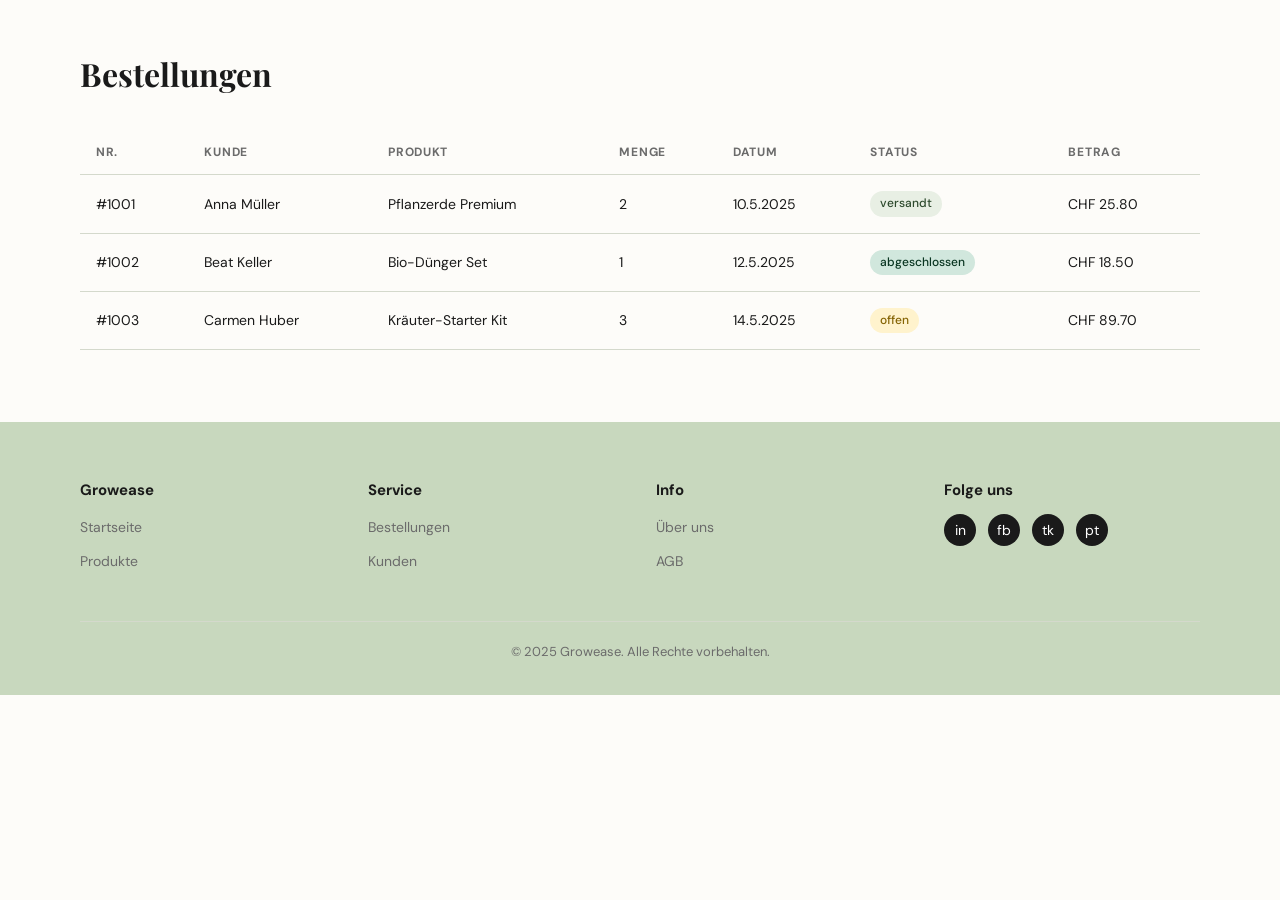
==== bestellungen.html @ 9492d62f "Website" ====
<!DOCTYPE html>
<html lang="de">
<head>
  <meta charset="UTF-8"/>
  <meta name="viewport" content="width=device-width, initial-scale=1.0"/>
  <title>Growease – Bestellungen</title>
  <link rel="stylesheet" href="style.css"/>
  <style>
    .page-header { padding: 48px 80px 0; }
    .page-header h1 { font-family: var(--font-display); font-size: 32px; }
    .orders-wrapper { padding: 32px 80px 72px; overflow-x: auto; }
    .status-badge {
      display: inline-block;
      padding: 3px 10px;
      border-radius: 32px;
      font-size: 12px;
      font-weight: 500;
    }
    .status-offen { background: #fff3cd; color: #856404; }
    .status-versandt { background: var(--green-pale); color: var(--green-dark); }
    .status-abgeschlossen { background: #d1e7dd; color: #0a3622; }
    @media (max-width: 900px) {
      .page-header { padding: 32px 24px 0; }
      .orders-wrapper { padding: 24px 16px 48px; }
    }
  </style>
</head>
<body>

<div class="page-header">
  <h1>Bestellungen</h1>
</div>
<div class="orders-wrapper">
  <table class="orders-table" id="ordersTable">
    <thead>
      <tr>
        <th>Nr.</th>
        <th>Kunde</th>
        <th>Produkt</th>
        <th>Menge</th>
        <th>Datum</th>
        <th>Status</th>
        <th>Betrag</th>
      </tr>
    </thead>
    <tbody id="ordersBody">
      <tr><td colspan="7" style="text-align:center;padding:32px;color:var(--text-muted);">Lade Bestellungen…</td></tr>
    </tbody>
  </table>
</div>

<footer>
  <div class="footer-grid">
    <div class="footer-col"><h4>Growease</h4><ul><li><a href="index.html">Startseite</a></li><li><a href="produkte.html">Produkte</a></li></ul></div>
    <div class="footer-col"><h4>Service</h4><ul><li><a href="bestellungen.html">Bestellungen</a></li><li><a href="kunden.html">Kunden</a></li></ul></div>
    <div class="footer-col"><h4>Info</h4><ul><li><a href="#">Über uns</a></li><li><a href="#">AGB</a></li></ul></div>
    <div class="footer-col"><h4>Folge uns</h4><div class="footer-social"><div class="social-dot">in</div><div class="social-dot">fb</div><div class="social-dot">tk</div><div class="social-dot">pt</div></div></div>
  </div>
  <div class="footer-bottom">© 2025 Growease. Alle Rechte vorbehalten.</div>
</footer>

<script src="assets/js/nav.js"></script>
<script>
const API_BASE = "http://localhost:8081/api.php/records";

function statusBadge(s) {
  const map = { 'offen': 'offen', 'versandt': 'versandt', 'abgeschlossen': 'abgeschlossen' };
  const cls = map[(s||'').toLowerCase()] || 'offen';
  return `<span class="status-badge status-${cls}">${s || 'offen'}</span>`;
}

async function loadOrders() {
  const tbody = document.getElementById('ordersBody');
  try {
    const res = await fetch(`${API_BASE}/Bestellung?limit=50`);
    if (!res.ok) throw new Error();
    const data = await res.json();
    const records = data.records || [];
    if (records.length === 0) {
      tbody.innerHTML = '<tr><td colspan="7" style="text-align:center;padding:32px;color:var(--text-muted);">Keine Bestellungen vorhanden.</td></tr>';
      return;
    }
    tbody.innerHTML = records.map(r => `
      <tr>
        <td>#${r.id || r.Bestellung_id || '–'}</td>
        <td>${r.Kunde || r.Kunde_id || '–'}</td>
        <td>${r.Produkt || r.Produkt_id || '–'}</td>
        <td>${r.Menge || r.Anzahl || '–'}</td>
        <td>${r.Datum ? new Date(r.Datum).toLocaleDateString('de-CH') : '–'}</td>
        <td>${statusBadge(r.Status)}</td>
        <td>${r.Betrag != null ? 'CHF ' + parseFloat(r.Betrag).toFixed(2) : '–'}</td>
      </tr>
    `).join('');
  } catch {
    // Demo fallback
    const demos = [
      { id: 1001, kunde: 'Anna Müller', produkt: 'Pflanzerde Premium', menge: 2, datum: '2025-05-10', status: 'versandt', betrag: 25.80 },
      { id: 1002, kunde: 'Beat Keller', produkt: 'Bio-Dünger Set', menge: 1, datum: '2025-05-12', status: 'abgeschlossen', betrag: 18.50 },
      { id: 1003, kunde: 'Carmen Huber', produkt: 'Kräuter-Starter Kit', menge: 3, datum: '2025-05-14', status: 'offen', betrag: 89.70 },
    ];
    tbody.innerHTML = demos.map(r => `
      <tr>
        <td>#${r.id}</td>
        <td>${r.kunde}</td>
        <td>${r.produkt}</td>
        <td>${r.menge}</td>
        <td>${new Date(r.datum).toLocaleDateString('de-CH')}</td>
        <td>${statusBadge(r.status)}</td>
        <td>CHF ${r.betrag.toFixed(2)}</td>
      </tr>
    `).join('');
  }
}

loadOrders();
</script>
</body>
</html>
---- style.css ----
@import url('https://fonts.googleapis.com/css2?family=Playfair+Display:wght@400;700&family=DM+Sans:wght@300;400;500&display=swap');

:root {
  --green-dark: #2d4a2d;
  --green-mid: #4a7c4a;
  --green-light: #c8d8c0;
  --green-pale: #e8efe4;
  --cream: #f7f4ee;
  --warm-white: #fdfcf9;
  --text-dark: #1a1a1a;
  --text-muted: #6b6b6b;
  --border: #d4d9cc;
  --footer-bg: #c8d8be;
  --font-display: 'Playfair Display', serif;
  --font-body: 'DM Sans', sans-serif;
  --radius: 8px;
  --transition: 0.25s ease;
}

*, *::before, *::after { box-sizing: border-box; margin: 0; padding: 0; }

html { scroll-behavior: smooth; }

body {
  font-family: var(--font-body);
  background: var(--warm-white);
  color: var(--text-dark);
  font-size: 16px;
  line-height: 1.6;
}

a { text-decoration: none; color: inherit; }
img { max-width: 100%; display: block; }

/* ── PROMO BANNER ── */
.promo-banner {
  background: var(--green-dark);
  color: #fff;
  text-align: center;
  font-size: 13px;
  padding: 8px 16px;
  letter-spacing: 0.02em;
}
.promo-banner a {
  color: #fff;
  text-decoration: underline;
  font-weight: 500;
}

/* ── NAVIGATION ── */
.main-nav {
  position: sticky;
  top: 0;
  z-index: 100;
  background: var(--warm-white);
  border-bottom: 1px solid var(--border);
  display: flex;
  align-items: center;
  justify-content: space-between;
  padding: 0 48px;
  height: 64px;
  gap: 24px;
}

.nav-logo {
  display: flex;
  align-items: center;
  gap: 10px;
  flex-shrink: 0;
  text-decoration: none;
}
.nav-logo-icon {
  flex-shrink: 0;
  transition: transform var(--transition);
}
.nav-logo:hover .nav-logo-icon { transform: rotate(-8deg) scale(1.08); }
.nav-logo-text {
  font-family: var(--font-display);
  font-size: 22px;
  font-weight: 700;
  color: var(--green-dark);
  white-space: nowrap;
}

.nav-links {
  display: flex;
  list-style: none;
  gap: 36px;
  align-items: center;
}

.nav-links a {
  font-size: 15px;
  font-weight: 400;
  color: var(--text-dark);
  transition: color var(--transition);
  position: relative;
}
.nav-links a::after {
  content: '';
  position: absolute;
  bottom: -4px;
  left: 0;
  width: 0;
  height: 2px;
  background: var(--green-dark);
  transition: width var(--transition);
}
.nav-links a:hover::after,
.nav-links a.active::after { width: 100%; }
.nav-links a.active { font-weight: 500; }

.nav-actions {
  display: flex;
  gap: 20px;
  align-items: center;
  flex-shrink: 0;
}
.nav-actions button {
  background: none;
  border: none;
  cursor: pointer;
  color: var(--text-dark);
  font-size: 20px;
  display: flex;
  align-items: center;
  transition: color var(--transition);
}
.nav-actions button:hover { color: var(--green-dark); }

/* Hamburger */
.nav-hamburger {
  display: none;
  background: none;
  border: none;
  cursor: pointer;
  flex-direction: column;
  gap: 5px;
  padding: 4px;
}
.nav-hamburger span {
  display: block;
  width: 24px;
  height: 2px;
  background: var(--text-dark);
  transition: all var(--transition);
}

/* Hamburger open state animation */
.nav-hamburger.is-open span:nth-child(1) { transform: translateY(7px) rotate(45deg); }
.nav-hamburger.is-open span:nth-child(2) { opacity: 0; transform: scaleX(0); }
.nav-hamburger.is-open span:nth-child(3) { transform: translateY(-7px) rotate(-45deg); }

/* Hide account icon on mobile (keep cart) */
@media (max-width: 900px) {
  .nav-action-desktop { display: none; }
}
.mobile-menu {
  display: none;
  position: fixed;
  inset: 0;
  background: var(--warm-white);
  z-index: 200;
  flex-direction: column;
  align-items: center;
  justify-content: center;
  gap: 32px;
}
.mobile-menu.open { display: flex; }
.mobile-menu a {
  font-family: var(--font-display);
  font-size: 28px;
  color: var(--text-dark);
  transition: color var(--transition);
}
.mobile-menu a:hover { color: var(--green-dark); }
.mobile-menu-close {
  position: absolute;
  top: 20px;
  right: 24px;
  background: none;
  border: none;
  font-size: 28px;
  cursor: pointer;
  color: var(--text-dark);
}

/* ── HERO SLIDER ── */
.hero {
  position: relative;
  overflow: hidden;
  background: var(--green-pale);
  min-height: 480px;
  display: flex;
  align-items: center;
}
.hero-slides { display: flex; width: 100%; transition: transform 0.5s ease; }
.hero-slide {
  min-width: 100%;
  display: flex;
  align-items: center;
  padding: 64px 80px;
  gap: 64px;
  min-height: 480px;
  position: relative;
}
.hero-content { flex: 1; z-index: 1; }
.hero-content h1 {
  font-family: var(--font-display);
  font-size: clamp(32px, 4vw, 56px);
  color: var(--text-dark);
  line-height: 1.15;
  margin-bottom: 16px;
}
.hero-content p {
  color: var(--text-muted);
  font-size: 17px;
  max-width: 440px;
  margin-bottom: 32px;
}
.hero-image {
  flex: 1;
  min-height: 320px;
  background: var(--green-light);
  border-radius: var(--radius);
  overflow: hidden;
  display: flex;
  align-items: center;
  justify-content: center;
}
.hero-image img {
  width: 100%;
  height: 100%;
  object-fit: cover;
}
.placeholder-img {
  width: 100%;
  height: 100%;
  display: flex;
  align-items: center;
  justify-content: center;
  background: var(--green-light);
  color: var(--green-mid);
  font-size: 14px;
}

.hero-arrow {
  position: absolute;
  top: 50%;
  transform: translateY(-50%);
  background: rgba(255,255,255,0.85);
  border: 1px solid var(--border);
  border-radius: 50%;
  width: 40px; height: 40px;
  cursor: pointer;
  font-size: 18px;
  display: flex;
  align-items: center;
  justify-content: center;
  z-index: 10;
  transition: background var(--transition);
}
.hero-arrow:hover { background: #fff; }
.hero-arrow.left { left: 16px; }
.hero-arrow.right { right: 16px; }

.hero-dots {
  position: absolute;
  bottom: 20px;
  left: 50%;
  transform: translateX(-50%);
  display: flex;
  gap: 8px;
}
.hero-dot {
  width: 8px; height: 8px;
  border-radius: 50%;
  background: var(--green-light);
  border: none;
  cursor: pointer;
  transition: background var(--transition);
}
.hero-dot.active { background: var(--green-dark); }

/* ── BUTTONS ── */
.btn {
  display: inline-flex;
  align-items: center;
  gap: 8px;
  padding: 12px 24px;
  border-radius: var(--radius);
  font-family: var(--font-body);
  font-size: 15px;
  font-weight: 500;
  cursor: pointer;
  border: none;
  transition: all var(--transition);
  text-decoration: none;
}
.btn-primary {
  background: var(--text-dark);
  color: #fff;
}
.btn-primary:hover { background: var(--green-dark); }
.btn-outline {
  background: transparent;
  color: var(--green-dark);
  border: 1px solid var(--green-light);
}
.btn-outline:hover { background: var(--green-pale); border-color: var(--green-mid); }

/* ── SECTION COMMON ── */
section { padding: 72px 80px; }
.section-title {
  font-family: var(--font-display);
  font-size: clamp(24px, 3vw, 36px);
  font-weight: 700;
  text-align: center;
  margin-bottom: 48px;
}

/* ── FEATURES SECTION ── */
.features-section {
  background: var(--green-pale);
  padding: 72px 80px;
}
.features-layout {
  display: grid;
  grid-template-columns: 1fr 1.2fr 1fr;
  grid-template-rows: auto auto;
  gap: 32px;
  align-items: center;
  max-width: 1200px;
  margin: 0 auto;
}
.feature-center-img {
  grid-row: 1 / 3;
  grid-column: 2;
  border-radius: var(--radius);
  overflow: hidden;
  min-height: 360px;
  background: var(--green-light);
}
.feature-center-img img { width: 100%; height: 100%; object-fit: cover; }

.feature-item {
  display: flex;
  align-items: flex-start;
  gap: 16px;
}
.feature-icon {
  width: 40px; height: 40px;
  border-radius: 50%;
  background: var(--green-light);
  display: flex;
  align-items: center;
  justify-content: center;
  font-size: 18px;
  flex-shrink: 0;
}
.feature-item h4 { font-weight: 500; margin-bottom: 4px; font-size: 15px; }
.feature-item p { font-size: 14px; color: var(--text-muted); }

/* ── PRODUCTS GRID ── */
.products-section { background: var(--warm-white); }
.products-grid {
  display: grid;
  grid-template-columns: repeat(3, 1fr);
  gap: 32px;
  max-width: 1200px;
  margin: 0 auto;
}
.product-card {
  display: flex;
  flex-direction: column;
  gap: 12px;
  cursor: pointer;
  transition: transform var(--transition);
}
.product-card:hover { transform: translateY(-4px); }
.product-img {
  background: var(--green-pale);
  border-radius: var(--radius);
  overflow: hidden;
  aspect-ratio: 4/3;
  display: flex;
  align-items: center;
  justify-content: center;
  color: var(--green-mid);
  font-size: 13px;
}
.product-img img { width: 100%; height: 100%; object-fit: cover; }
.product-card h3 { font-weight: 600; font-size: 16px; }
.product-card p { font-size: 14px; color: var(--text-muted); flex: 1; }
.product-card .btn { align-self: flex-start; margin-top: 4px; }

/* ── LOADING STATE ── */
.loading-placeholder {
  background: linear-gradient(90deg, var(--green-pale) 25%, var(--green-light) 50%, var(--green-pale) 75%);
  background-size: 200% 100%;
  animation: shimmer 1.5s infinite;
  border-radius: var(--radius);
}
@keyframes shimmer { to { background-position: -200% 0; } }

/* ── FOOTER ── */
footer {
  background: var(--footer-bg);
  padding: 56px 80px 32px;
}
.footer-grid {
  display: grid;
  grid-template-columns: repeat(4, 1fr);
  gap: 32px;
  max-width: 1200px;
  margin: 0 auto 40px;
}
.footer-col h4 {
  font-weight: 700;
  font-size: 15px;
  margin-bottom: 12px;
}
.footer-col ul { list-style: none; }
.footer-col ul li { margin-bottom: 8px; }
.footer-col ul li a {
  font-size: 14px;
  color: var(--text-muted);
  transition: color var(--transition);
}
.footer-col ul li a:hover { color: var(--text-dark); }
.footer-social {
  display: flex;
  gap: 12px;
  margin-top: 8px;
}
.social-dot {
  width: 32px; height: 32px;
  border-radius: 50%;
  background: var(--text-dark);
  display: flex;
  align-items: center;
  justify-content: center;
  color: #fff;
  font-size: 14px;
  cursor: pointer;
  transition: background var(--transition);
}
.social-dot:hover { background: var(--green-dark); }
.footer-bottom {
  border-top: 1px solid var(--border);
  padding-top: 20px;
  text-align: center;
  font-size: 13px;
  color: var(--text-muted);
  max-width: 1200px;
  margin: 0 auto;
}

/* ── IMAGE UPLOAD HELPER ── */
.img-container {
  position: relative;
  overflow: hidden;
  display: flex;
  align-items: center;
  justify-content: center;
}
.img-container img {
  width: 100%;
  height: 100%;
  object-fit: cover;
  position: absolute;
  inset: 0;
}

/* ── PRODUCTS PAGE ── */
.page-layout {
  display: flex;
  gap: 0;
  min-height: calc(100vh - 64px);
}
.sidebar {
  width: 220px;
  flex-shrink: 0;
  padding: 32px 24px;
  border-right: 1px solid var(--border);
  background: var(--warm-white);
}
.sidebar h3 {
  font-size: 13px;
  font-weight: 600;
  text-transform: uppercase;
  letter-spacing: 0.08em;
  color: var(--text-muted);
  margin-bottom: 16px;
}
.sidebar label {
  display: flex;
  align-items: center;
  gap: 10px;
  font-size: 14px;
  cursor: pointer;
  padding: 6px 0;
  transition: color var(--transition);
}
.sidebar label:hover { color: var(--green-dark); }
.sidebar input[type=checkbox] {
  accent-color: var(--green-dark);
  width: 15px; height: 15px;
}

.main-content { flex: 1; padding: 32px 48px; }
.products-toolbar {
  display: flex;
  justify-content: flex-end;
  margin-bottom: 32px;
}
.search-bar {
  border: 1px solid var(--border);
  border-radius: 32px;
  padding: 10px 20px;
  font-family: var(--font-body);
  font-size: 14px;
  width: 280px;
  background: var(--warm-white);
  outline: none;
  transition: border-color var(--transition);
}
.search-bar:focus { border-color: var(--green-mid); }

/* ── DIENSTLEISTUNGEN PAGE ── */
.services-list { max-width: 800px; margin: 0 auto; display: flex; flex-direction: column; gap: 0; }
.service-row {
  display: flex;
  align-items: center;
  gap: 20px;
  padding: 20px 0;
  border-bottom: 1px solid var(--border);
  cursor: pointer;
  transition: background var(--transition);
}
.service-img {
  width: 80px; height: 60px;
  border-radius: 6px;
  background: var(--green-pale);
  flex-shrink: 0;
  overflow: hidden;
}
.service-img img { width: 100%; height: 100%; object-fit: cover; }
.service-info { flex: 1; }
.service-info h3 { font-weight: 600; font-size: 16px; }
.service-info p { font-size: 14px; color: var(--text-muted); }
.service-arrow { color: var(--text-muted); font-size: 18px; }

/* ── QUIZ PAGE ── */
.quiz-hero {
  background: var(--green-pale);
  padding: 72px 80px;
  display: grid;
  grid-template-columns: 1fr 1.6fr;
  gap: 64px;
  align-items: center;
}
.quiz-intro h1 {
  font-family: var(--font-display);
  font-size: clamp(28px, 4vw, 48px);
  margin-bottom: 16px;
}
.quiz-intro p { color: var(--text-muted); font-size: 16px; }
.quiz-card {
  background: #fff;
  border-radius: 12px;
  padding: 40px;
  box-shadow: 0 4px 24px rgba(0,0,0,0.08);
}
.quiz-progress {
  font-size: 13px;
  color: var(--text-muted);
  text-align: center;
  margin-bottom: 20px;
}
.quiz-question {
  font-family: var(--font-display);
  font-size: 22px;
  text-align: center;
  margin-bottom: 32px;
  line-height: 1.4;
}
.quiz-options {
  display: flex;
  gap: 12px;
  justify-content: center;
  flex-wrap: wrap;
}
.quiz-option {
  border: 1px solid var(--border);
  border-radius: var(--radius);
  padding: 12px 24px;
  cursor: pointer;
  font-family: var(--font-body);
  font-size: 15px;
  background: #fff;
  transition: all var(--transition);
}
.quiz-option:hover, .quiz-option.selected {
  background: var(--green-pale);
  border-color: var(--green-mid);
  color: var(--green-dark);
}
.quiz-dots {
  display: flex;
  justify-content: center;
  gap: 8px;
  margin-top: 24px;
}

/* FAQ Section */
.faq-section { background: var(--warm-white); }
.faq-list { max-width: 760px; margin: 0 auto; }
.faq-item {
  border-bottom: 1px solid var(--border);
}
.faq-q {
  display: flex;
  justify-content: space-between;
  align-items: center;
  padding: 20px 0;
  cursor: pointer;
  font-size: 15px;
  font-weight: 400;
  background: none;
  border: none;
  width: 100%;
  text-align: left;
  font-family: var(--font-body);
  color: var(--text-dark);
}
.faq-q:hover { color: var(--green-dark); }
.faq-icon { font-size: 20px; flex-shrink: 0; transition: transform var(--transition); }
.faq-item.open .faq-icon { transform: rotate(45deg); }
.faq-answer {
  max-height: 0;
  overflow: hidden;
  transition: max-height 0.35s ease, padding 0.2s;
  font-size: 14px;
  color: var(--text-muted);
}
.faq-item.open .faq-answer { max-height: 200px; padding-bottom: 20px; }

/* ── BESTELLUNGEN PAGE ── */
.orders-table { width: 100%; border-collapse: collapse; }
.orders-table th {
  font-size: 12px;
  text-transform: uppercase;
  letter-spacing: 0.06em;
  color: var(--text-muted);
  padding: 12px 16px;
  text-align: left;
  border-bottom: 1px solid var(--border);
}
.orders-table td {
  padding: 16px;
  font-size: 14px;
  border-bottom: 1px solid var(--border);
}
.orders-table tr:hover td { background: var(--green-pale); }

/* ── KUNDEN PAGE ── */
.kunden-grid {
  display: grid;
  grid-template-columns: repeat(auto-fill, minmax(260px, 1fr));
  gap: 20px;
  max-width: 1200px;
  margin: 0 auto;
}
.kunden-card {
  border: 1px solid var(--border);
  border-radius: var(--radius);
  padding: 20px;
  transition: box-shadow var(--transition);
}
.kunden-card:hover { box-shadow: 0 4px 16px rgba(0,0,0,0.08); }
.kunden-card h3 { font-weight: 600; margin-bottom: 8px; }
.kunden-card p { font-size: 13px; color: var(--text-muted); }

/* ── RESPONSIVE ── */
@media (max-width: 900px) {
  section { padding: 48px 24px; }
  .features-section { padding: 48px 24px; }
  .main-nav { padding: 0 24px; }

  .nav-links { display: none; }
  .nav-hamburger { display: flex; }

  .hero-slide { flex-direction: column; padding: 0; gap: 0; min-height: auto; }
  .hero-image { order: -1; width: 100%; min-height: 240px; border-radius: 0; }
  .hero-content { padding: 32px 24px 48px; }
  .hero-arrow { display: none; }

  .features-layout {
    grid-template-columns: 1fr;
    grid-template-rows: auto;
  }
  .feature-center-img { grid-row: auto; grid-column: auto; min-height: 200px; }

  .products-grid { grid-template-columns: 1fr 1fr; gap: 20px; }

  footer { padding: 40px 24px 24px; }
  .footer-grid { grid-template-columns: 1fr 1fr; }

  .quiz-hero { grid-template-columns: 1fr; padding: 40px 24px; gap: 32px; }

  .page-layout { flex-direction: column; }
  .sidebar { width: 100%; border-right: none; border-bottom: 1px solid var(--border); padding: 16px 24px; }
  .main-content { padding: 24px; }
}

@media (max-width: 600px) {
  .products-grid { grid-template-columns: 1fr; }
  .footer-grid { grid-template-columns: 1fr; }
  .products-toolbar { justify-content: stretch; }
  .search-bar { width: 100%; }
  .quiz-options { flex-direction: column; }
  .quiz-option { text-align: center; }
}
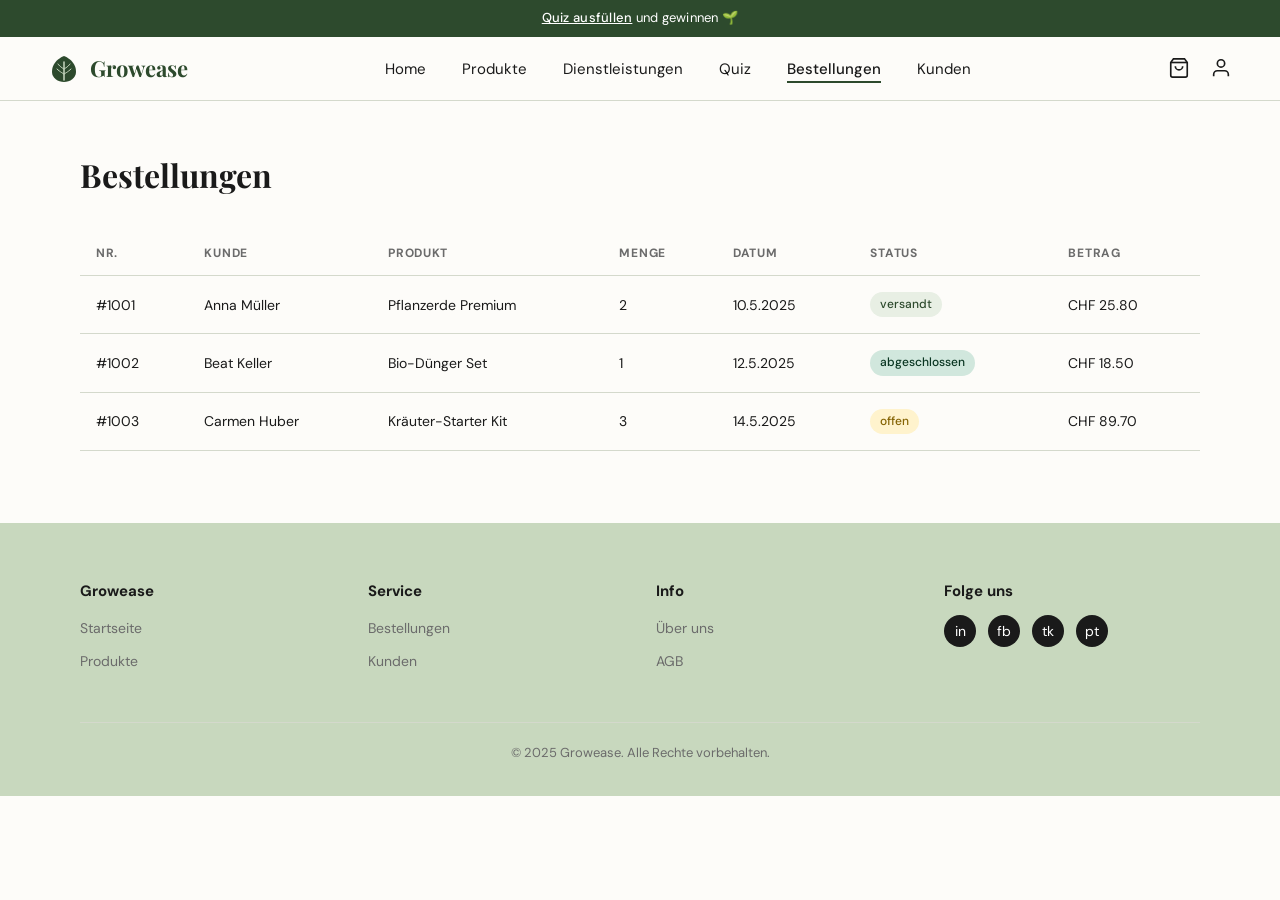
==== commit 721233b1: "Konto mit Formular und JS Validierung, Navigation," ====
--- a/bestellungen.html
+++ b/bestellungen.html
@@ -1,118 +1,217 @@
-<!DOCTYPE html>
+<!doctype html>
 <html lang="de">
-<head>
-  <meta charset="UTF-8"/>
-  <meta name="viewport" content="width=device-width, initial-scale=1.0"/>
-  <title>Growease – Bestellungen</title>
-  <link rel="stylesheet" href="style.css"/>
-  <style>
-    .page-header { padding: 48px 80px 0; }
-    .page-header h1 { font-family: var(--font-display); font-size: 32px; }
-    .orders-wrapper { padding: 32px 80px 72px; overflow-x: auto; }
-    .status-badge {
-      display: inline-block;
-      padding: 3px 10px;
-      border-radius: 32px;
-      font-size: 12px;
-      font-weight: 500;
-    }
-    .status-offen { background: #fff3cd; color: #856404; }
-    .status-versandt { background: var(--green-pale); color: var(--green-dark); }
-    .status-abgeschlossen { background: #d1e7dd; color: #0a3622; }
-    @media (max-width: 900px) {
-      .page-header { padding: 32px 24px 0; }
-      .orders-wrapper { padding: 24px 16px 48px; }
-    }
-  </style>
-</head>
-<body>
-
-<div class="page-header">
-  <h1>Bestellungen</h1>
-</div>
-<div class="orders-wrapper">
-  <table class="orders-table" id="ordersTable">
-    <thead>
+  <head>
+    <!-- Meta-Daten, Styles und Zusatzregeln für die Bestellübersicht -->
+    <meta charset="UTF-8" />
+    <meta name="viewport" content="width=device-width, initial-scale=1.0" />
+    <title>Bestellungen</title>
+    <link rel="stylesheet" href="assets/css/main.css" />
+    <style>
+      .page-header {
+        padding: 48px 80px 0;
+      }
+      .page-header h1 {
+        font-family: var(--font-display);
+        font-size: 32px;
+      }
+      .orders-wrapper {
+        padding: 32px 80px 72px;
+        overflow-x: auto;
+      }
+      .status-badge {
+        display: inline-block;
+        padding: 3px 10px;
+        border-radius: 32px;
+        font-size: 12px;
+        font-weight: 500;
+      }
+      .status-offen {
+        background: #fff3cd;
+        color: #856404;
+      }
+      .status-versandt {
+        background: var(--green-pale);
+        color: var(--green-dark);
+      }
+      .status-abgeschlossen {
+        background: #d1e7dd;
+        color: #0a3622;
+      }
+      @media (max-width: 900px) {
+        .page-header {
+          padding: 32px 24px 0;
+        }
+        .orders-wrapper {
+          padding: 24px 16px 48px;
+        }
+      }
+    </style>
+  </head>
+  <body>
+    <!-- Überschrift des Bereichs -->
+    <div class="page-header">
+      <h1>Bestellungen</h1>
+    </div>
+    <!-- Tabelle mit Bestelldaten -->
+    <div class="orders-wrapper">
+      <table class="orders-table" id="ordersTable">
+        <thead>
+          <tr>
+            <th>Nr.</th>
+            <th>Kunde</th>
+            <th>Produkt</th>
+            <th>Menge</th>
+            <th>Datum</th>
+            <th>Status</th>
+            <th>Betrag</th>
+          </tr>
+        </thead>
+        <tbody id="ordersBody">
+          <tr>
+            <td
+              colspan="7"
+              style="
+                text-align: center;
+                padding: 32px;
+                color: var(--text-muted);
+              "
+            >
+              Lade Bestellungen…
+            </td>
+          </tr>
+        </tbody>
+      </table>
+    </div>
+
+    <!-- Seitenfuß -->
+    <footer>
+      <div class="footer-grid">
+        <div class="footer-col">
+          <h4>Growease</h4>
+          <ul>
+            <li><a href="index.html">Startseite</a></li>
+            <li><a href="produkte.html">Produkte</a></li>
+          </ul>
+        </div>
+        <div class="footer-col">
+          <h4>Service</h4>
+          <ul>
+            <li><a href="bestellungen.html">Bestellungen</a></li>
+            <li><a href="kunden.html">Kunden</a></li>
+          </ul>
+        </div>
+        <div class="footer-col">
+          <h4>Info</h4>
+          <ul>
+            <li><a href="#">Über uns</a></li>
+            <li><a href="#">AGB</a></li>
+          </ul>
+        </div>
+        <div class="footer-col">
+          <h4>Folge uns</h4>
+          <div class="footer-social">
+            <div class="social-dot">in</div>
+            <div class="social-dot">fb</div>
+            <div class="social-dot">tk</div>
+            <div class="social-dot">pt</div>
+          </div>
+        </div>
+      </div>
+      <div class="footer-bottom">© 2025 Growease. Alle Rechte vorbehalten.</div>
+    </footer>
+
+    <!-- Navigation und Lade-Logik für Bestellungen -->
+    <script src="assets/js/nav.js"></script>
+    <script>
+      const API_BASE = "http://localhost:8081/api.php/records";
+
+      function statusBadge(s) {
+        const map = {
+          offen: "offen",
+          versandt: "versandt",
+          abgeschlossen: "abgeschlossen",
+        };
+        const cls = map[(s || "").toLowerCase()] || "offen";
+        return `<span class="status-badge status-${cls}">${s || "offen"}</span>`;
+      }
+
+      async function loadOrders() {
+        const tbody = document.getElementById("ordersBody");
+        try {
+          const res = await fetch(`${API_BASE}/Bestellung?limit=50`);
+          if (!res.ok) throw new Error();
+          const data = await res.json();
+          const records = data.records || [];
+          if (records.length === 0) {
+            tbody.innerHTML =
+              '<tr><td colspan="7" style="text-align:center;padding:32px;color:var(--text-muted);">Keine Bestellungen vorhanden.</td></tr>';
+            return;
+          }
+          tbody.innerHTML = records
+            .map(
+              (r) => `
       <tr>
-        <th>Nr.</th>
-        <th>Kunde</th>
-        <th>Produkt</th>
-        <th>Menge</th>
-        <th>Datum</th>
-        <th>Status</th>
-        <th>Betrag</th>
+        <td>#${r.id || r.Bestellung_id || "–"}</td>
+        <td>${r.Kunde || r.Kunde_id || "–"}</td>
+        <td>${r.Produkt || r.Produkt_id || "–"}</td>
+        <td>${r.Menge || r.Anzahl || "–"}</td>
+        <td>${r.Datum ? new Date(r.Datum).toLocaleDateString("de-CH") : "–"}</td>
+        <td>${statusBadge(r.Status)}</td>
+        <td>${r.Betrag != null ? "CHF " + parseFloat(r.Betrag).toFixed(2) : "–"}</td>
       </tr>
-    </thead>
-    <tbody id="ordersBody">
-      <tr><td colspan="7" style="text-align:center;padding:32px;color:var(--text-muted);">Lade Bestellungen…</td></tr>
-    </tbody>
-  </table>
-</div>
-
-<footer>
-  <div class="footer-grid">
-    <div class="footer-col"><h4>Growease</h4><ul><li><a href="index.html">Startseite</a></li><li><a href="produkte.html">Produkte</a></li></ul></div>
-    <div class="footer-col"><h4>Service</h4><ul><li><a href="bestellungen.html">Bestellungen</a></li><li><a href="kunden.html">Kunden</a></li></ul></div>
-    <div class="footer-col"><h4>Info</h4><ul><li><a href="#">Über uns</a></li><li><a href="#">AGB</a></li></ul></div>
-    <div class="footer-col"><h4>Folge uns</h4><div class="footer-social"><div class="social-dot">in</div><div class="social-dot">fb</div><div class="social-dot">tk</div><div class="social-dot">pt</div></div></div>
-  </div>
-  <div class="footer-bottom">© 2025 Growease. Alle Rechte vorbehalten.</div>
-</footer>
-
-<script src="assets/js/nav.js"></script>
-<script>
-const API_BASE = "http://localhost:8081/api.php/records";
-
-function statusBadge(s) {
-  const map = { 'offen': 'offen', 'versandt': 'versandt', 'abgeschlossen': 'abgeschlossen' };
-  const cls = map[(s||'').toLowerCase()] || 'offen';
-  return `<span class="status-badge status-${cls}">${s || 'offen'}</span>`;
-}
-
-async function loadOrders() {
-  const tbody = document.getElementById('ordersBody');
-  try {
-    const res = await fetch(`${API_BASE}/Bestellung?limit=50`);
-    if (!res.ok) throw new Error();
-    const data = await res.json();
-    const records = data.records || [];
-    if (records.length === 0) {
-      tbody.innerHTML = '<tr><td colspan="7" style="text-align:center;padding:32px;color:var(--text-muted);">Keine Bestellungen vorhanden.</td></tr>';
-      return;
-    }
-    tbody.innerHTML = records.map(r => `
-      <tr>
-        <td>#${r.id || r.Bestellung_id || '–'}</td>
-        <td>${r.Kunde || r.Kunde_id || '–'}</td>
-        <td>${r.Produkt || r.Produkt_id || '–'}</td>
-        <td>${r.Menge || r.Anzahl || '–'}</td>
-        <td>${r.Datum ? new Date(r.Datum).toLocaleDateString('de-CH') : '–'}</td>
-        <td>${statusBadge(r.Status)}</td>
-        <td>${r.Betrag != null ? 'CHF ' + parseFloat(r.Betrag).toFixed(2) : '–'}</td>
-      </tr>
-    `).join('');
-  } catch {
-    // Demo fallback
-    const demos = [
-      { id: 1001, kunde: 'Anna Müller', produkt: 'Pflanzerde Premium', menge: 2, datum: '2025-05-10', status: 'versandt', betrag: 25.80 },
-      { id: 1002, kunde: 'Beat Keller', produkt: 'Bio-Dünger Set', menge: 1, datum: '2025-05-12', status: 'abgeschlossen', betrag: 18.50 },
-      { id: 1003, kunde: 'Carmen Huber', produkt: 'Kräuter-Starter Kit', menge: 3, datum: '2025-05-14', status: 'offen', betrag: 89.70 },
-    ];
-    tbody.innerHTML = demos.map(r => `
+    `,
+            )
+            .join("");
+        } catch {
+          // Demo fallback
+          const demos = [
+            {
+              id: 1001,
+              kunde: "Anna Müller",
+              produkt: "Pflanzerde Premium",
+              menge: 2,
+              datum: "2025-05-10",
+              status: "versandt",
+              betrag: 25.8,
+            },
+            {
+              id: 1002,
+              kunde: "Beat Keller",
+              produkt: "Bio-Dünger Set",
+              menge: 1,
+              datum: "2025-05-12",
+              status: "abgeschlossen",
+              betrag: 18.5,
+            },
+            {
+              id: 1003,
+              kunde: "Carmen Huber",
+              produkt: "Kräuter-Starter Kit",
+              menge: 3,
+              datum: "2025-05-14",
+              status: "offen",
+              betrag: 89.7,
+            },
+          ];
+          tbody.innerHTML = demos
+            .map(
+              (r) => `
       <tr>
         <td>#${r.id}</td>
         <td>${r.kunde}</td>
         <td>${r.produkt}</td>
         <td>${r.menge}</td>
-        <td>${new Date(r.datum).toLocaleDateString('de-CH')}</td>
+        <td>${new Date(r.datum).toLocaleDateString("de-CH")}</td>
         <td>${statusBadge(r.status)}</td>
         <td>CHF ${r.betrag.toFixed(2)}</td>
       </tr>
-    `).join('');
-  }
-}
-
-loadOrders();
-</script>
-</body>
+    `,
+            )
+            .join("");
+        }
+      }
+
+      loadOrders();
+    </script>
+  </body>
 </html>
--- a/assets/css/main.css
+++ b/assets/css/main.css
@@ -0,0 +1,956 @@
+@import url("https://fonts.googleapis.com/css2?family=Playfair+Display:wght@400;700&family=DM+Sans:wght@300;400;500&display=swap");
+
+:root {
+  --green-dark: #2d4a2d;
+  --green-mid: #4a7c4a;
+  --green-light: #c8d8c0;
+  --green-pale: #e8efe4;
+  --cream: #f7f4ee;
+  --warm-white: #fdfcf9;
+  --text-dark: #1a1a1a;
+  --text-muted: #6b6b6b;
+  --border: #d4d9cc;
+  --footer-bg: #c8d8be;
+  --font-display: "Playfair Display", serif;
+  --font-body: "DM Sans", sans-serif;
+  --radius: 8px;
+  --transition: 0.25s ease;
+}
+
+*,
+*::before,
+*::after {
+  box-sizing: border-box;
+  margin: 0;
+  padding: 0;
+}
+
+html {
+  scroll-behavior: smooth;
+}
+
+body {
+  font-family: var(--font-body);
+  background: var(--warm-white);
+  color: var(--text-dark);
+  font-size: 16px;
+  line-height: 1.6;
+}
+
+a {
+  text-decoration: none;
+  color: inherit;
+}
+img {
+  max-width: 100%;
+  display: block;
+}
+
+/* ── PROMO BANNER ── */
+.promo-banner {
+  background: var(--green-dark);
+  color: #fff;
+  text-align: center;
+  font-size: 13px;
+  padding: 8px 16px;
+  letter-spacing: 0.02em;
+}
+.promo-banner a {
+  color: #fff;
+  text-decoration: underline;
+  font-weight: 500;
+}
+
+/* ── NAVIGATION ── */
+.main-nav {
+  position: sticky;
+  top: 0;
+  z-index: 100;
+  background: var(--warm-white);
+  border-bottom: 1px solid var(--border);
+  display: flex;
+  align-items: center;
+  justify-content: space-between;
+  padding: 0 48px;
+  height: 64px;
+  gap: 24px;
+}
+
+.nav-logo {
+  display: flex;
+  align-items: center;
+  gap: 10px;
+  flex-shrink: 0;
+  text-decoration: none;
+}
+.nav-logo-icon {
+  flex-shrink: 0;
+  transition: transform var(--transition);
+}
+.nav-logo:hover .nav-logo-icon {
+  transform: rotate(-8deg) scale(1.08);
+}
+.nav-logo-text {
+  font-family: var(--font-display);
+  font-size: 22px;
+  font-weight: 700;
+  color: var(--green-dark);
+  white-space: nowrap;
+}
+
+.nav-links {
+  display: flex;
+  list-style: none;
+  gap: 36px;
+  align-items: center;
+}
+
+.nav-links a {
+  font-size: 15px;
+  font-weight: 400;
+  color: var(--text-dark);
+  transition: color var(--transition);
+  position: relative;
+}
+.nav-links a::after {
+  content: "";
+  position: absolute;
+  bottom: -4px;
+  left: 0;
+  width: 0;
+  height: 2px;
+  background: var(--green-dark);
+  transition: width var(--transition);
+}
+.nav-links a:hover::after,
+.nav-links a.active::after {
+  width: 100%;
+}
+.nav-links a.active {
+  font-weight: 500;
+}
+
+.nav-actions {
+  display: flex;
+  gap: 20px;
+  align-items: center;
+  flex-shrink: 0;
+}
+.nav-actions button {
+  background: none;
+  border: none;
+  cursor: pointer;
+  color: var(--text-dark);
+  font-size: 20px;
+  display: flex;
+  align-items: center;
+  transition: color var(--transition);
+}
+.nav-actions button:hover {
+  color: var(--green-dark);
+}
+
+/* Hamburger */
+.nav-hamburger {
+  display: none;
+  background: none;
+  border: none;
+  cursor: pointer;
+  flex-direction: column;
+  gap: 5px;
+  padding: 4px;
+}
+.nav-hamburger span {
+  display: block;
+  width: 24px;
+  height: 2px;
+  background: var(--text-dark);
+  transition: all var(--transition);
+}
+
+/* Hamburger open state animation */
+.nav-hamburger.is-open span:nth-child(1) {
+  transform: translateY(7px) rotate(45deg);
+}
+.nav-hamburger.is-open span:nth-child(2) {
+  opacity: 0;
+  transform: scaleX(0);
+}
+.nav-hamburger.is-open span:nth-child(3) {
+  transform: translateY(-7px) rotate(-45deg);
+}
+
+/* Hide account icon on mobile (keep cart) */
+@media (max-width: 900px) {
+  .nav-action-desktop {
+    display: none;
+  }
+}
+.mobile-menu {
+  display: none;
+  position: fixed;
+  inset: 0;
+  background: var(--warm-white);
+  z-index: 200;
+  flex-direction: column;
+  align-items: center;
+  justify-content: center;
+  gap: 32px;
+}
+.mobile-menu.open {
+  display: flex;
+}
+.mobile-menu a {
+  font-family: var(--font-display);
+  font-size: 28px;
+  color: var(--text-dark);
+  transition: color var(--transition);
+}
+.mobile-menu a:hover {
+  color: var(--green-dark);
+}
+.mobile-menu-close {
+  position: absolute;
+  top: 20px;
+  right: 24px;
+  background: none;
+  border: none;
+  font-size: 28px;
+  cursor: pointer;
+  color: var(--text-dark);
+}
+
+/* ── HERO SLIDER ── */
+.hero {
+  position: relative;
+  overflow: hidden;
+  background: var(--warm-white);
+  min-height: 480px;
+  display: flex;
+  align-items: center;
+}
+.hero-slides {
+  display: flex;
+  width: 100%;
+  transition: transform 0.5s ease;
+}
+.hero-slide {
+  min-width: 100%;
+  display: flex;
+  align-items: center;
+  padding: 64px 80px;
+  gap: 64px;
+  min-height: 480px;
+  position: relative;
+}
+.hero-content {
+  flex: 1;
+  z-index: 1;
+}
+.hero-content h1 {
+  font-family: var(--font-display);
+  font-size: clamp(32px, 4vw, 56px);
+  color: var(--text-dark);
+  line-height: 1.15;
+  margin-bottom: 16px;
+}
+.hero-content p {
+  color: var(--text-muted);
+  font-size: 17px;
+  max-width: 440px;
+  margin-bottom: 32px;
+}
+.hero-image {
+  flex: 1;
+  min-height: 320px;
+  background: var(--green-light);
+  border-radius: var(--radius);
+  overflow: hidden;
+  display: flex;
+  align-items: center;
+  justify-content: center;
+}
+.hero-image img {
+  width: 100%;
+  height: 100%;
+  object-fit: cover;
+}
+.placeholder-img {
+  width: 100%;
+  height: 100%;
+  display: flex;
+  align-items: center;
+  justify-content: center;
+  background: var(--green-light);
+  color: var(--green-mid);
+  font-size: 14px;
+}
+
+.hero-arrow {
+  position: absolute;
+  top: 50%;
+  transform: translateY(-50%);
+  background: rgba(255, 255, 255, 0.85);
+  border: 1px solid var(--border);
+  border-radius: 50%;
+  width: 40px;
+  height: 40px;
+  cursor: pointer;
+  font-size: 18px;
+  display: flex;
+  align-items: center;
+  justify-content: center;
+  z-index: 10;
+  transition: background var(--transition);
+}
+.hero-arrow:hover {
+  background: #fff;
+}
+.hero-arrow.left {
+  left: 16px;
+}
+.hero-arrow.right {
+  right: 16px;
+}
+
+.hero-dots {
+  position: absolute;
+  bottom: 20px;
+  left: 50%;
+  transform: translateX(-50%);
+  display: flex;
+  gap: 8px;
+}
+.hero-dot {
+  width: 8px;
+  height: 8px;
+  border-radius: 50%;
+  background: var(--green-light);
+  border: none;
+  cursor: pointer;
+  transition: background var(--transition);
+}
+.hero-dot.active {
+  background: var(--green-dark);
+}
+
+/* ── BUTTONS ── */
+.btn {
+  display: inline-flex;
+  align-items: center;
+  gap: 8px;
+  padding: 12px 24px;
+  border-radius: var(--radius);
+  font-family: var(--font-body);
+  font-size: 15px;
+  font-weight: 500;
+  cursor: pointer;
+  border: none;
+  transition: all var(--transition);
+  text-decoration: none;
+}
+.btn-primary {
+  background: var(--text-dark);
+  color: #fff;
+}
+.btn-primary:hover {
+  background: var(--green-dark);
+}
+.btn-outline {
+  background: transparent;
+  color: var(--green-dark);
+  border: 1px solid var(--green-light);
+}
+.btn-outline:hover {
+  background: var(--green-pale);
+  border-color: var(--green-mid);
+}
+
+/* ── SECTION COMMON ── */
+section {
+  padding: 72px 80px;
+}
+.section-title {
+  font-family: var(--font-display);
+  font-size: clamp(24px, 3vw, 36px);
+  font-weight: 700;
+  text-align: center;
+  margin-bottom: 48px;
+}
+
+/* ── FEATURES SECTION ── */
+.features-section {
+  background: var(--green-pale);
+  padding: 72px 80px;
+}
+.features-layout {
+  display: grid;
+  grid-template-columns: 1fr 1.2fr 1fr;
+  grid-template-rows: auto auto;
+  gap: 32px;
+  align-items: center;
+  max-width: 1200px;
+  margin: 0 auto;
+}
+.feature-center-img {
+  grid-row: 1 / 3;
+  grid-column: 2;
+  border-radius: var(--radius);
+  overflow: hidden;
+  min-height: 360px;
+  background: var(--green-light);
+}
+.feature-center-img img {
+  width: 100%;
+  height: 100%;
+  object-fit: cover;
+}
+
+.feature-item {
+  display: flex;
+  align-items: flex-start;
+  gap: 16px;
+}
+.feature-icon {
+  width: 40px;
+  height: 40px;
+  border-radius: 50%;
+  background: var(--green-light);
+  display: flex;
+  align-items: center;
+  justify-content: center;
+  font-size: 18px;
+  flex-shrink: 0;
+}
+.feature-item h4 {
+  font-weight: 500;
+  margin-bottom: 4px;
+  font-size: 15px;
+}
+.feature-item p {
+  font-size: 14px;
+  color: var(--text-muted);
+}
+
+/* ── PRODUCTS GRID ── */
+.products-section {
+  background: var(--warm-white);
+}
+.products-grid {
+  display: grid;
+  grid-template-columns: repeat(3, 1fr);
+  gap: 32px;
+  max-width: 1200px;
+  margin: 0 auto;
+}
+.product-card {
+  display: flex;
+  flex-direction: column;
+  gap: 12px;
+  cursor: pointer;
+  transition: transform var(--transition);
+}
+.product-card:hover {
+  transform: translateY(-4px);
+}
+.product-img {
+  background: var(--green-pale);
+  border-radius: var(--radius);
+  overflow: hidden;
+  aspect-ratio: 4/3;
+  display: flex;
+  align-items: center;
+  justify-content: center;
+  color: var(--green-mid);
+  font-size: 13px;
+}
+.product-img img {
+  width: 100%;
+  height: 100%;
+  object-fit: cover;
+}
+.product-card h3 {
+  font-weight: 600;
+  font-size: 16px;
+}
+.product-card p {
+  font-size: 14px;
+  color: var(--text-muted);
+  flex: 1;
+}
+.product-card .btn {
+  align-self: flex-start;
+  margin-top: 4px;
+}
+
+/* ── LOADING STATE ── */
+.loading-placeholder {
+  background: linear-gradient(
+    90deg,
+    var(--green-pale) 25%,
+    var(--green-light) 50%,
+    var(--green-pale) 75%
+  );
+  background-size: 200% 100%;
+  animation: shimmer 1.5s infinite;
+  border-radius: var(--radius);
+}
+@keyframes shimmer {
+  to {
+    background-position: -200% 0;
+  }
+}
+
+/* ── FOOTER ── */
+footer {
+  background: var(--footer-bg);
+  padding: 56px 80px 32px;
+}
+.footer-grid {
+  display: grid;
+  grid-template-columns: repeat(4, 1fr);
+  gap: 32px;
+  max-width: 1200px;
+  margin: 0 auto 40px;
+}
+.footer-col h4 {
+  font-weight: 700;
+  font-size: 15px;
+  margin-bottom: 12px;
+}
+.footer-col ul {
+  list-style: none;
+}
+.footer-col ul li {
+  margin-bottom: 8px;
+}
+.footer-col ul li a {
+  font-size: 14px;
+  color: var(--text-muted);
+  transition: color var(--transition);
+}
+.footer-col ul li a:hover {
+  color: var(--text-dark);
+}
+.footer-social {
+  display: flex;
+  gap: 12px;
+  margin-top: 8px;
+}
+.social-dot {
+  width: 32px;
+  height: 32px;
+  border-radius: 50%;
+  background: var(--text-dark);
+  display: flex;
+  align-items: center;
+  justify-content: center;
+  color: #fff;
+  font-size: 14px;
+  cursor: pointer;
+  transition: background var(--transition);
+}
+.social-dot:hover {
+  background: var(--green-dark);
+}
+.footer-bottom {
+  border-top: 1px solid var(--border);
+  padding-top: 20px;
+  text-align: center;
+  font-size: 13px;
+  color: var(--text-muted);
+  max-width: 1200px;
+  margin: 0 auto;
+}
+
+/* ── IMAGE UPLOAD HELPER ── */
+.img-container {
+  position: relative;
+  overflow: hidden;
+  display: flex;
+  align-items: center;
+  justify-content: center;
+}
+.img-container img {
+  width: 100%;
+  height: 100%;
+  object-fit: cover;
+  position: absolute;
+  inset: 0;
+}
+
+/* ── PRODUCTS PAGE ── */
+.page-layout {
+  display: flex;
+  gap: 0;
+  min-height: calc(100vh - 64px);
+}
+.sidebar {
+  width: 220px;
+  flex-shrink: 0;
+  padding: 32px 24px;
+  border-right: 1px solid var(--border);
+  background: var(--warm-white);
+}
+.sidebar h3 {
+  font-size: 13px;
+  font-weight: 600;
+  text-transform: uppercase;
+  letter-spacing: 0.08em;
+  color: var(--text-muted);
+  margin-bottom: 16px;
+}
+.sidebar label {
+  display: flex;
+  align-items: center;
+  gap: 10px;
+  font-size: 14px;
+  cursor: pointer;
+  padding: 6px 0;
+  transition: color var(--transition);
+}
+.sidebar label:hover {
+  color: var(--green-dark);
+}
+.sidebar input[type="checkbox"] {
+  accent-color: var(--green-dark);
+  width: 15px;
+  height: 15px;
+}
+
+.main-content {
+  flex: 1;
+  padding: 32px 48px;
+}
+.products-toolbar {
+  display: flex;
+  justify-content: flex-end;
+  margin-bottom: 32px;
+}
+.search-bar {
+  border: 1px solid var(--border);
+  border-radius: 32px;
+  padding: 10px 20px;
+  font-family: var(--font-body);
+  font-size: 14px;
+  width: 280px;
+  background: var(--warm-white);
+  outline: none;
+  transition: border-color var(--transition);
+}
+.search-bar:focus {
+  border-color: var(--green-mid);
+}
+
+/* ── DIENSTLEISTUNGEN PAGE ── */
+.services-list {
+  max-width: 800px;
+  margin: 0 auto;
+  display: flex;
+  flex-direction: column;
+  gap: 0;
+}
+.service-row {
+  display: flex;
+  align-items: center;
+  gap: 20px;
+  padding: 20px 0;
+  border-bottom: 1px solid var(--border);
+  cursor: pointer;
+  transition: background var(--transition);
+}
+.service-img {
+  width: 80px;
+  height: 60px;
+  border-radius: 6px;
+  background: var(--green-pale);
+  flex-shrink: 0;
+  overflow: hidden;
+}
+.service-img img {
+  width: 100%;
+  height: 100%;
+  object-fit: cover;
+}
+.service-info {
+  flex: 1;
+}
+.service-info h3 {
+  font-weight: 600;
+  font-size: 16px;
+}
+.service-info p {
+  font-size: 14px;
+  color: var(--text-muted);
+}
+.service-arrow {
+  color: var(--text-muted);
+  font-size: 18px;
+}
+
+/* ── QUIZ PAGE ── */
+.quiz-hero {
+  background: var(--green-pale);
+  padding: 72px 80px;
+  display: grid;
+  grid-template-columns: 1fr 1.6fr;
+  gap: 64px;
+  align-items: center;
+}
+.quiz-intro h1 {
+  font-family: var(--font-display);
+  font-size: clamp(28px, 4vw, 48px);
+  margin-bottom: 16px;
+}
+.quiz-intro p {
+  color: var(--text-muted);
+  font-size: 16px;
+}
+.quiz-card {
+  background: #fff;
+  border-radius: 12px;
+  padding: 40px;
+  box-shadow: 0 4px 24px rgba(0, 0, 0, 0.08);
+}
+.quiz-progress {
+  font-size: 13px;
+  color: var(--text-muted);
+  text-align: center;
+  margin-bottom: 20px;
+}
+.quiz-question {
+  font-family: var(--font-display);
+  font-size: 22px;
+  text-align: center;
+  margin-bottom: 32px;
+  line-height: 1.4;
+}
+.quiz-options {
+  display: flex;
+  gap: 12px;
+  justify-content: center;
+  flex-wrap: wrap;
+}
+.quiz-option {
+  border: 1px solid var(--border);
+  border-radius: var(--radius);
+  padding: 12px 24px;
+  cursor: pointer;
+  font-family: var(--font-body);
+  font-size: 15px;
+  background: #fff;
+  transition: all var(--transition);
+}
+.quiz-option:hover,
+.quiz-option.selected {
+  background: var(--green-pale);
+  border-color: var(--green-mid);
+  color: var(--green-dark);
+}
+.quiz-dots {
+  display: flex;
+  justify-content: center;
+  gap: 8px;
+  margin-top: 24px;
+}
+
+/* FAQ Section */
+.faq-section {
+  background: var(--warm-white);
+}
+.faq-list {
+  max-width: 760px;
+  margin: 0 auto;
+}
+.faq-item {
+  border-bottom: 1px solid var(--border);
+}
+.faq-q {
+  display: flex;
+  justify-content: space-between;
+  align-items: center;
+  padding: 20px 0;
+  cursor: pointer;
+  font-size: 15px;
+  font-weight: 400;
+  background: none;
+  border: none;
+  width: 100%;
+  text-align: left;
+  font-family: var(--font-body);
+  color: var(--text-dark);
+}
+.faq-q:hover {
+  color: var(--green-dark);
+}
+.faq-icon {
+  font-size: 20px;
+  flex-shrink: 0;
+  transition: transform var(--transition);
+}
+.faq-item.open .faq-icon {
+  transform: rotate(45deg);
+}
+.faq-answer {
+  max-height: 0;
+  overflow: hidden;
+  transition:
+    max-height 0.35s ease,
+    padding 0.2s;
+  font-size: 14px;
+  color: var(--text-muted);
+}
+.faq-item.open .faq-answer {
+  max-height: 200px;
+  padding-bottom: 20px;
+}
+
+/* ── BESTELLUNGEN PAGE ── */
+.orders-table {
+  width: 100%;
+  border-collapse: collapse;
+}
+.orders-table th {
+  font-size: 12px;
+  text-transform: uppercase;
+  letter-spacing: 0.06em;
+  color: var(--text-muted);
+  padding: 12px 16px;
+  text-align: left;
+  border-bottom: 1px solid var(--border);
+}
+.orders-table td {
+  padding: 16px;
+  font-size: 14px;
+  border-bottom: 1px solid var(--border);
+}
+.orders-table tr:hover td {
+  background: var(--green-pale);
+}
+
+/* ── KUNDEN PAGE ── */
+.kunden-grid {
+  display: grid;
+  grid-template-columns: repeat(auto-fill, minmax(260px, 1fr));
+  gap: 20px;
+  max-width: 1200px;
+  margin: 0 auto;
+}
+.kunden-card {
+  border: 1px solid var(--border);
+  border-radius: var(--radius);
+  padding: 20px;
+  transition: box-shadow var(--transition);
+}
+.kunden-card:hover {
+  box-shadow: 0 4px 16px rgba(0, 0, 0, 0.08);
+}
+.kunden-card h3 {
+  font-weight: 600;
+  margin-bottom: 8px;
+}
+.kunden-card p {
+  font-size: 13px;
+  color: var(--text-muted);
+}
+
+/* ── RESPONSIVE ── */
+@media (max-width: 900px) {
+  section {
+    padding: 48px 24px;
+  }
+  .features-section {
+    padding: 48px 24px;
+  }
+  .main-nav {
+    padding: 0 24px;
+  }
+
+  .nav-links {
+    display: none;
+  }
+  .nav-hamburger {
+    display: flex;
+  }
+
+  .hero-slide {
+    flex-direction: column;
+    padding: 0;
+    gap: 0;
+    min-height: auto;
+  }
+  .hero-image {
+    order: -1;
+    width: 100%;
+    min-height: 240px;
+    border-radius: 0;
+  }
+  .hero-content {
+    padding: 32px 24px 48px;
+  }
+  .hero-arrow {
+    display: none;
+  }
+
+  .features-layout {
+    grid-template-columns: 1fr;
+    grid-template-rows: auto;
+  }
+  .feature-center-img {
+    grid-row: auto;
+    grid-column: auto;
+    min-height: 200px;
+  }
+
+  .products-grid {
+    grid-template-columns: 1fr 1fr;
+    gap: 20px;
+  }
+
+  footer {
+    padding: 40px 24px 24px;
+  }
+  .footer-grid {
+    grid-template-columns: 1fr 1fr;
+  }
+
+  .quiz-hero {
+    grid-template-columns: 1fr;
+    padding: 40px 24px;
+    gap: 32px;
+  }
+
+  .page-layout {
+    flex-direction: column;
+  }
+  .sidebar {
+    width: 100%;
+    border-right: none;
+    border-bottom: 1px solid var(--border);
+    padding: 16px 24px;
+  }
+  .main-content {
+    padding: 24px;
+  }
+}
+
+@media (max-width: 600px) {
+  .products-grid {
+    grid-template-columns: 1fr;
+  }
+  .footer-grid {
+    grid-template-columns: 1fr;
+  }
+  .products-toolbar {
+    justify-content: stretch;
+  }
+  .search-bar {
+    width: 100%;
+  }
+  .quiz-options {
+    flex-direction: column;
+  }
+  .quiz-option {
+    text-align: center;
+  }
+}
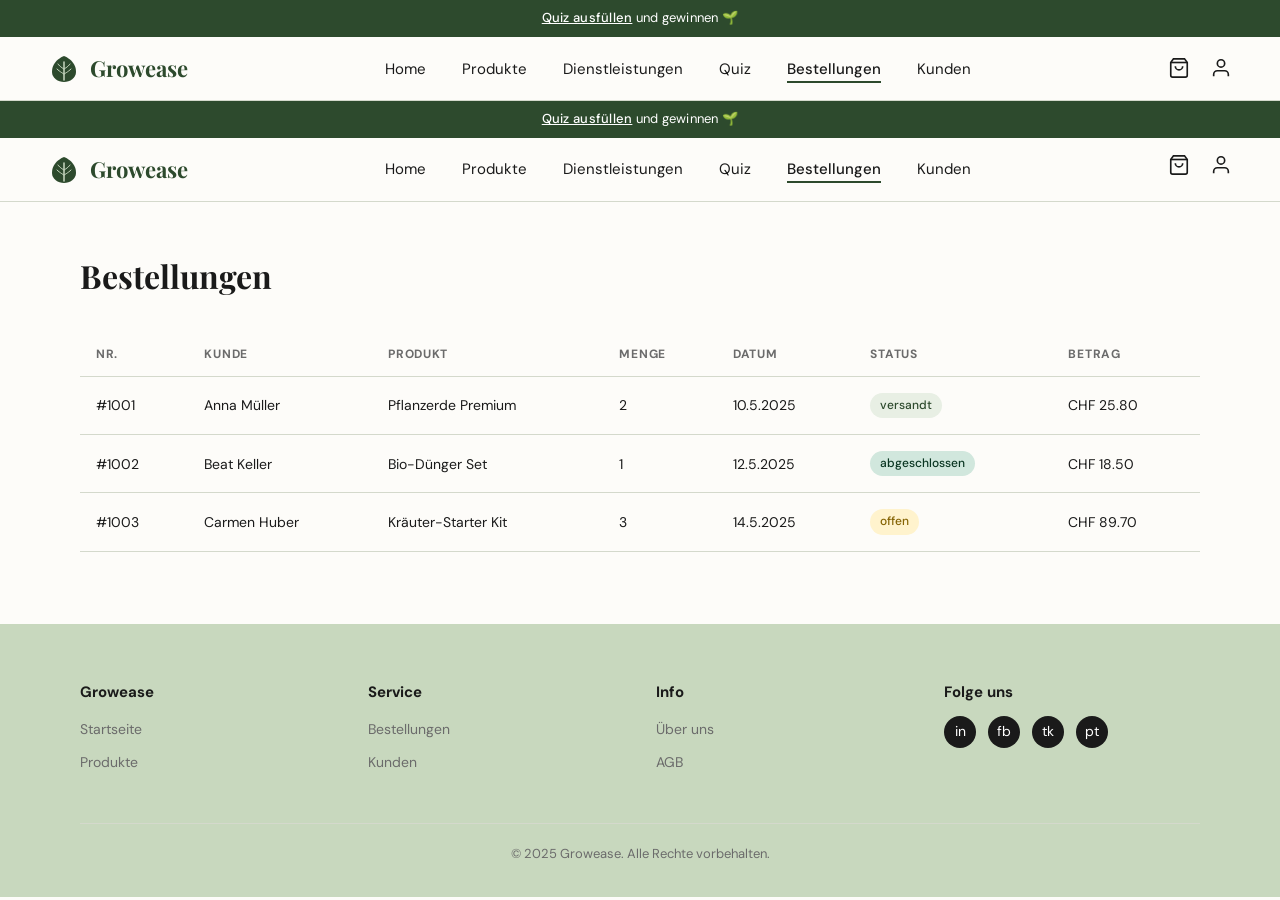
==== commit 88efdd02: "Neue Files" ====
--- a/bestellungen.html
+++ b/bestellungen.html
@@ -1,217 +1,120 @@
-<!doctype html>
+<!DOCTYPE html>
 <html lang="de">
-  <head>
-    <!-- Meta-Daten, Styles und Zusatzregeln für die Bestellübersicht -->
-    <meta charset="UTF-8" />
-    <meta name="viewport" content="width=device-width, initial-scale=1.0" />
-    <title>Bestellungen</title>
-    <link rel="stylesheet" href="assets/css/main.css" />
-    <style>
-      .page-header {
-        padding: 48px 80px 0;
-      }
-      .page-header h1 {
-        font-family: var(--font-display);
-        font-size: 32px;
-      }
-      .orders-wrapper {
-        padding: 32px 80px 72px;
-        overflow-x: auto;
-      }
-      .status-badge {
-        display: inline-block;
-        padding: 3px 10px;
-        border-radius: 32px;
-        font-size: 12px;
-        font-weight: 500;
-      }
-      .status-offen {
-        background: #fff3cd;
-        color: #856404;
-      }
-      .status-versandt {
-        background: var(--green-pale);
-        color: var(--green-dark);
-      }
-      .status-abgeschlossen {
-        background: #d1e7dd;
-        color: #0a3622;
-      }
-      @media (max-width: 900px) {
-        .page-header {
-          padding: 32px 24px 0;
-        }
-        .orders-wrapper {
-          padding: 24px 16px 48px;
-        }
-      }
-    </style>
-  </head>
-  <body>
-    <!-- Überschrift des Bereichs -->
-    <div class="page-header">
-      <h1>Bestellungen</h1>
-    </div>
-    <!-- Tabelle mit Bestelldaten -->
-    <div class="orders-wrapper">
-      <table class="orders-table" id="ordersTable">
-        <thead>
-          <tr>
-            <th>Nr.</th>
-            <th>Kunde</th>
-            <th>Produkt</th>
-            <th>Menge</th>
-            <th>Datum</th>
-            <th>Status</th>
-            <th>Betrag</th>
-          </tr>
-        </thead>
-        <tbody id="ordersBody">
-          <tr>
-            <td
-              colspan="7"
-              style="
-                text-align: center;
-                padding: 32px;
-                color: var(--text-muted);
-              "
-            >
-              Lade Bestellungen…
-            </td>
-          </tr>
-        </tbody>
-      </table>
-    </div>
+<head>
+  <meta charset="UTF-8"/>
+  <meta name="viewport" content="width=device-width, initial-scale=1.0"/>
+  <title>Growease – Bestellungen</title>
+  <link rel="stylesheet" href="style.css"/>
+  <style>
+    .page-header{padding:48px 80px 0;} .page-header h1{font-family:var(--font-display);font-size:32px;}
+    .orders-wrapper{padding:32px 80px 72px;overflow-x:auto;}
+    .status-badge{display:inline-block;padding:3px 10px;border-radius:32px;font-size:12px;font-weight:500;}
+    .status-offen{background:#fff3cd;color:#856404;} .status-versandt{background:var(--green-pale);color:var(--green-dark);} .status-abgeschlossen{background:#d1e7dd;color:#0a3622;}
+    @media(max-width:900px){.page-header{padding:32px 24px 0;}.orders-wrapper{padding:24px 16px 48px;}}
+  </style>
+</head>
+<body>
 
-    <!-- Seitenfuß -->
-    <footer>
-      <div class="footer-grid">
-        <div class="footer-col">
-          <h4>Growease</h4>
-          <ul>
-            <li><a href="index.html">Startseite</a></li>
-            <li><a href="produkte.html">Produkte</a></li>
-          </ul>
-        </div>
-        <div class="footer-col">
-          <h4>Service</h4>
-          <ul>
-            <li><a href="bestellungen.html">Bestellungen</a></li>
-            <li><a href="kunden.html">Kunden</a></li>
-          </ul>
-        </div>
-        <div class="footer-col">
-          <h4>Info</h4>
-          <ul>
-            <li><a href="#">Über uns</a></li>
-            <li><a href="#">AGB</a></li>
-          </ul>
-        </div>
-        <div class="footer-col">
-          <h4>Folge uns</h4>
-          <div class="footer-social">
-            <div class="social-dot">in</div>
-            <div class="social-dot">fb</div>
-            <div class="social-dot">tk</div>
-            <div class="social-dot">pt</div>
-          </div>
-        </div>
-      </div>
-      <div class="footer-bottom">© 2025 Growease. Alle Rechte vorbehalten.</div>
-    </footer>
+<div class="promo-banner"><a href="quiz.html">Quiz ausfüllen</a> und gewinnen 🌱</div>
 
-    <!-- Navigation und Lade-Logik für Bestellungen -->
-    <script src="assets/js/nav.js"></script>
-    <script>
-      const API_BASE = "http://localhost:8081/api.php/records";
+<nav class="main-nav">
+  <a href="index.html" class="nav-logo">
+    <svg class="nav-logo-icon" width="32" height="32" viewBox="0 0 32 32" fill="none">
+      <path d="M16 4 C16 4, 28 8, 28 20 C28 26, 22 30, 16 30 C10 30, 4 26, 4 20 C4 8, 16 4, 16 4Z" fill="#2d4a2d"/>
+      <path d="M16 28 L16 10" stroke="#c8d8c0" stroke-width="1.5" stroke-linecap="round"/>
+      <path d="M16 22 C16 22, 12 20, 9 17" stroke="#c8d8c0" stroke-width="1" stroke-linecap="round"/>
+      <path d="M16 22 C16 22, 20 20, 23 17" stroke="#c8d8c0" stroke-width="1" stroke-linecap="round"/>
+      <path d="M16 17 C16 17, 12 15, 10 12" stroke="#c8d8c0" stroke-width="1" stroke-linecap="round"/>
+      <path d="M16 17 C16 17, 20 15, 22 12" stroke="#c8d8c0" stroke-width="1" stroke-linecap="round"/>
+    </svg>
+    <span class="nav-logo-text">Growease</span>
+  </a>
+  <ul class="nav-links">
+    <li><a href="index.html">Home</a></li>
+    <li><a href="produkte.html">Produkte</a></li>
+    <li><a href="dienstleistungen.html">Dienstleistungen</a></li>
+    <li><a href="quiz.html">Quiz</a></li>
+    <li><a href="bestellungen.html" class="active">Bestellungen</a></li>
+    <li><a href="kunden.html">Kunden</a></li>
+  </ul>
+  <div class="nav-actions">
+    <a href="bestellungen.html" class="nav-icon-btn" title="Warenkorb">
+      <svg width="22" height="22" fill="none" stroke="currentColor" stroke-width="1.8" viewBox="0 0 24 24">
+        <path d="M6 2L3 6v14a2 2 0 002 2h14a2 2 0 002-2V6l-3-4z"/><line x1="3" y1="6" x2="21" y2="6"/>
+        <path d="M16 10a4 4 0 01-8 0"/>
+      </svg>
+    </a>
+    <a href="kunden.html" class="nav-icon-btn nav-action-desktop" title="Konto">
+      <svg width="22" height="22" fill="none" stroke="currentColor" stroke-width="1.8" viewBox="0 0 24 24">
+        <path d="M20 21v-2a4 4 0 00-4-4H8a4 4 0 00-4 4v2"/><circle cx="12" cy="7" r="4"/>
+      </svg>
+    </a>
+  </div>
+  <button class="nav-hamburger" id="hamburgerBtn" aria-label="Menü öffnen">
+    <span></span><span></span><span></span>
+  </button>
+</nav>
 
-      function statusBadge(s) {
-        const map = {
-          offen: "offen",
-          versandt: "versandt",
-          abgeschlossen: "abgeschlossen",
-        };
-        const cls = map[(s || "").toLowerCase()] || "offen";
-        return `<span class="status-badge status-${cls}">${s || "offen"}</span>`;
-      }
+<div class="mobile-menu" id="mobileMenu">
+  <button class="mobile-menu-close" id="mobileClose">✕</button>
+  <a href="index.html" class="nav-logo" style="margin-bottom:16px;">
+    <svg width="40" height="40" viewBox="0 0 32 32" fill="none">
+      <path d="M16 4 C16 4, 28 8, 28 20 C28 26, 22 30, 16 30 C10 30, 4 26, 4 20 C4 8, 16 4, 16 4Z" fill="#2d4a2d"/>
+      <path d="M16 28 L16 10" stroke="#c8d8c0" stroke-width="1.5" stroke-linecap="round"/>
+      <path d="M16 22 C16 22, 12 20, 9 17" stroke="#c8d8c0" stroke-width="1" stroke-linecap="round"/>
+      <path d="M16 22 C16 22, 20 20, 23 17" stroke="#c8d8c0" stroke-width="1" stroke-linecap="round"/>
+    </svg>
+    <span class="nav-logo-text">Growease</span>
+  </a>
+  <a href="index.html">Home</a>
+  <a href="produkte.html">Produkte</a>
+  <a href="dienstleistungen.html">Dienstleistungen</a>
+  <a href="quiz.html">Quiz</a>
+  <a href="bestellungen.html">Bestellungen</a>
+  <a href="kunden.html">Kunden</a>
+</div>
 
-      async function loadOrders() {
-        const tbody = document.getElementById("ordersBody");
-        try {
-          const res = await fetch(`${API_BASE}/Bestellung?limit=50`);
-          if (!res.ok) throw new Error();
-          const data = await res.json();
-          const records = data.records || [];
-          if (records.length === 0) {
-            tbody.innerHTML =
-              '<tr><td colspan="7" style="text-align:center;padding:32px;color:var(--text-muted);">Keine Bestellungen vorhanden.</td></tr>';
-            return;
-          }
-          tbody.innerHTML = records
-            .map(
-              (r) => `
-      <tr>
-        <td>#${r.id || r.Bestellung_id || "–"}</td>
-        <td>${r.Kunde || r.Kunde_id || "–"}</td>
-        <td>${r.Produkt || r.Produkt_id || "–"}</td>
-        <td>${r.Menge || r.Anzahl || "–"}</td>
-        <td>${r.Datum ? new Date(r.Datum).toLocaleDateString("de-CH") : "–"}</td>
-        <td>${statusBadge(r.Status)}</td>
-        <td>${r.Betrag != null ? "CHF " + parseFloat(r.Betrag).toFixed(2) : "–"}</td>
-      </tr>
-    `,
-            )
-            .join("");
-        } catch {
-          // Demo fallback
-          const demos = [
-            {
-              id: 1001,
-              kunde: "Anna Müller",
-              produkt: "Pflanzerde Premium",
-              menge: 2,
-              datum: "2025-05-10",
-              status: "versandt",
-              betrag: 25.8,
-            },
-            {
-              id: 1002,
-              kunde: "Beat Keller",
-              produkt: "Bio-Dünger Set",
-              menge: 1,
-              datum: "2025-05-12",
-              status: "abgeschlossen",
-              betrag: 18.5,
-            },
-            {
-              id: 1003,
-              kunde: "Carmen Huber",
-              produkt: "Kräuter-Starter Kit",
-              menge: 3,
-              datum: "2025-05-14",
-              status: "offen",
-              betrag: 89.7,
-            },
-          ];
-          tbody.innerHTML = demos
-            .map(
-              (r) => `
-      <tr>
-        <td>#${r.id}</td>
-        <td>${r.kunde}</td>
-        <td>${r.produkt}</td>
-        <td>${r.menge}</td>
-        <td>${new Date(r.datum).toLocaleDateString("de-CH")}</td>
-        <td>${statusBadge(r.status)}</td>
-        <td>CHF ${r.betrag.toFixed(2)}</td>
-      </tr>
-    `,
-            )
-            .join("");
-        }
-      }
+<div class="page-header"><h1>Bestellungen</h1></div>
+<div class="orders-wrapper">
+  <table class="orders-table">
+    <thead><tr><th>Nr.</th><th>Kunde</th><th>Produkt</th><th>Menge</th><th>Datum</th><th>Status</th><th>Betrag</th></tr></thead>
+    <tbody id="ordersBody"><tr><td colspan="7" style="text-align:center;padding:32px;color:var(--text-muted);">Lade Bestellungen…</td></tr></tbody>
+  </table>
+</div>
 
-      loadOrders();
-    </script>
-  </body>
+<footer>
+  <div class="footer-grid">
+    <div class="footer-col"><h4>Growease</h4><ul><li><a href="index.html">Startseite</a></li><li><a href="produkte.html">Produkte</a></li></ul></div>
+    <div class="footer-col"><h4>Service</h4><ul><li><a href="bestellungen.html">Bestellungen</a></li><li><a href="kunden.html">Kunden</a></li></ul></div>
+    <div class="footer-col"><h4>Info</h4><ul><li><a href="#">Über uns</a></li><li><a href="#">AGB</a></li></ul></div>
+    <div class="footer-col"><h4>Folge uns</h4><div class="footer-social"><div class="social-dot">in</div><div class="social-dot">fb</div><div class="social-dot">tk</div><div class="social-dot">pt</div></div></div>
+  </div>
+  <div class="footer-bottom">© 2025 Growease. Alle Rechte vorbehalten.</div>
+</footer>
+
+<script src="assets/js/nav.js"></script>
+<script>
+function statusBadge(s) {
+  var cls = ({offen:'offen',versandt:'versandt',abgeschlossen:'abgeschlossen'})[(s||'').toLowerCase()] || 'offen';
+  return '<span class="status-badge status-' + cls + '">' + (s||'offen') + '</span>';
+}
+async function loadOrders() {
+  var tbody = document.getElementById('ordersBody');
+  try {
+    var res = await fetch('http://localhost:8081/api.php/records/Bestellung?limit=50');
+    if (!res.ok) throw new Error();
+    var data = await res.json();
+    var records = data.records || [];
+    if (!records.length) { tbody.innerHTML = '<tr><td colspan="7" style="text-align:center;padding:32px;color:var(--text-muted);">Keine Bestellungen vorhanden.</td></tr>'; return; }
+    tbody.innerHTML = records.map(function(r) {
+      return '<tr><td>#' + (r.id||'–') + '</td><td>' + (r.Kunde||r.Kunde_id||'–') + '</td><td>' + (r.Produkt||r.Produkt_id||'–') + '</td><td>' + (r.Menge||r.Anzahl||'–') + '</td><td>' + (r.Datum ? new Date(r.Datum).toLocaleDateString('de-CH') : '–') + '</td><td>' + statusBadge(r.Status) + '</td><td>' + (r.Betrag!=null?'CHF '+parseFloat(r.Betrag).toFixed(2):'–') + '</td></tr>';
+    }).join('');
+  } catch(e) {
+    var demos = [{id:1001,kunde:'Anna Müller',produkt:'Pflanzerde Premium',menge:2,datum:'2025-05-10',status:'versandt',betrag:25.80},{id:1002,kunde:'Beat Keller',produkt:'Bio-Dünger Set',menge:1,datum:'2025-05-12',status:'abgeschlossen',betrag:18.50},{id:1003,kunde:'Carmen Huber',produkt:'Kräuter-Starter Kit',menge:3,datum:'2025-05-14',status:'offen',betrag:89.70}];
+    tbody.innerHTML = demos.map(function(r){ return '<tr><td>#'+r.id+'</td><td>'+r.kunde+'</td><td>'+r.produkt+'</td><td>'+r.menge+'</td><td>'+new Date(r.datum).toLocaleDateString('de-CH')+'</td><td>'+statusBadge(r.status)+'</td><td>CHF '+r.betrag.toFixed(2)+'</td></tr>'; }).join('');
+  }
+}
+loadOrders();
+</script>
+</body>
 </html>
--- a/style.css
+++ b/style.css
@@ -0,0 +1,724 @@
+@import url('https://fonts.googleapis.com/css2?family=Playfair+Display:wght@400;700&family=DM+Sans:wght@300;400;500&display=swap');
+
+:root {
+  --green-dark: #2d4a2d;
+  --green-mid: #4a7c4a;
+  --green-light: #c8d8c0;
+  --green-pale: #e8efe4;
+  --cream: #f7f4ee;
+  --warm-white: #fdfcf9;
+  --text-dark: #1a1a1a;
+  --text-muted: #6b6b6b;
+  --border: #d4d9cc;
+  --footer-bg: #c8d8be;
+  --font-display: 'Playfair Display', serif;
+  --font-body: 'DM Sans', sans-serif;
+  --radius: 8px;
+  --transition: 0.25s ease;
+}
+
+*, *::before, *::after { box-sizing: border-box; margin: 0; padding: 0; }
+
+html { scroll-behavior: smooth; }
+
+body {
+  font-family: var(--font-body);
+  background: var(--warm-white);
+  color: var(--text-dark);
+  font-size: 16px;
+  line-height: 1.6;
+}
+
+a { text-decoration: none; color: inherit; }
+img { max-width: 100%; display: block; }
+
+/* ── PROMO BANNER ── */
+.promo-banner {
+  background: var(--green-dark);
+  color: #fff;
+  text-align: center;
+  font-size: 13px;
+  padding: 8px 16px;
+  letter-spacing: 0.02em;
+}
+.promo-banner a {
+  color: #fff;
+  text-decoration: underline;
+  font-weight: 500;
+}
+
+/* ── NAVIGATION ── */
+.main-nav {
+  position: sticky;
+  top: 0;
+  z-index: 100;
+  background: var(--warm-white);
+  border-bottom: 1px solid var(--border);
+  display: flex;
+  align-items: center;
+  justify-content: space-between;
+  padding: 0 48px;
+  height: 64px;
+  gap: 24px;
+}
+
+.nav-logo {
+  display: flex;
+  align-items: center;
+  gap: 10px;
+  flex-shrink: 0;
+  text-decoration: none;
+}
+.nav-logo-icon {
+  flex-shrink: 0;
+  transition: transform var(--transition);
+}
+.nav-logo:hover .nav-logo-icon { transform: rotate(-8deg) scale(1.08); }
+.nav-logo-text {
+  font-family: var(--font-display);
+  font-size: 22px;
+  font-weight: 700;
+  color: var(--green-dark);
+  white-space: nowrap;
+}
+
+.nav-links {
+  display: flex;
+  list-style: none;
+  gap: 36px;
+  align-items: center;
+}
+
+.nav-links a {
+  font-size: 15px;
+  font-weight: 400;
+  color: var(--text-dark);
+  transition: color var(--transition);
+  position: relative;
+}
+.nav-links a::after {
+  content: '';
+  position: absolute;
+  bottom: -4px;
+  left: 0;
+  width: 0;
+  height: 2px;
+  background: var(--green-dark);
+  transition: width var(--transition);
+}
+.nav-links a:hover::after,
+.nav-links a.active::after { width: 100%; }
+.nav-links a.active { font-weight: 500; }
+
+.nav-actions {
+  display: flex;
+  gap: 20px;
+  align-items: center;
+  flex-shrink: 0;
+}
+.nav-actions button {
+  background: none;
+  border: none;
+  cursor: pointer;
+  color: var(--text-dark);
+  font-size: 20px;
+  display: flex;
+  align-items: center;
+  transition: color var(--transition);
+}
+.nav-actions button:hover { color: var(--green-dark); }
+
+/* Hamburger */
+.nav-hamburger {
+  display: none;
+  background: none;
+  border: none;
+  cursor: pointer;
+  flex-direction: column;
+  gap: 5px;
+  padding: 4px;
+}
+.nav-hamburger span {
+  display: block;
+  width: 24px;
+  height: 2px;
+  background: var(--text-dark);
+  transition: all var(--transition);
+}
+
+/* Hamburger open state animation */
+.nav-hamburger.is-open span:nth-child(1) { transform: translateY(7px) rotate(45deg); }
+.nav-hamburger.is-open span:nth-child(2) { opacity: 0; transform: scaleX(0); }
+.nav-hamburger.is-open span:nth-child(3) { transform: translateY(-7px) rotate(-45deg); }
+
+/* Hide account icon on mobile (keep cart) */
+@media (max-width: 900px) {
+  .nav-action-desktop { display: none; }
+}
+.mobile-menu {
+  display: none;
+  position: fixed;
+  inset: 0;
+  background: var(--warm-white);
+  z-index: 200;
+  flex-direction: column;
+  align-items: center;
+  justify-content: center;
+  gap: 32px;
+}
+.mobile-menu.open { display: flex; }
+.mobile-menu a {
+  font-family: var(--font-display);
+  font-size: 28px;
+  color: var(--text-dark);
+  transition: color var(--transition);
+}
+.mobile-menu a:hover { color: var(--green-dark); }
+.mobile-menu-close {
+  position: absolute;
+  top: 20px;
+  right: 24px;
+  background: none;
+  border: none;
+  font-size: 28px;
+  cursor: pointer;
+  color: var(--text-dark);
+}
+
+/* ── HERO SLIDER ── */
+.hero {
+  position: relative;
+  overflow: hidden;
+  background: var(--green-pale);
+  min-height: 480px;
+  display: flex;
+  align-items: center;
+}
+.hero-slides { display: flex; width: 100%; transition: transform 0.5s ease; }
+.hero-slide {
+  min-width: 100%;
+  display: flex;
+  align-items: center;
+  padding: 64px 80px;
+  gap: 64px;
+  min-height: 480px;
+  position: relative;
+}
+.hero-content { flex: 1; z-index: 1; }
+.hero-content h1 {
+  font-family: var(--font-display);
+  font-size: clamp(32px, 4vw, 56px);
+  color: var(--text-dark);
+  line-height: 1.15;
+  margin-bottom: 16px;
+}
+.hero-content p {
+  color: var(--text-muted);
+  font-size: 17px;
+  max-width: 440px;
+  margin-bottom: 32px;
+}
+.hero-image {
+  flex: 1;
+  min-height: 320px;
+  background: var(--green-light);
+  border-radius: var(--radius);
+  overflow: hidden;
+  display: flex;
+  align-items: center;
+  justify-content: center;
+}
+.hero-image img {
+  width: 100%;
+  height: 100%;
+  object-fit: cover;
+}
+.placeholder-img {
+  width: 100%;
+  height: 100%;
+  display: flex;
+  align-items: center;
+  justify-content: center;
+  background: var(--green-light);
+  color: var(--green-mid);
+  font-size: 14px;
+}
+
+.hero-arrow {
+  position: absolute;
+  top: 50%;
+  transform: translateY(-50%);
+  background: rgba(255,255,255,0.85);
+  border: 1px solid var(--border);
+  border-radius: 50%;
+  width: 40px; height: 40px;
+  cursor: pointer;
+  font-size: 18px;
+  display: flex;
+  align-items: center;
+  justify-content: center;
+  z-index: 10;
+  transition: background var(--transition);
+}
+.hero-arrow:hover { background: #fff; }
+.hero-arrow.left { left: 16px; }
+.hero-arrow.right { right: 16px; }
+
+.hero-dots {
+  position: absolute;
+  bottom: 20px;
+  left: 50%;
+  transform: translateX(-50%);
+  display: flex;
+  gap: 8px;
+}
+.hero-dot {
+  width: 8px; height: 8px;
+  border-radius: 50%;
+  background: var(--green-light);
+  border: none;
+  cursor: pointer;
+  transition: background var(--transition);
+}
+.hero-dot.active { background: var(--green-dark); }
+
+/* ── BUTTONS ── */
+.btn {
+  display: inline-flex;
+  align-items: center;
+  gap: 8px;
+  padding: 12px 24px;
+  border-radius: var(--radius);
+  font-family: var(--font-body);
+  font-size: 15px;
+  font-weight: 500;
+  cursor: pointer;
+  border: none;
+  transition: all var(--transition);
+  text-decoration: none;
+}
+.btn-primary {
+  background: var(--text-dark);
+  color: #fff;
+}
+.btn-primary:hover { background: var(--green-dark); }
+.btn-outline {
+  background: transparent;
+  color: var(--green-dark);
+  border: 1px solid var(--green-light);
+}
+.btn-outline:hover { background: var(--green-pale); border-color: var(--green-mid); }
+
+/* ── SECTION COMMON ── */
+section { padding: 72px 80px; }
+.section-title {
+  font-family: var(--font-display);
+  font-size: clamp(24px, 3vw, 36px);
+  font-weight: 700;
+  text-align: center;
+  margin-bottom: 48px;
+}
+
+/* ── FEATURES SECTION ── */
+.features-section {
+  background: var(--green-pale);
+  padding: 72px 80px;
+}
+.features-layout {
+  display: grid;
+  grid-template-columns: 1fr 1.2fr 1fr;
+  grid-template-rows: auto auto;
+  gap: 32px;
+  align-items: center;
+  max-width: 1200px;
+  margin: 0 auto;
+}
+.feature-center-img {
+  grid-row: 1 / 3;
+  grid-column: 2;
+  border-radius: var(--radius);
+  overflow: hidden;
+  min-height: 360px;
+  background: var(--green-light);
+}
+.feature-center-img img { width: 100%; height: 100%; object-fit: cover; }
+
+.feature-item {
+  display: flex;
+  align-items: flex-start;
+  gap: 16px;
+}
+.feature-icon {
+  width: 40px; height: 40px;
+  border-radius: 50%;
+  background: var(--green-light);
+  display: flex;
+  align-items: center;
+  justify-content: center;
+  font-size: 18px;
+  flex-shrink: 0;
+}
+.feature-item h4 { font-weight: 500; margin-bottom: 4px; font-size: 15px; }
+.feature-item p { font-size: 14px; color: var(--text-muted); }
+
+/* ── PRODUCTS GRID ── */
+.products-section { background: var(--warm-white); }
+.products-grid {
+  display: grid;
+  grid-template-columns: repeat(3, 1fr);
+  gap: 32px;
+  max-width: 1200px;
+  margin: 0 auto;
+}
+.product-card {
+  display: flex;
+  flex-direction: column;
+  gap: 12px;
+  cursor: pointer;
+  transition: transform var(--transition);
+}
+.product-card:hover { transform: translateY(-4px); }
+.product-img {
+  background: var(--green-pale);
+  border-radius: var(--radius);
+  overflow: hidden;
+  aspect-ratio: 4/3;
+  display: flex;
+  align-items: center;
+  justify-content: center;
+  color: var(--green-mid);
+  font-size: 13px;
+}
+.product-img img { width: 100%; height: 100%; object-fit: cover; }
+.product-card h3 { font-weight: 600; font-size: 16px; }
+.product-card p { font-size: 14px; color: var(--text-muted); flex: 1; }
+.product-card .btn { align-self: flex-start; margin-top: 4px; }
+
+/* ── LOADING STATE ── */
+.loading-placeholder {
+  background: linear-gradient(90deg, var(--green-pale) 25%, var(--green-light) 50%, var(--green-pale) 75%);
+  background-size: 200% 100%;
+  animation: shimmer 1.5s infinite;
+  border-radius: var(--radius);
+}
+@keyframes shimmer { to { background-position: -200% 0; } }
+
+/* ── FOOTER ── */
+footer {
+  background: var(--footer-bg);
+  padding: 56px 80px 32px;
+}
+.footer-grid {
+  display: grid;
+  grid-template-columns: repeat(4, 1fr);
+  gap: 32px;
+  max-width: 1200px;
+  margin: 0 auto 40px;
+}
+.footer-col h4 {
+  font-weight: 700;
+  font-size: 15px;
+  margin-bottom: 12px;
+}
+.footer-col ul { list-style: none; }
+.footer-col ul li { margin-bottom: 8px; }
+.footer-col ul li a {
+  font-size: 14px;
+  color: var(--text-muted);
+  transition: color var(--transition);
+}
+.footer-col ul li a:hover { color: var(--text-dark); }
+.footer-social {
+  display: flex;
+  gap: 12px;
+  margin-top: 8px;
+}
+.social-dot {
+  width: 32px; height: 32px;
+  border-radius: 50%;
+  background: var(--text-dark);
+  display: flex;
+  align-items: center;
+  justify-content: center;
+  color: #fff;
+  font-size: 14px;
+  cursor: pointer;
+  transition: background var(--transition);
+}
+.social-dot:hover { background: var(--green-dark); }
+.footer-bottom {
+  border-top: 1px solid var(--border);
+  padding-top: 20px;
+  text-align: center;
+  font-size: 13px;
+  color: var(--text-muted);
+  max-width: 1200px;
+  margin: 0 auto;
+}
+
+/* ── IMAGE UPLOAD HELPER ── */
+.img-container {
+  position: relative;
+  overflow: hidden;
+  display: flex;
+  align-items: center;
+  justify-content: center;
+}
+.img-container img {
+  width: 100%;
+  height: 100%;
+  object-fit: cover;
+  position: absolute;
+  inset: 0;
+}
+
+/* ── PRODUCTS PAGE ── */
+.page-layout {
+  display: flex;
+  gap: 0;
+  min-height: calc(100vh - 64px);
+}
+.sidebar {
+  width: 220px;
+  flex-shrink: 0;
+  padding: 32px 24px;
+  border-right: 1px solid var(--border);
+  background: var(--warm-white);
+}
+.sidebar h3 {
+  font-size: 13px;
+  font-weight: 600;
+  text-transform: uppercase;
+  letter-spacing: 0.08em;
+  color: var(--text-muted);
+  margin-bottom: 16px;
+}
+.sidebar label {
+  display: flex;
+  align-items: center;
+  gap: 10px;
+  font-size: 14px;
+  cursor: pointer;
+  padding: 6px 0;
+  transition: color var(--transition);
+}
+.sidebar label:hover { color: var(--green-dark); }
+.sidebar input[type=checkbox] {
+  accent-color: var(--green-dark);
+  width: 15px; height: 15px;
+}
+
+.main-content { flex: 1; padding: 32px 48px; }
+.products-toolbar {
+  display: flex;
+  justify-content: flex-end;
+  margin-bottom: 32px;
+}
+.search-bar {
+  border: 1px solid var(--border);
+  border-radius: 32px;
+  padding: 10px 20px;
+  font-family: var(--font-body);
+  font-size: 14px;
+  width: 280px;
+  background: var(--warm-white);
+  outline: none;
+  transition: border-color var(--transition);
+}
+.search-bar:focus { border-color: var(--green-mid); }
+
+/* ── DIENSTLEISTUNGEN PAGE ── */
+.services-list { max-width: 800px; margin: 0 auto; display: flex; flex-direction: column; gap: 0; }
+.service-row {
+  display: flex;
+  align-items: center;
+  gap: 20px;
+  padding: 20px 0;
+  border-bottom: 1px solid var(--border);
+  cursor: pointer;
+  transition: background var(--transition);
+}
+.service-img {
+  width: 80px; height: 60px;
+  border-radius: 6px;
+  background: var(--green-pale);
+  flex-shrink: 0;
+  overflow: hidden;
+}
+.service-img img { width: 100%; height: 100%; object-fit: cover; }
+.service-info { flex: 1; }
+.service-info h3 { font-weight: 600; font-size: 16px; }
+.service-info p { font-size: 14px; color: var(--text-muted); }
+.service-arrow { color: var(--text-muted); font-size: 18px; }
+
+/* ── QUIZ PAGE ── */
+.quiz-hero {
+  background: var(--green-pale);
+  padding: 72px 80px;
+  display: grid;
+  grid-template-columns: 1fr 1.6fr;
+  gap: 64px;
+  align-items: center;
+}
+.quiz-intro h1 {
+  font-family: var(--font-display);
+  font-size: clamp(28px, 4vw, 48px);
+  margin-bottom: 16px;
+}
+.quiz-intro p { color: var(--text-muted); font-size: 16px; }
+.quiz-card {
+  background: #fff;
+  border-radius: 12px;
+  padding: 40px;
+  box-shadow: 0 4px 24px rgba(0,0,0,0.08);
+}
+.quiz-progress {
+  font-size: 13px;
+  color: var(--text-muted);
+  text-align: center;
+  margin-bottom: 20px;
+}
+.quiz-question {
+  font-family: var(--font-display);
+  font-size: 22px;
+  text-align: center;
+  margin-bottom: 32px;
+  line-height: 1.4;
+}
+.quiz-options {
+  display: flex;
+  gap: 12px;
+  justify-content: center;
+  flex-wrap: wrap;
+}
+.quiz-option {
+  border: 1px solid var(--border);
+  border-radius: var(--radius);
+  padding: 12px 24px;
+  cursor: pointer;
+  font-family: var(--font-body);
+  font-size: 15px;
+  background: #fff;
+  transition: all var(--transition);
+}
+.quiz-option:hover, .quiz-option.selected {
+  background: var(--green-pale);
+  border-color: var(--green-mid);
+  color: var(--green-dark);
+}
+.quiz-dots {
+  display: flex;
+  justify-content: center;
+  gap: 8px;
+  margin-top: 24px;
+}
+
+/* FAQ Section */
+.faq-section { background: var(--warm-white); }
+.faq-list { max-width: 760px; margin: 0 auto; }
+.faq-item {
+  border-bottom: 1px solid var(--border);
+}
+.faq-q {
+  display: flex;
+  justify-content: space-between;
+  align-items: center;
+  padding: 20px 0;
+  cursor: pointer;
+  font-size: 15px;
+  font-weight: 400;
+  background: none;
+  border: none;
+  width: 100%;
+  text-align: left;
+  font-family: var(--font-body);
+  color: var(--text-dark);
+}
+.faq-q:hover { color: var(--green-dark); }
+.faq-icon { font-size: 20px; flex-shrink: 0; transition: transform var(--transition); }
+.faq-item.open .faq-icon { transform: rotate(45deg); }
+.faq-answer {
+  max-height: 0;
+  overflow: hidden;
+  transition: max-height 0.35s ease, padding 0.2s;
+  font-size: 14px;
+  color: var(--text-muted);
+}
+.faq-item.open .faq-answer { max-height: 200px; padding-bottom: 20px; }
+
+/* ── BESTELLUNGEN PAGE ── */
+.orders-table { width: 100%; border-collapse: collapse; }
+.orders-table th {
+  font-size: 12px;
+  text-transform: uppercase;
+  letter-spacing: 0.06em;
+  color: var(--text-muted);
+  padding: 12px 16px;
+  text-align: left;
+  border-bottom: 1px solid var(--border);
+}
+.orders-table td {
+  padding: 16px;
+  font-size: 14px;
+  border-bottom: 1px solid var(--border);
+}
+.orders-table tr:hover td { background: var(--green-pale); }
+
+/* ── KUNDEN PAGE ── */
+.kunden-grid {
+  display: grid;
+  grid-template-columns: repeat(auto-fill, minmax(260px, 1fr));
+  gap: 20px;
+  max-width: 1200px;
+  margin: 0 auto;
+}
+.kunden-card {
+  border: 1px solid var(--border);
+  border-radius: var(--radius);
+  padding: 20px;
+  transition: box-shadow var(--transition);
+}
+.kunden-card:hover { box-shadow: 0 4px 16px rgba(0,0,0,0.08); }
+.kunden-card h3 { font-weight: 600; margin-bottom: 8px; }
+.kunden-card p { font-size: 13px; color: var(--text-muted); }
+
+/* ── RESPONSIVE ── */
+@media (max-width: 900px) {
+  section { padding: 48px 24px; }
+  .features-section { padding: 48px 24px; }
+  .main-nav { padding: 0 24px; }
+
+  .nav-links { display: none; }
+  .nav-hamburger { display: flex; }
+
+  .hero-slide { flex-direction: column; padding: 0; gap: 0; min-height: auto; }
+  .hero-image { order: -1; width: 100%; min-height: 240px; border-radius: 0; }
+  .hero-content { padding: 32px 24px 48px; }
+  .hero-arrow { display: none; }
+
+  .features-layout {
+    grid-template-columns: 1fr;
+    grid-template-rows: auto;
+  }
+  .feature-center-img { grid-row: auto; grid-column: auto; min-height: 200px; }
+
+  .products-grid { grid-template-columns: 1fr 1fr; gap: 20px; }
+
+  footer { padding: 40px 24px 24px; }
+  .footer-grid { grid-template-columns: 1fr 1fr; }
+
+  .quiz-hero { grid-template-columns: 1fr; padding: 40px 24px; gap: 32px; }
+
+  .page-layout { flex-direction: column; }
+  .sidebar { width: 100%; border-right: none; border-bottom: 1px solid var(--border); padding: 16px 24px; }
+  .main-content { padding: 24px; }
+}
+
+@media (max-width: 600px) {
+  .products-grid { grid-template-columns: 1fr; }
+  .footer-grid { grid-template-columns: 1fr; }
+  .products-toolbar { justify-content: stretch; }
+  .search-bar { width: 100%; }
+  .quiz-options { flex-direction: column; }
+  .quiz-option { text-align: center; }
+}
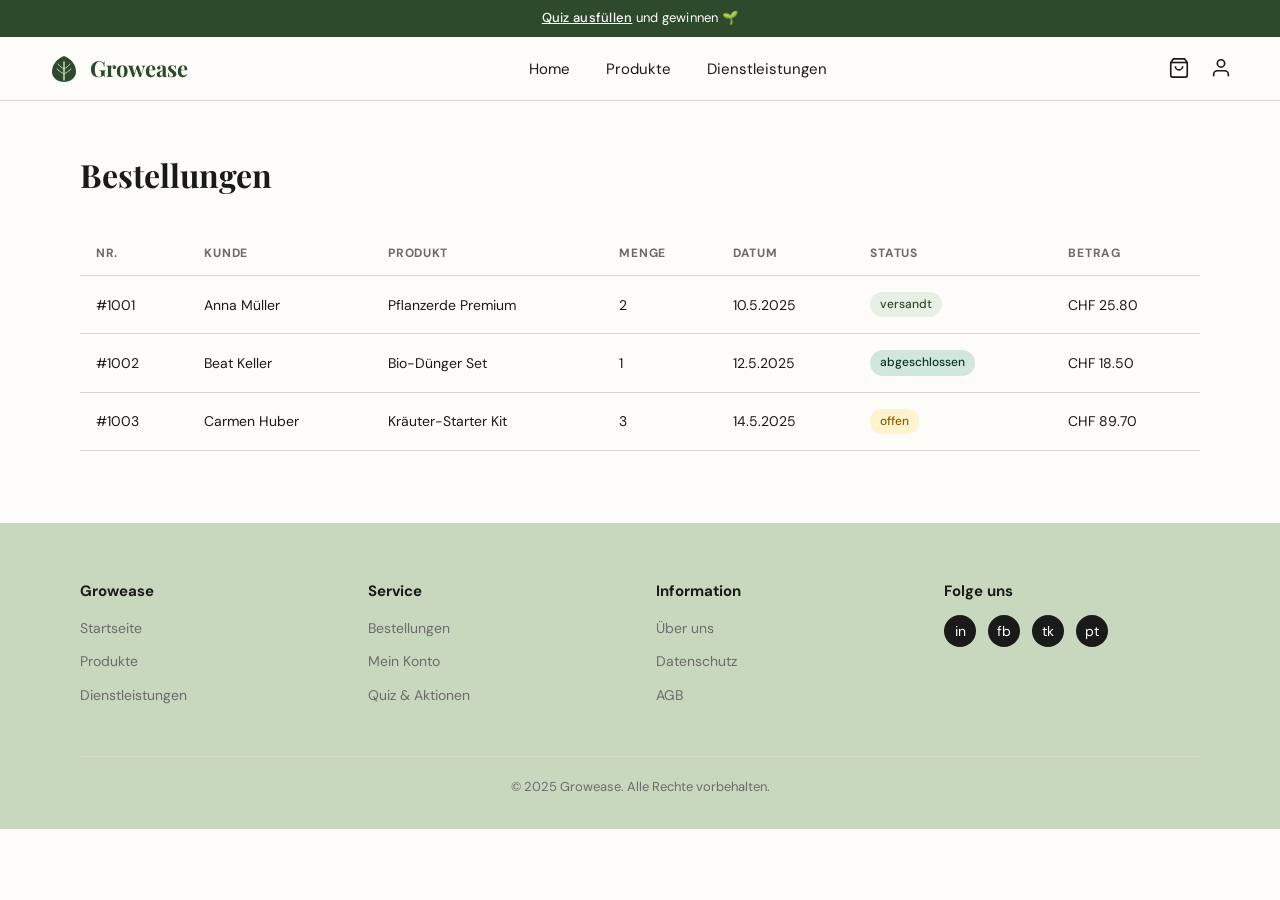
==== commit 7dec717f: "Navigation" ====
--- a/bestellungen.html
+++ b/bestellungen.html
@@ -1,120 +1,366 @@
-<!DOCTYPE html>
+<!doctype html>
 <html lang="de">
-<head>
-  <meta charset="UTF-8"/>
-  <meta name="viewport" content="width=device-width, initial-scale=1.0"/>
-  <title>Growease – Bestellungen</title>
-  <link rel="stylesheet" href="style.css"/>
-  <style>
-    .page-header{padding:48px 80px 0;} .page-header h1{font-family:var(--font-display);font-size:32px;}
-    .orders-wrapper{padding:32px 80px 72px;overflow-x:auto;}
-    .status-badge{display:inline-block;padding:3px 10px;border-radius:32px;font-size:12px;font-weight:500;}
-    .status-offen{background:#fff3cd;color:#856404;} .status-versandt{background:var(--green-pale);color:var(--green-dark);} .status-abgeschlossen{background:#d1e7dd;color:#0a3622;}
-    @media(max-width:900px){.page-header{padding:32px 24px 0;}.orders-wrapper{padding:24px 16px 48px;}}
-  </style>
-</head>
-<body>
-
-<div class="promo-banner"><a href="quiz.html">Quiz ausfüllen</a> und gewinnen 🌱</div>
-
-<nav class="main-nav">
-  <a href="index.html" class="nav-logo">
-    <svg class="nav-logo-icon" width="32" height="32" viewBox="0 0 32 32" fill="none">
-      <path d="M16 4 C16 4, 28 8, 28 20 C28 26, 22 30, 16 30 C10 30, 4 26, 4 20 C4 8, 16 4, 16 4Z" fill="#2d4a2d"/>
-      <path d="M16 28 L16 10" stroke="#c8d8c0" stroke-width="1.5" stroke-linecap="round"/>
-      <path d="M16 22 C16 22, 12 20, 9 17" stroke="#c8d8c0" stroke-width="1" stroke-linecap="round"/>
-      <path d="M16 22 C16 22, 20 20, 23 17" stroke="#c8d8c0" stroke-width="1" stroke-linecap="round"/>
-      <path d="M16 17 C16 17, 12 15, 10 12" stroke="#c8d8c0" stroke-width="1" stroke-linecap="round"/>
-      <path d="M16 17 C16 17, 20 15, 22 12" stroke="#c8d8c0" stroke-width="1" stroke-linecap="round"/>
-    </svg>
-    <span class="nav-logo-text">Growease</span>
-  </a>
-  <ul class="nav-links">
-    <li><a href="index.html">Home</a></li>
-    <li><a href="produkte.html">Produkte</a></li>
-    <li><a href="dienstleistungen.html">Dienstleistungen</a></li>
-    <li><a href="quiz.html">Quiz</a></li>
-    <li><a href="bestellungen.html" class="active">Bestellungen</a></li>
-    <li><a href="kunden.html">Kunden</a></li>
-  </ul>
-  <div class="nav-actions">
-    <a href="bestellungen.html" class="nav-icon-btn" title="Warenkorb">
-      <svg width="22" height="22" fill="none" stroke="currentColor" stroke-width="1.8" viewBox="0 0 24 24">
-        <path d="M6 2L3 6v14a2 2 0 002 2h14a2 2 0 002-2V6l-3-4z"/><line x1="3" y1="6" x2="21" y2="6"/>
-        <path d="M16 10a4 4 0 01-8 0"/>
-      </svg>
-    </a>
-    <a href="kunden.html" class="nav-icon-btn nav-action-desktop" title="Konto">
-      <svg width="22" height="22" fill="none" stroke="currentColor" stroke-width="1.8" viewBox="0 0 24 24">
-        <path d="M20 21v-2a4 4 0 00-4-4H8a4 4 0 00-4 4v2"/><circle cx="12" cy="7" r="4"/>
-      </svg>
-    </a>
-  </div>
-  <button class="nav-hamburger" id="hamburgerBtn" aria-label="Menü öffnen">
-    <span></span><span></span><span></span>
-  </button>
-</nav>
-
-<div class="mobile-menu" id="mobileMenu">
-  <button class="mobile-menu-close" id="mobileClose">✕</button>
-  <a href="index.html" class="nav-logo" style="margin-bottom:16px;">
-    <svg width="40" height="40" viewBox="0 0 32 32" fill="none">
-      <path d="M16 4 C16 4, 28 8, 28 20 C28 26, 22 30, 16 30 C10 30, 4 26, 4 20 C4 8, 16 4, 16 4Z" fill="#2d4a2d"/>
-      <path d="M16 28 L16 10" stroke="#c8d8c0" stroke-width="1.5" stroke-linecap="round"/>
-      <path d="M16 22 C16 22, 12 20, 9 17" stroke="#c8d8c0" stroke-width="1" stroke-linecap="round"/>
-      <path d="M16 22 C16 22, 20 20, 23 17" stroke="#c8d8c0" stroke-width="1" stroke-linecap="round"/>
-    </svg>
-    <span class="nav-logo-text">Growease</span>
-  </a>
-  <a href="index.html">Home</a>
-  <a href="produkte.html">Produkte</a>
-  <a href="dienstleistungen.html">Dienstleistungen</a>
-  <a href="quiz.html">Quiz</a>
-  <a href="bestellungen.html">Bestellungen</a>
-  <a href="kunden.html">Kunden</a>
-</div>
-
-<div class="page-header"><h1>Bestellungen</h1></div>
-<div class="orders-wrapper">
-  <table class="orders-table">
-    <thead><tr><th>Nr.</th><th>Kunde</th><th>Produkt</th><th>Menge</th><th>Datum</th><th>Status</th><th>Betrag</th></tr></thead>
-    <tbody id="ordersBody"><tr><td colspan="7" style="text-align:center;padding:32px;color:var(--text-muted);">Lade Bestellungen…</td></tr></tbody>
-  </table>
-</div>
-
-<footer>
-  <div class="footer-grid">
-    <div class="footer-col"><h4>Growease</h4><ul><li><a href="index.html">Startseite</a></li><li><a href="produkte.html">Produkte</a></li></ul></div>
-    <div class="footer-col"><h4>Service</h4><ul><li><a href="bestellungen.html">Bestellungen</a></li><li><a href="kunden.html">Kunden</a></li></ul></div>
-    <div class="footer-col"><h4>Info</h4><ul><li><a href="#">Über uns</a></li><li><a href="#">AGB</a></li></ul></div>
-    <div class="footer-col"><h4>Folge uns</h4><div class="footer-social"><div class="social-dot">in</div><div class="social-dot">fb</div><div class="social-dot">tk</div><div class="social-dot">pt</div></div></div>
-  </div>
-  <div class="footer-bottom">© 2025 Growease. Alle Rechte vorbehalten.</div>
-</footer>
-
-<script src="assets/js/nav.js"></script>
-<script>
-function statusBadge(s) {
-  var cls = ({offen:'offen',versandt:'versandt',abgeschlossen:'abgeschlossen'})[(s||'').toLowerCase()] || 'offen';
-  return '<span class="status-badge status-' + cls + '">' + (s||'offen') + '</span>';
-}
-async function loadOrders() {
-  var tbody = document.getElementById('ordersBody');
-  try {
-    var res = await fetch('http://localhost:8081/api.php/records/Bestellung?limit=50');
-    if (!res.ok) throw new Error();
-    var data = await res.json();
-    var records = data.records || [];
-    if (!records.length) { tbody.innerHTML = '<tr><td colspan="7" style="text-align:center;padding:32px;color:var(--text-muted);">Keine Bestellungen vorhanden.</td></tr>'; return; }
-    tbody.innerHTML = records.map(function(r) {
-      return '<tr><td>#' + (r.id||'–') + '</td><td>' + (r.Kunde||r.Kunde_id||'–') + '</td><td>' + (r.Produkt||r.Produkt_id||'–') + '</td><td>' + (r.Menge||r.Anzahl||'–') + '</td><td>' + (r.Datum ? new Date(r.Datum).toLocaleDateString('de-CH') : '–') + '</td><td>' + statusBadge(r.Status) + '</td><td>' + (r.Betrag!=null?'CHF '+parseFloat(r.Betrag).toFixed(2):'–') + '</td></tr>';
-    }).join('');
-  } catch(e) {
-    var demos = [{id:1001,kunde:'Anna Müller',produkt:'Pflanzerde Premium',menge:2,datum:'2025-05-10',status:'versandt',betrag:25.80},{id:1002,kunde:'Beat Keller',produkt:'Bio-Dünger Set',menge:1,datum:'2025-05-12',status:'abgeschlossen',betrag:18.50},{id:1003,kunde:'Carmen Huber',produkt:'Kräuter-Starter Kit',menge:3,datum:'2025-05-14',status:'offen',betrag:89.70}];
-    tbody.innerHTML = demos.map(function(r){ return '<tr><td>#'+r.id+'</td><td>'+r.kunde+'</td><td>'+r.produkt+'</td><td>'+r.menge+'</td><td>'+new Date(r.datum).toLocaleDateString('de-CH')+'</td><td>'+statusBadge(r.status)+'</td><td>CHF '+r.betrag.toFixed(2)+'</td></tr>'; }).join('');
-  }
-}
-loadOrders();
-</script>
-</body>
+  <head>
+    <meta charset="UTF-8" />
+    <meta name="viewport" content="width=device-width, initial-scale=1.0" />
+    <title>Growease – Bestellungen</title>
+    <link rel="stylesheet" href="style.css" />
+    <style>
+      .page-header {
+        padding: 48px 80px 0;
+      }
+      .page-header h1 {
+        font-family: var(--font-display);
+        font-size: 32px;
+      }
+      .orders-wrapper {
+        padding: 32px 80px 72px;
+        overflow-x: auto;
+      }
+      .status-badge {
+        display: inline-block;
+        padding: 3px 10px;
+        border-radius: 32px;
+        font-size: 12px;
+        font-weight: 500;
+      }
+      .status-offen {
+        background: #fff3cd;
+        color: #856404;
+      }
+      .status-versandt {
+        background: var(--green-pale);
+        color: var(--green-dark);
+      }
+      .status-abgeschlossen {
+        background: #d1e7dd;
+        color: #0a3622;
+      }
+      @media (max-width: 900px) {
+        .page-header {
+          padding: 32px 24px 0;
+        }
+        .orders-wrapper {
+          padding: 24px 16px 48px;
+        }
+      }
+    </style>
+  </head>
+  <body>
+    <div class="promo-banner">
+      <a href="quiz.html">Quiz ausfüllen</a> und gewinnen 🌱
+    </div>
+
+    <nav class="main-nav">
+      <a href="index.html" class="nav-logo">
+        <svg
+          class="nav-logo-icon"
+          width="32"
+          height="32"
+          viewBox="0 0 32 32"
+          fill="none"
+        >
+          <path
+            d="M16 4 C16 4, 28 8, 28 20 C28 26, 22 30, 16 30 C10 30, 4 26, 4 20 C4 8, 16 4, 16 4Z"
+            fill="#2d4a2d"
+          />
+          <path
+            d="M16 28 L16 10"
+            stroke="#c8d8c0"
+            stroke-width="1.5"
+            stroke-linecap="round"
+          />
+          <path
+            d="M16 22 C16 22, 12 20, 9 17"
+            stroke="#c8d8c0"
+            stroke-width="1"
+            stroke-linecap="round"
+          />
+          <path
+            d="M16 22 C16 22, 20 20, 23 17"
+            stroke="#c8d8c0"
+            stroke-width="1"
+            stroke-linecap="round"
+          />
+          <path
+            d="M16 17 C16 17, 12 15, 10 12"
+            stroke="#c8d8c0"
+            stroke-width="1"
+            stroke-linecap="round"
+          />
+          <path
+            d="M16 17 C16 17, 20 15, 22 12"
+            stroke="#c8d8c0"
+            stroke-width="1"
+            stroke-linecap="round"
+          />
+        </svg>
+        <span class="nav-logo-text">Growease</span>
+      </a>
+      <ul class="nav-links">
+        <li><a href="index.html">Home</a></li>
+        <li><a href="produkte.html">Produkte</a></li>
+        <li><a href="dienstleistungen.html">Dienstleistungen</a></li>
+        <!-- <li><a href="quiz.html">Quiz</a></li> -->
+        <!-- <li><a href="bestellungen.html">Bestellungen</a></li> -->
+        <!-- <li><a href="kunden.html">Kunden</a></li> -->
+      </ul>
+      <div class="nav-actions">
+        <a href="bestellungen.html" class="nav-icon-btn" title="Warenkorb">
+          <svg
+            width="22"
+            height="22"
+            fill="none"
+            stroke="currentColor"
+            stroke-width="1.8"
+            viewBox="0 0 24 24"
+          >
+            <path d="M6 2L3 6v14a2 2 0 002 2h14a2 2 0 002-2V6l-3-4z" />
+            <line x1="3" y1="6" x2="21" y2="6" />
+            <path d="M16 10a4 4 0 01-8 0" />
+          </svg>
+        </a>
+        <a
+          href="kunden.html"
+          class="nav-icon-btn nav-action-desktop"
+          title="Konto"
+        >
+          <svg
+            width="22"
+            height="22"
+            fill="none"
+            stroke="currentColor"
+            stroke-width="1.8"
+            viewBox="0 0 24 24"
+          >
+            <path d="M20 21v-2a4 4 0 00-4-4H8a4 4 0 00-4 4v2" />
+            <circle cx="12" cy="7" r="4" />
+          </svg>
+        </a>
+      </div>
+      <button class="nav-hamburger" id="hamburgerBtn" aria-label="Menü öffnen">
+        <span></span><span></span><span></span>
+      </button>
+    </nav>
+
+    <div class="mobile-menu" id="mobileMenu">
+      <button class="mobile-menu-close" id="mobileClose">✕</button>
+      <a href="index.html" class="nav-logo" style="margin-bottom: 16px">
+        <svg width="40" height="40" viewBox="0 0 32 32" fill="none">
+          <path
+            d="M16 4 C16 4, 28 8, 28 20 C28 26, 22 30, 16 30 C10 30, 4 26, 4 20 C4 8, 16 4, 16 4Z"
+            fill="#2d4a2d"
+          />
+          <path
+            d="M16 28 L16 10"
+            stroke="#c8d8c0"
+            stroke-width="1.5"
+            stroke-linecap="round"
+          />
+          <path
+            d="M16 22 C16 22, 12 20, 9 17"
+            stroke="#c8d8c0"
+            stroke-width="1"
+            stroke-linecap="round"
+          />
+          <path
+            d="M16 22 C16 22, 20 20, 23 17"
+            stroke="#c8d8c0"
+            stroke-width="1"
+            stroke-linecap="round"
+          />
+        </svg>
+        <span class="nav-logo-text">Growease</span>
+      </a>
+      <a href="index.html">Home</a>
+      <a href="produkte.html">Produkte</a>
+      <a href="dienstleistungen.html">Dienstleistungen</a>
+      <a href="quiz.html">Quiz</a>
+      <a href="bestellungen.html">Bestellungen</a>
+      <a href="kunden.html">Kunden</a>
+    </div>
+
+    <div class="page-header"><h1>Bestellungen</h1></div>
+    <div class="orders-wrapper">
+      <table class="orders-table">
+        <thead>
+          <tr>
+            <th>Nr.</th>
+            <th>Kunde</th>
+            <th>Produkt</th>
+            <th>Menge</th>
+            <th>Datum</th>
+            <th>Status</th>
+            <th>Betrag</th>
+          </tr>
+        </thead>
+        <tbody id="ordersBody">
+          <tr>
+            <td
+              colspan="7"
+              style="
+                text-align: center;
+                padding: 32px;
+                color: var(--text-muted);
+              "
+            >
+              Lade Bestellungen…
+            </td>
+          </tr>
+        </tbody>
+      </table>
+    </div>
+
+    <!-- FOOTER -->
+    <footer>
+      <div class="footer-grid">
+        <div class="footer-col">
+          <h4>Growease</h4>
+          <ul>
+            <li><a href="index.html">Startseite</a></li>
+            <li><a href="produkte.html">Produkte</a></li>
+            <li><a href="dienstleistungen.html">Dienstleistungen</a></li>
+          </ul>
+        </div>
+        <div class="footer-col">
+          <h4>Service</h4>
+          <ul>
+            <li><a href="bestellungen.html">Bestellungen</a></li>
+            <li><a href="kunden.html">Mein Konto</a></li>
+            <li><a href="quiz.html">Quiz & Aktionen</a></li>
+          </ul>
+        </div>
+        <div class="footer-col">
+          <h4>Information</h4>
+          <ul>
+            <li><a href="#">Über uns</a></li>
+            <li><a href="#">Datenschutz</a></li>
+            <li><a href="#">AGB</a></li>
+          </ul>
+        </div>
+        <div class="footer-col">
+          <h4>Folge uns</h4>
+          <div class="footer-social">
+            <div class="social-dot">in</div>
+            <div class="social-dot">fb</div>
+            <div class="social-dot">tk</div>
+            <div class="social-dot">pt</div>
+          </div>
+        </div>
+      </div>
+      <div class="footer-bottom">© 2025 Growease. Alle Rechte vorbehalten.</div>
+    </footer>
+
+    <script src="assets/js/nav.js"></script>
+    <script>
+      function statusBadge(s) {
+        var cls =
+          {
+            offen: "offen",
+            versandt: "versandt",
+            abgeschlossen: "abgeschlossen",
+          }[(s || "").toLowerCase()] || "offen";
+        return (
+          '<span class="status-badge status-' +
+          cls +
+          '">' +
+          (s || "offen") +
+          "</span>"
+        );
+      }
+      async function loadOrders() {
+        var tbody = document.getElementById("ordersBody");
+        try {
+          var res = await fetch(
+            "http://localhost:8081/api.php/records/Bestellung?limit=50",
+          );
+          if (!res.ok) throw new Error();
+          var data = await res.json();
+          var records = data.records || [];
+          if (!records.length) {
+            tbody.innerHTML =
+              '<tr><td colspan="7" style="text-align:center;padding:32px;color:var(--text-muted);">Keine Bestellungen vorhanden.</td></tr>';
+            return;
+          }
+          tbody.innerHTML = records
+            .map(function (r) {
+              return (
+                "<tr><td>#" +
+                (r.id || "–") +
+                "</td><td>" +
+                (r.Kunde || r.Kunde_id || "–") +
+                "</td><td>" +
+                (r.Produkt || r.Produkt_id || "–") +
+                "</td><td>" +
+                (r.Menge || r.Anzahl || "–") +
+                "</td><td>" +
+                (r.Datum
+                  ? new Date(r.Datum).toLocaleDateString("de-CH")
+                  : "–") +
+                "</td><td>" +
+                statusBadge(r.Status) +
+                "</td><td>" +
+                (r.Betrag != null
+                  ? "CHF " + parseFloat(r.Betrag).toFixed(2)
+                  : "–") +
+                "</td></tr>"
+              );
+            })
+            .join("");
+        } catch (e) {
+          var demos = [
+            {
+              id: 1001,
+              kunde: "Anna Müller",
+              produkt: "Pflanzerde Premium",
+              menge: 2,
+              datum: "2025-05-10",
+              status: "versandt",
+              betrag: 25.8,
+            },
+            {
+              id: 1002,
+              kunde: "Beat Keller",
+              produkt: "Bio-Dünger Set",
+              menge: 1,
+              datum: "2025-05-12",
+              status: "abgeschlossen",
+              betrag: 18.5,
+            },
+            {
+              id: 1003,
+              kunde: "Carmen Huber",
+              produkt: "Kräuter-Starter Kit",
+              menge: 3,
+              datum: "2025-05-14",
+              status: "offen",
+              betrag: 89.7,
+            },
+          ];
+          tbody.innerHTML = demos
+            .map(function (r) {
+              return (
+                "<tr><td>#" +
+                r.id +
+                "</td><td>" +
+                r.kunde +
+                "</td><td>" +
+                r.produkt +
+                "</td><td>" +
+                r.menge +
+                "</td><td>" +
+                new Date(r.datum).toLocaleDateString("de-CH") +
+                "</td><td>" +
+                statusBadge(r.status) +
+                "</td><td>CHF " +
+                r.betrag.toFixed(2) +
+                "</td></tr>"
+              );
+            })
+            .join("");
+        }
+      }
+      loadOrders();
+    </script>
+  </body>
 </html>
--- a/style.css
+++ b/style.css
@@ -1,4 +1,4 @@
-@import url('https://fonts.googleapis.com/css2?family=Playfair+Display:wght@400;700&family=DM+Sans:wght@300;400;500&display=swap');
+@import url("https://fonts.googleapis.com/css2?family=Playfair+Display:wght@400;700&family=DM+Sans:wght@300;400;500&display=swap");
 
 :root {
   --green-dark: #2d4a2d;
@@ -11,15 +11,23 @@
   --text-muted: #6b6b6b;
   --border: #d4d9cc;
   --footer-bg: #c8d8be;
-  --font-display: 'Playfair Display', serif;
-  --font-body: 'DM Sans', sans-serif;
+  --font-display: "Playfair Display", serif;
+  --font-body: "DM Sans", sans-serif;
   --radius: 8px;
   --transition: 0.25s ease;
 }
 
-*, *::before, *::after { box-sizing: border-box; margin: 0; padding: 0; }
-
-html { scroll-behavior: smooth; }
+*,
+*::before,
+*::after {
+  box-sizing: border-box;
+  margin: 0;
+  padding: 0;
+}
+
+html {
+  scroll-behavior: smooth;
+}
 
 body {
   font-family: var(--font-body);
@@ -29,8 +37,14 @@
   line-height: 1.6;
 }
 
-a { text-decoration: none; color: inherit; }
-img { max-width: 100%; display: block; }
+a {
+  text-decoration: none;
+  color: inherit;
+}
+img {
+  max-width: 100%;
+  display: block;
+}
 
 /* ── PROMO BANNER ── */
 .promo-banner {
@@ -73,7 +87,9 @@
   flex-shrink: 0;
   transition: transform var(--transition);
 }
-.nav-logo:hover .nav-logo-icon { transform: rotate(-8deg) scale(1.08); }
+.nav-logo:hover .nav-logo-icon {
+  transform: rotate(-8deg) scale(1.08);
+}
 .nav-logo-text {
   font-family: var(--font-display);
   font-size: 22px;
@@ -97,7 +113,7 @@
   position: relative;
 }
 .nav-links a::after {
-  content: '';
+  content: "";
   position: absolute;
   bottom: -4px;
   left: 0;
@@ -107,8 +123,12 @@
   transition: width var(--transition);
 }
 .nav-links a:hover::after,
-.nav-links a.active::after { width: 100%; }
-.nav-links a.active { font-weight: 500; }
+.nav-links a.active::after {
+  width: 100%;
+}
+.nav-links a.active {
+  font-weight: 500;
+}
 
 .nav-actions {
   display: flex;
@@ -126,7 +146,9 @@
   align-items: center;
   transition: color var(--transition);
 }
-.nav-actions button:hover { color: var(--green-dark); }
+.nav-actions button:hover {
+  color: var(--green-dark);
+}
 
 /* Hamburger */
 .nav-hamburger {
@@ -136,7 +158,9 @@
   cursor: pointer;
   flex-direction: column;
   gap: 5px;
-  padding: 4px;
+  padding: 8px;
+  z-index: 10;
+  position: relative;
 }
 .nav-hamburger span {
   display: block;
@@ -147,33 +171,43 @@
 }
 
 /* Hamburger open state animation */
-.nav-hamburger.is-open span:nth-child(1) { transform: translateY(7px) rotate(45deg); }
-.nav-hamburger.is-open span:nth-child(2) { opacity: 0; transform: scaleX(0); }
-.nav-hamburger.is-open span:nth-child(3) { transform: translateY(-7px) rotate(-45deg); }
+.nav-hamburger.is-open span:nth-child(1) {
+  transform: translateY(7px) rotate(45deg);
+}
+.nav-hamburger.is-open span:nth-child(2) {
+  opacity: 0;
+  transform: scaleX(0);
+}
+.nav-hamburger.is-open span:nth-child(3) {
+  transform: translateY(-7px) rotate(-45deg);
+}
 
 /* Hide account icon on mobile (keep cart) */
 @media (max-width: 900px) {
-  .nav-action-desktop { display: none; }
+  .nav-action-desktop {
+    display: none;
+  }
 }
 .mobile-menu {
   display: none;
   position: fixed;
   inset: 0;
   background: var(--warm-white);
-  z-index: 200;
+  z-index: 500;
   flex-direction: column;
   align-items: center;
   justify-content: center;
   gap: 32px;
 }
-.mobile-menu.open { display: flex; }
 .mobile-menu a {
   font-family: var(--font-display);
   font-size: 28px;
   color: var(--text-dark);
   transition: color var(--transition);
 }
-.mobile-menu a:hover { color: var(--green-dark); }
+.mobile-menu a:hover {
+  color: var(--green-dark);
+}
 .mobile-menu-close {
   position: absolute;
   top: 20px;
@@ -194,7 +228,11 @@
   display: flex;
   align-items: center;
 }
-.hero-slides { display: flex; width: 100%; transition: transform 0.5s ease; }
+.hero-slides {
+  display: flex;
+  width: 100%;
+  transition: transform 0.5s ease;
+}
 .hero-slide {
   min-width: 100%;
   display: flex;
@@ -204,7 +242,10 @@
   min-height: 480px;
   position: relative;
 }
-.hero-content { flex: 1; z-index: 1; }
+.hero-content {
+  flex: 1;
+  z-index: 1;
+}
 .hero-content h1 {
   font-family: var(--font-display);
   font-size: clamp(32px, 4vw, 56px);
@@ -248,10 +289,11 @@
   position: absolute;
   top: 50%;
   transform: translateY(-50%);
-  background: rgba(255,255,255,0.85);
+  background: rgba(255, 255, 255, 0.85);
   border: 1px solid var(--border);
   border-radius: 50%;
-  width: 40px; height: 40px;
+  width: 40px;
+  height: 40px;
   cursor: pointer;
   font-size: 18px;
   display: flex;
@@ -260,9 +302,15 @@
   z-index: 10;
   transition: background var(--transition);
 }
-.hero-arrow:hover { background: #fff; }
-.hero-arrow.left { left: 16px; }
-.hero-arrow.right { right: 16px; }
+.hero-arrow:hover {
+  background: #fff;
+}
+.hero-arrow.left {
+  left: 16px;
+}
+.hero-arrow.right {
+  right: 16px;
+}
 
 .hero-dots {
   position: absolute;
@@ -273,14 +321,17 @@
   gap: 8px;
 }
 .hero-dot {
-  width: 8px; height: 8px;
+  width: 8px;
+  height: 8px;
   border-radius: 50%;
   background: var(--green-light);
   border: none;
   cursor: pointer;
   transition: background var(--transition);
 }
-.hero-dot.active { background: var(--green-dark); }
+.hero-dot.active {
+  background: var(--green-dark);
+}
 
 /* ── BUTTONS ── */
 .btn {
@@ -301,16 +352,23 @@
   background: var(--text-dark);
   color: #fff;
 }
-.btn-primary:hover { background: var(--green-dark); }
+.btn-primary:hover {
+  background: var(--green-dark);
+}
 .btn-outline {
   background: transparent;
   color: var(--green-dark);
   border: 1px solid var(--green-light);
 }
-.btn-outline:hover { background: var(--green-pale); border-color: var(--green-mid); }
+.btn-outline:hover {
+  background: var(--green-pale);
+  border-color: var(--green-mid);
+}
 
 /* ── SECTION COMMON ── */
-section { padding: 72px 80px; }
+section {
+  padding: 72px 80px;
+}
 .section-title {
   font-family: var(--font-display);
   font-size: clamp(24px, 3vw, 36px);
@@ -341,7 +399,11 @@
   min-height: 360px;
   background: var(--green-light);
 }
-.feature-center-img img { width: 100%; height: 100%; object-fit: cover; }
+.feature-center-img img {
+  width: 100%;
+  height: 100%;
+  object-fit: cover;
+}
 
 .feature-item {
   display: flex;
@@ -349,7 +411,8 @@
   gap: 16px;
 }
 .feature-icon {
-  width: 40px; height: 40px;
+  width: 40px;
+  height: 40px;
   border-radius: 50%;
   background: var(--green-light);
   display: flex;
@@ -358,11 +421,20 @@
   font-size: 18px;
   flex-shrink: 0;
 }
-.feature-item h4 { font-weight: 500; margin-bottom: 4px; font-size: 15px; }
-.feature-item p { font-size: 14px; color: var(--text-muted); }
+.feature-item h4 {
+  font-weight: 500;
+  margin-bottom: 4px;
+  font-size: 15px;
+}
+.feature-item p {
+  font-size: 14px;
+  color: var(--text-muted);
+}
 
 /* ── PRODUCTS GRID ── */
-.products-section { background: var(--warm-white); }
+.products-section {
+  background: var(--warm-white);
+}
 .products-grid {
   display: grid;
   grid-template-columns: repeat(3, 1fr);
@@ -377,7 +449,9 @@
   cursor: pointer;
   transition: transform var(--transition);
 }
-.product-card:hover { transform: translateY(-4px); }
+.product-card:hover {
+  transform: translateY(-4px);
+}
 .product-img {
   background: var(--green-pale);
   border-radius: var(--radius);
@@ -389,19 +463,42 @@
   color: var(--green-mid);
   font-size: 13px;
 }
-.product-img img { width: 100%; height: 100%; object-fit: cover; }
-.product-card h3 { font-weight: 600; font-size: 16px; }
-.product-card p { font-size: 14px; color: var(--text-muted); flex: 1; }
-.product-card .btn { align-self: flex-start; margin-top: 4px; }
+.product-img img {
+  width: 100%;
+  height: 100%;
+  object-fit: cover;
+}
+.product-card h3 {
+  font-weight: 600;
+  font-size: 16px;
+}
+.product-card p {
+  font-size: 14px;
+  color: var(--text-muted);
+  flex: 1;
+}
+.product-card .btn {
+  align-self: flex-start;
+  margin-top: 4px;
+}
 
 /* ── LOADING STATE ── */
 .loading-placeholder {
-  background: linear-gradient(90deg, var(--green-pale) 25%, var(--green-light) 50%, var(--green-pale) 75%);
+  background: linear-gradient(
+    90deg,
+    var(--green-pale) 25%,
+    var(--green-light) 50%,
+    var(--green-pale) 75%
+  );
   background-size: 200% 100%;
   animation: shimmer 1.5s infinite;
   border-radius: var(--radius);
 }
-@keyframes shimmer { to { background-position: -200% 0; } }
+@keyframes shimmer {
+  to {
+    background-position: -200% 0;
+  }
+}
 
 /* ── FOOTER ── */
 footer {
@@ -420,21 +517,28 @@
   font-size: 15px;
   margin-bottom: 12px;
 }
-.footer-col ul { list-style: none; }
-.footer-col ul li { margin-bottom: 8px; }
+.footer-col ul {
+  list-style: none;
+}
+.footer-col ul li {
+  margin-bottom: 8px;
+}
 .footer-col ul li a {
   font-size: 14px;
   color: var(--text-muted);
   transition: color var(--transition);
 }
-.footer-col ul li a:hover { color: var(--text-dark); }
+.footer-col ul li a:hover {
+  color: var(--text-dark);
+}
 .footer-social {
   display: flex;
   gap: 12px;
   margin-top: 8px;
 }
 .social-dot {
-  width: 32px; height: 32px;
+  width: 32px;
+  height: 32px;
   border-radius: 50%;
   background: var(--text-dark);
   display: flex;
@@ -445,7 +549,9 @@
   cursor: pointer;
   transition: background var(--transition);
 }
-.social-dot:hover { background: var(--green-dark); }
+.social-dot:hover {
+  background: var(--green-dark);
+}
 .footer-bottom {
   border-top: 1px solid var(--border);
   padding-top: 20px;
@@ -502,13 +608,19 @@
   padding: 6px 0;
   transition: color var(--transition);
 }
-.sidebar label:hover { color: var(--green-dark); }
-.sidebar input[type=checkbox] {
+.sidebar label:hover {
+  color: var(--green-dark);
+}
+.sidebar input[type="checkbox"] {
   accent-color: var(--green-dark);
-  width: 15px; height: 15px;
-}
-
-.main-content { flex: 1; padding: 32px 48px; }
+  width: 15px;
+  height: 15px;
+}
+
+.main-content {
+  flex: 1;
+  padding: 32px 48px;
+}
 .products-toolbar {
   display: flex;
   justify-content: flex-end;
@@ -525,10 +637,18 @@
   outline: none;
   transition: border-color var(--transition);
 }
-.search-bar:focus { border-color: var(--green-mid); }
+.search-bar:focus {
+  border-color: var(--green-mid);
+}
 
 /* ── DIENSTLEISTUNGEN PAGE ── */
-.services-list { max-width: 800px; margin: 0 auto; display: flex; flex-direction: column; gap: 0; }
+.services-list {
+  max-width: 800px;
+  margin: 0 auto;
+  display: flex;
+  flex-direction: column;
+  gap: 0;
+}
 .service-row {
   display: flex;
   align-items: center;
@@ -539,17 +659,33 @@
   transition: background var(--transition);
 }
 .service-img {
-  width: 80px; height: 60px;
+  width: 80px;
+  height: 60px;
   border-radius: 6px;
   background: var(--green-pale);
   flex-shrink: 0;
   overflow: hidden;
 }
-.service-img img { width: 100%; height: 100%; object-fit: cover; }
-.service-info { flex: 1; }
-.service-info h3 { font-weight: 600; font-size: 16px; }
-.service-info p { font-size: 14px; color: var(--text-muted); }
-.service-arrow { color: var(--text-muted); font-size: 18px; }
+.service-img img {
+  width: 100%;
+  height: 100%;
+  object-fit: cover;
+}
+.service-info {
+  flex: 1;
+}
+.service-info h3 {
+  font-weight: 600;
+  font-size: 16px;
+}
+.service-info p {
+  font-size: 14px;
+  color: var(--text-muted);
+}
+.service-arrow {
+  color: var(--text-muted);
+  font-size: 18px;
+}
 
 /* ── QUIZ PAGE ── */
 .quiz-hero {
@@ -565,12 +701,15 @@
   font-size: clamp(28px, 4vw, 48px);
   margin-bottom: 16px;
 }
-.quiz-intro p { color: var(--text-muted); font-size: 16px; }
+.quiz-intro p {
+  color: var(--text-muted);
+  font-size: 16px;
+}
 .quiz-card {
   background: #fff;
   border-radius: 12px;
   padding: 40px;
-  box-shadow: 0 4px 24px rgba(0,0,0,0.08);
+  box-shadow: 0 4px 24px rgba(0, 0, 0, 0.08);
 }
 .quiz-progress {
   font-size: 13px;
@@ -601,7 +740,8 @@
   background: #fff;
   transition: all var(--transition);
 }
-.quiz-option:hover, .quiz-option.selected {
+.quiz-option:hover,
+.quiz-option.selected {
   background: var(--green-pale);
   border-color: var(--green-mid);
   color: var(--green-dark);
@@ -614,8 +754,13 @@
 }
 
 /* FAQ Section */
-.faq-section { background: var(--warm-white); }
-.faq-list { max-width: 760px; margin: 0 auto; }
+.faq-section {
+  background: var(--warm-white);
+}
+.faq-list {
+  max-width: 760px;
+  margin: 0 auto;
+}
 .faq-item {
   border-bottom: 1px solid var(--border);
 }
@@ -634,20 +779,36 @@
   font-family: var(--font-body);
   color: var(--text-dark);
 }
-.faq-q:hover { color: var(--green-dark); }
-.faq-icon { font-size: 20px; flex-shrink: 0; transition: transform var(--transition); }
-.faq-item.open .faq-icon { transform: rotate(45deg); }
+.faq-q:hover {
+  color: var(--green-dark);
+}
+.faq-icon {
+  font-size: 20px;
+  flex-shrink: 0;
+  transition: transform var(--transition);
+}
+.faq-item.open .faq-icon {
+  transform: rotate(45deg);
+}
 .faq-answer {
   max-height: 0;
   overflow: hidden;
-  transition: max-height 0.35s ease, padding 0.2s;
+  transition:
+    max-height 0.35s ease,
+    padding 0.2s;
   font-size: 14px;
   color: var(--text-muted);
 }
-.faq-item.open .faq-answer { max-height: 200px; padding-bottom: 20px; }
+.faq-item.open .faq-answer {
+  max-height: 200px;
+  padding-bottom: 20px;
+}
 
 /* ── BESTELLUNGEN PAGE ── */
-.orders-table { width: 100%; border-collapse: collapse; }
+.orders-table {
+  width: 100%;
+  border-collapse: collapse;
+}
 .orders-table th {
   font-size: 12px;
   text-transform: uppercase;
@@ -662,7 +823,9 @@
   font-size: 14px;
   border-bottom: 1px solid var(--border);
 }
-.orders-table tr:hover td { background: var(--green-pale); }
+.orders-table tr:hover td {
+  background: var(--green-pale);
+}
 
 /* ── KUNDEN PAGE ── */
 .kunden-grid {
@@ -678,47 +841,127 @@
   padding: 20px;
   transition: box-shadow var(--transition);
 }
-.kunden-card:hover { box-shadow: 0 4px 16px rgba(0,0,0,0.08); }
-.kunden-card h3 { font-weight: 600; margin-bottom: 8px; }
-.kunden-card p { font-size: 13px; color: var(--text-muted); }
+.kunden-card:hover {
+  box-shadow: 0 4px 16px rgba(0, 0, 0, 0.08);
+}
+.kunden-card h3 {
+  font-weight: 600;
+  margin-bottom: 8px;
+}
+.kunden-card p {
+  font-size: 13px;
+  color: var(--text-muted);
+}
 
 /* ── RESPONSIVE ── */
 @media (max-width: 900px) {
-  section { padding: 48px 24px; }
-  .features-section { padding: 48px 24px; }
-  .main-nav { padding: 0 24px; }
-
-  .nav-links { display: none; }
-  .nav-hamburger { display: flex; }
-
-  .hero-slide { flex-direction: column; padding: 0; gap: 0; min-height: auto; }
-  .hero-image { order: -1; width: 100%; min-height: 240px; border-radius: 0; }
-  .hero-content { padding: 32px 24px 48px; }
-  .hero-arrow { display: none; }
+  section {
+    padding: 48px 24px;
+  }
+  .features-section {
+    padding: 48px 24px;
+  }
+  .main-nav {
+    padding: 0 24px;
+  }
+
+  .nav-links {
+    display: none;
+  }
+  .nav-hamburger {
+    display: flex;
+  }
+
+  .hero-slide {
+    flex-direction: column;
+    padding: 0;
+    gap: 0;
+    min-height: auto;
+  }
+  .hero-image {
+    order: -1;
+    width: 100%;
+    min-height: 240px;
+    border-radius: 0;
+  }
+  .hero-content {
+    padding: 32px 24px 48px;
+  }
+  .hero-arrow {
+    display: none;
+  }
 
   .features-layout {
     grid-template-columns: 1fr;
     grid-template-rows: auto;
   }
-  .feature-center-img { grid-row: auto; grid-column: auto; min-height: 200px; }
-
-  .products-grid { grid-template-columns: 1fr 1fr; gap: 20px; }
-
-  footer { padding: 40px 24px 24px; }
-  .footer-grid { grid-template-columns: 1fr 1fr; }
-
-  .quiz-hero { grid-template-columns: 1fr; padding: 40px 24px; gap: 32px; }
-
-  .page-layout { flex-direction: column; }
-  .sidebar { width: 100%; border-right: none; border-bottom: 1px solid var(--border); padding: 16px 24px; }
-  .main-content { padding: 24px; }
+  .feature-center-img {
+    grid-row: auto;
+    grid-column: auto;
+    min-height: 200px;
+  }
+
+  .products-grid {
+    grid-template-columns: 1fr 1fr;
+    gap: 20px;
+  }
+
+  footer {
+    padding: 40px 24px 24px;
+  }
+  .footer-grid {
+    grid-template-columns: 1fr 1fr;
+  }
+
+  .quiz-hero {
+    grid-template-columns: 1fr;
+    padding: 40px 24px;
+    gap: 32px;
+  }
+
+  .page-layout {
+    flex-direction: column;
+  }
+  .sidebar {
+    width: 100%;
+    border-right: none;
+    border-bottom: 1px solid var(--border);
+    padding: 16px 24px;
+  }
+  .main-content {
+    padding: 24px;
+  }
 }
 
 @media (max-width: 600px) {
-  .products-grid { grid-template-columns: 1fr; }
-  .footer-grid { grid-template-columns: 1fr; }
-  .products-toolbar { justify-content: stretch; }
-  .search-bar { width: 100%; }
-  .quiz-options { flex-direction: column; }
-  .quiz-option { text-align: center; }
-}
+  .products-grid {
+    grid-template-columns: 1fr;
+  }
+  .footer-grid {
+    grid-template-columns: 1fr;
+  }
+  .products-toolbar {
+    justify-content: stretch;
+  }
+  .search-bar {
+    width: 100%;
+  }
+  .quiz-options {
+    flex-direction: column;
+  }
+  .quiz-option {
+    text-align: center;
+  }
+}
+
+/* ── NAV ICON BUTTONS (links, not buttons) ── */
+.nav-icon-btn {
+  display: flex;
+  align-items: center;
+  color: var(--text-dark);
+  transition: color var(--transition);
+  text-decoration: none;
+}
+.nav-icon-btn:hover {
+  color: var(--green-dark);
+}
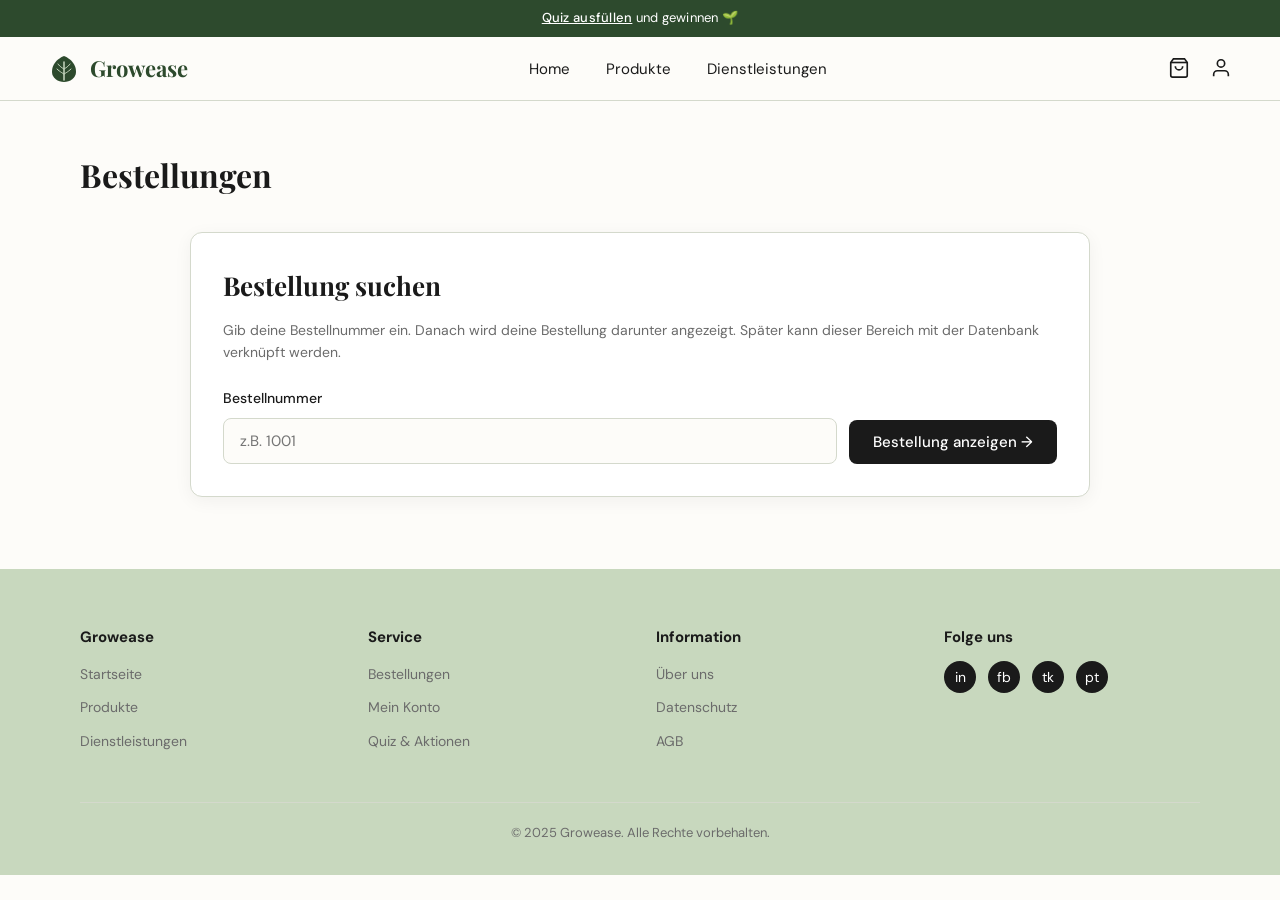
==== commit 2c6ba4e6: "Diverse Optimierungen" ====
--- a/bestellungen.html
+++ b/bestellungen.html
@@ -17,6 +17,80 @@
         padding: 32px 80px 72px;
         overflow-x: auto;
       }
+      .order-search-card,
+      .order-result-card {
+        background: #fff;
+        border: 1px solid var(--border);
+        border-radius: 12px;
+        padding: 32px;
+        box-shadow: 0 4px 18px rgba(0, 0, 0, 0.05);
+        max-width: 900px;
+        margin: 0 auto;
+      }
+      .order-search-card h2 {
+        font-family: var(--font-display);
+        font-size: 26px;
+        margin-bottom: 12px;
+      }
+      .order-search-card p {
+        color: var(--text-muted);
+        font-size: 14px;
+        margin-bottom: 24px;
+      }
+      .order-form {
+        display: flex;
+        gap: 12px;
+        align-items: flex-end;
+        flex-wrap: wrap;
+      }
+      .order-field {
+        flex: 1;
+        min-width: 240px;
+      }
+      .order-field label {
+        display: block;
+        font-size: 14px;
+        font-weight: 500;
+        margin-bottom: 8px;
+      }
+      .order-field input {
+        width: 100%;
+        border: 1px solid var(--border);
+        border-radius: var(--radius);
+        padding: 12px 16px;
+        font-family: var(--font-body);
+        font-size: 15px;
+        background: var(--warm-white);
+        outline: none;
+        transition: border-color var(--transition);
+      }
+      .order-field input:focus {
+        border-color: var(--green-mid);
+      }
+      .order-message {
+        display: none;
+        color: #8a1f1f;
+        font-size: 14px;
+        margin-top: 14px;
+      }
+      .order-result-card {
+        display: none;
+        margin-top: 24px;
+        max-width: 1100px;
+      }
+      .order-result-card.is-visible {
+        display: block;
+      }
+      .order-result-card h2 {
+        font-family: var(--font-display);
+        font-size: 26px;
+        margin-bottom: 16px;
+      }
+      .order-placeholder-note {
+        color: var(--text-muted);
+        font-size: 13px;
+        margin-top: 16px;
+      }
       .status-badge {
         display: inline-block;
         padding: 3px 10px;
@@ -42,6 +116,14 @@
         }
         .orders-wrapper {
           padding: 24px 16px 48px;
+        }
+        .order-search-card,
+        .order-result-card {
+          padding: 24px;
+        }
+        .order-form {
+          flex-direction: column;
+          align-items: stretch;
         }
       }
     </style>
@@ -103,7 +185,7 @@
         <li><a href="dienstleistungen.html">Dienstleistungen</a></li>
         <!-- <li><a href="quiz.html">Quiz</a></li> -->
         <!-- <li><a href="bestellungen.html">Bestellungen</a></li> -->
-        <!-- <li><a href="kunden.html">Kunden</a></li> -->
+        <!-- <li><a href="kunden.html">Mein Konto</a></li> -->
       </ul>
       <div class="nav-actions">
         <a href="bestellungen.html" class="nav-icon-btn" title="Warenkorb">
@@ -177,38 +259,61 @@
       <a href="dienstleistungen.html">Dienstleistungen</a>
       <a href="quiz.html">Quiz</a>
       <a href="bestellungen.html">Bestellungen</a>
-      <a href="kunden.html">Kunden</a>
+      <a href="kunden.html">Mein Konto</a>
     </div>
 
     <div class="page-header"><h1>Bestellungen</h1></div>
     <div class="orders-wrapper">
-      <table class="orders-table">
-        <thead>
-          <tr>
-            <th>Nr.</th>
-            <th>Kunde</th>
-            <th>Produkt</th>
-            <th>Menge</th>
-            <th>Datum</th>
-            <th>Status</th>
-            <th>Betrag</th>
-          </tr>
-        </thead>
-        <tbody id="ordersBody">
-          <tr>
-            <td
-              colspan="7"
-              style="
-                text-align: center;
-                padding: 32px;
-                color: var(--text-muted);
-              "
-            >
-              Lade Bestellungen…
-            </td>
-          </tr>
-        </tbody>
-      </table>
+      <div class="order-search-card">
+        <h2>Bestellung suchen</h2>
+        <p>
+          Gib deine Bestellnummer ein. Danach wird deine Bestellung darunter
+          angezeigt. Später kann dieser Bereich mit der Datenbank verknüpft
+          werden.
+        </p>
+
+        <form class="order-form" id="orderSearchForm">
+          <div class="order-field">
+            <label for="orderNumber">Bestellnummer</label>
+            <input
+              type="text"
+              id="orderNumber"
+              name="orderNumber"
+              placeholder="z.B. 1001"
+              required
+            />
+          </div>
+          <button type="submit" class="btn btn-primary">
+            Bestellung anzeigen →
+          </button>
+        </form>
+
+        <p class="order-message" id="orderMessage">
+          Bitte gib eine Bestellnummer ein.
+        </p>
+      </div>
+
+      <div class="order-result-card" id="orderResult">
+        <h2>Gefundene Bestellung</h2>
+        <table class="orders-table">
+          <thead>
+            <tr>
+              <th>Nr.</th>
+              <th>Kunde</th>
+              <th>Produkt</th>
+              <th>Menge</th>
+              <th>Datum</th>
+              <th>Status</th>
+              <th>Betrag</th>
+            </tr>
+          </thead>
+          <tbody id="ordersBody"></tbody>
+        </table>
+        <p class="order-placeholder-note">
+          Platzhalter: Diese Daten sind aktuell noch Beispielwerte. Später
+          können sie durch echte Daten aus der Datenbank ersetzt werden.
+        </p>
+      </div>
     </div>
 
     <!-- FOOTER -->
@@ -251,7 +356,7 @@
       <div class="footer-bottom">© 2025 Growease. Alle Rechte vorbehalten.</div>
     </footer>
 
-    <script src="assets/js/nav.js"></script>
+    <script src="nav.js"></script>
     <script>
       function statusBadge(s) {
         var cls =
@@ -260,6 +365,7 @@
             versandt: "versandt",
             abgeschlossen: "abgeschlossen",
           }[(s || "").toLowerCase()] || "offen";
+
         return (
           '<span class="status-badge status-' +
           cls +
@@ -268,99 +374,88 @@
           "</span>"
         );
       }
-      async function loadOrders() {
+
+      // Platzhalter-Daten: später durch Datenbank/API ersetzen
+      var demoOrders = [
+        {
+          id: "1001",
+          kunde: "Anna Müller",
+          produkt: "Pflanzerde Premium",
+          menge: 2,
+          datum: "2025-05-10",
+          status: "versandt",
+          betrag: 25.8,
+        },
+        {
+          id: "1002",
+          kunde: "Beat Keller",
+          produkt: "Bio-Dünger Set",
+          menge: 1,
+          datum: "2025-05-12",
+          status: "abgeschlossen",
+          betrag: 18.5,
+        },
+        {
+          id: "1003",
+          kunde: "Carmen Huber",
+          produkt: "Kräuter-Starter Kit",
+          menge: 3,
+          datum: "2025-05-14",
+          status: "offen",
+          betrag: 89.7,
+        },
+      ];
+
+      function showOrder(order) {
         var tbody = document.getElementById("ordersBody");
-        try {
-          var res = await fetch(
-            "http://localhost:8081/api.php/records/Bestellung?limit=50",
-          );
-          if (!res.ok) throw new Error();
-          var data = await res.json();
-          var records = data.records || [];
-          if (!records.length) {
-            tbody.innerHTML =
-              '<tr><td colspan="7" style="text-align:center;padding:32px;color:var(--text-muted);">Keine Bestellungen vorhanden.</td></tr>';
+        var resultBox = document.getElementById("orderResult");
+
+        tbody.innerHTML =
+          "<tr><td>#" +
+          order.id +
+          "</td><td>" +
+          order.kunde +
+          "</td><td>" +
+          order.produkt +
+          "</td><td>" +
+          order.menge +
+          "</td><td>" +
+          new Date(order.datum).toLocaleDateString("de-CH") +
+          "</td><td>" +
+          statusBadge(order.status) +
+          "</td><td>CHF " +
+          Number(order.betrag).toFixed(2) +
+          "</td></tr>";
+
+        resultBox.classList.add("is-visible");
+      }
+
+      document
+        .getElementById("orderSearchForm")
+        .addEventListener("submit", function (event) {
+          event.preventDefault();
+
+          var orderNumber = document
+            .getElementById("orderNumber")
+            .value.trim()
+            .replace("#", "");
+          var message = document.getElementById("orderMessage");
+
+          if (orderNumber === "") {
+            message.textContent = "Bitte gib eine Bestellnummer ein.";
+            message.style.display = "block";
             return;
           }
-          tbody.innerHTML = records
-            .map(function (r) {
-              return (
-                "<tr><td>#" +
-                (r.id || "–") +
-                "</td><td>" +
-                (r.Kunde || r.Kunde_id || "–") +
-                "</td><td>" +
-                (r.Produkt || r.Produkt_id || "–") +
-                "</td><td>" +
-                (r.Menge || r.Anzahl || "–") +
-                "</td><td>" +
-                (r.Datum
-                  ? new Date(r.Datum).toLocaleDateString("de-CH")
-                  : "–") +
-                "</td><td>" +
-                statusBadge(r.Status) +
-                "</td><td>" +
-                (r.Betrag != null
-                  ? "CHF " + parseFloat(r.Betrag).toFixed(2)
-                  : "–") +
-                "</td></tr>"
-              );
-            })
-            .join("");
-        } catch (e) {
-          var demos = [
-            {
-              id: 1001,
-              kunde: "Anna Müller",
-              produkt: "Pflanzerde Premium",
-              menge: 2,
-              datum: "2025-05-10",
-              status: "versandt",
-              betrag: 25.8,
-            },
-            {
-              id: 1002,
-              kunde: "Beat Keller",
-              produkt: "Bio-Dünger Set",
-              menge: 1,
-              datum: "2025-05-12",
-              status: "abgeschlossen",
-              betrag: 18.5,
-            },
-            {
-              id: 1003,
-              kunde: "Carmen Huber",
-              produkt: "Kräuter-Starter Kit",
-              menge: 3,
-              datum: "2025-05-14",
-              status: "offen",
-              betrag: 89.7,
-            },
-          ];
-          tbody.innerHTML = demos
-            .map(function (r) {
-              return (
-                "<tr><td>#" +
-                r.id +
-                "</td><td>" +
-                r.kunde +
-                "</td><td>" +
-                r.produkt +
-                "</td><td>" +
-                r.menge +
-                "</td><td>" +
-                new Date(r.datum).toLocaleDateString("de-CH") +
-                "</td><td>" +
-                statusBadge(r.status) +
-                "</td><td>CHF " +
-                r.betrag.toFixed(2) +
-                "</td></tr>"
-              );
-            })
-            .join("");
-        }
-      }
-      loadOrders();
+
+          // Platzhalter-Logik: später mit Datenbankabfrage ersetzen
+          var foundOrder =
+            demoOrders.find(function (order) {
+              return order.id === orderNumber;
+            }) || demoOrders[0];
+
+          message.style.display = "none";
+          showOrder(foundOrder);
+        });
     </script>
   </body>
 </html>
--- a/style.css
+++ b/style.css
@@ -199,6 +199,10 @@
   justify-content: center;
   gap: 32px;
 }
+
+.mobile-menu.is-open {
+  display: flex;
+}
 .mobile-menu a {
   font-family: var(--font-display);
   font-size: 28px;
@@ -223,7 +227,7 @@
 .hero {
   position: relative;
   overflow: hidden;
-  background: var(--green-pale);
+  background: var(--warm-white);
   min-height: 480px;
   display: flex;
   align-items: center;
@@ -687,6 +691,63 @@
   font-size: 18px;
 }
 
+/* Aufklappbare Dienstleistungen */
+.service-item {
+  border-bottom: 1px solid var(--border);
+}
+.service-row {
+  width: 100%;
+  background: none;
+  border: none;
+  font-family: var(--font-body);
+  color: var(--text-dark);
+  text-align: left;
+}
+.service-row:hover h3,
+.service-row:hover .service-arrow {
+  color: var(--green-dark);
+}
+.service-img {
+  display: flex;
+  align-items: center;
+  justify-content: center;
+  color: var(--green-mid);
+  font-size: 24px;
+}
+.service-arrow {
+  transition:
+    transform var(--transition),
+    color var(--transition);
+}
+.service-item.open .service-arrow {
+  transform: rotate(90deg);
+  color: var(--green-dark);
+}
+.service-detail {
+  max-height: 0;
+  overflow: hidden;
+  transition:
+    max-height 0.35s ease,
+    padding 0.25s ease;
+  padding: 0 0 0 100px;
+}
+.service-detail p {
+  font-size: 14px;
+  color: var(--text-muted);
+  line-height: 1.7;
+  max-width: 620px;
+}
+.service-item.open .service-detail {
+  max-height: 220px;
+  padding-bottom: 20px;
+}
+
+@media (max-width: 700px) {
+  .service-detail {
+    padding-left: 0;
+  }
+}
+
 /* ── QUIZ PAGE ── */
 .quiz-hero {
   background: var(--green-pale);
@@ -751,6 +812,66 @@
   justify-content: center;
   gap: 8px;
   margin-top: 24px;
+}
+
+.quiz-info-text {
+  margin-top: 18px;
+  padding: 14px 16px;
+  background: rgba(255, 255, 255, 0.65);
+  border-left: 3px solid var(--green-mid);
+  border-radius: var(--radius);
+  font-size: 14px;
+  line-height: 1.6;
+}
+
+.quiz-form {
+  display: block;
+}
+
+.quiz-email-step {
+  text-align: center;
+  padding-top: 8px;
+}
+
+.quiz-email-step h3 {
+  font-family: var(--font-display);
+  font-size: 24px;
+  margin-bottom: 12px;
+}
+
+.quiz-email-step p {
+  color: var(--text-muted);
+  font-size: 14px;
+  max-width: 520px;
+  margin: 0 auto 24px;
+}
+
+.quiz-email-step label {
+  display: block;
+  text-align: left;
+  max-width: 420px;
+  margin: 0 auto 8px;
+  font-size: 14px;
+  font-weight: 500;
+}
+
+.quiz-email-step input[type="email"] {
+  display: block;
+  width: 100%;
+  max-width: 420px;
+  margin: 0 auto 20px;
+  border: 1px solid var(--border);
+  border-radius: var(--radius);
+  padding: 12px 16px;
+  font-family: var(--font-body);
+  font-size: 15px;
+  background: var(--warm-white);
+  outline: none;
+  transition: border-color var(--transition);
+}
+
+.quiz-email-step input[type="email"]:focus {
+  border-color: var(--green-mid);
 }
 
 /* FAQ Section */
@@ -872,20 +993,39 @@
     display: flex;
   }
 
+  .hero {
+    padding: 16px 16px 0;
+  }
+
   .hero-slide {
     flex-direction: column;
     padding: 0;
-    gap: 0;
+    gap: 24px;
     min-height: auto;
   }
+
   .hero-image {
     order: -1;
     width: 100%;
-    min-height: 240px;
-    border-radius: 0;
-  }
+    height: 260px;
+    min-height: 260px;
+    flex: none;
+    border-radius: var(--radius);
+  }
+
+  .hero-image img {
+    width: 100%;
+    height: 100%;
+    object-fit: cover;
+    object-position: center;
+  }
+
+  .hero-image .placeholder-img {
+    height: 100%;
+  }
+
   .hero-content {
-    padding: 32px 24px 48px;
+    padding: 0 8px 48px;
   }
   .hero-arrow {
     display: none;
@@ -895,10 +1035,16 @@
     grid-template-columns: 1fr;
     grid-template-rows: auto;
   }
+
   .feature-center-img {
     grid-row: auto;
     grid-column: auto;
-    min-height: 200px;
+    order: -1;
+    min-height: 220px;
+  }
+
+  .feature-item {
+    order: 1;
   }
 
   .products-grid {
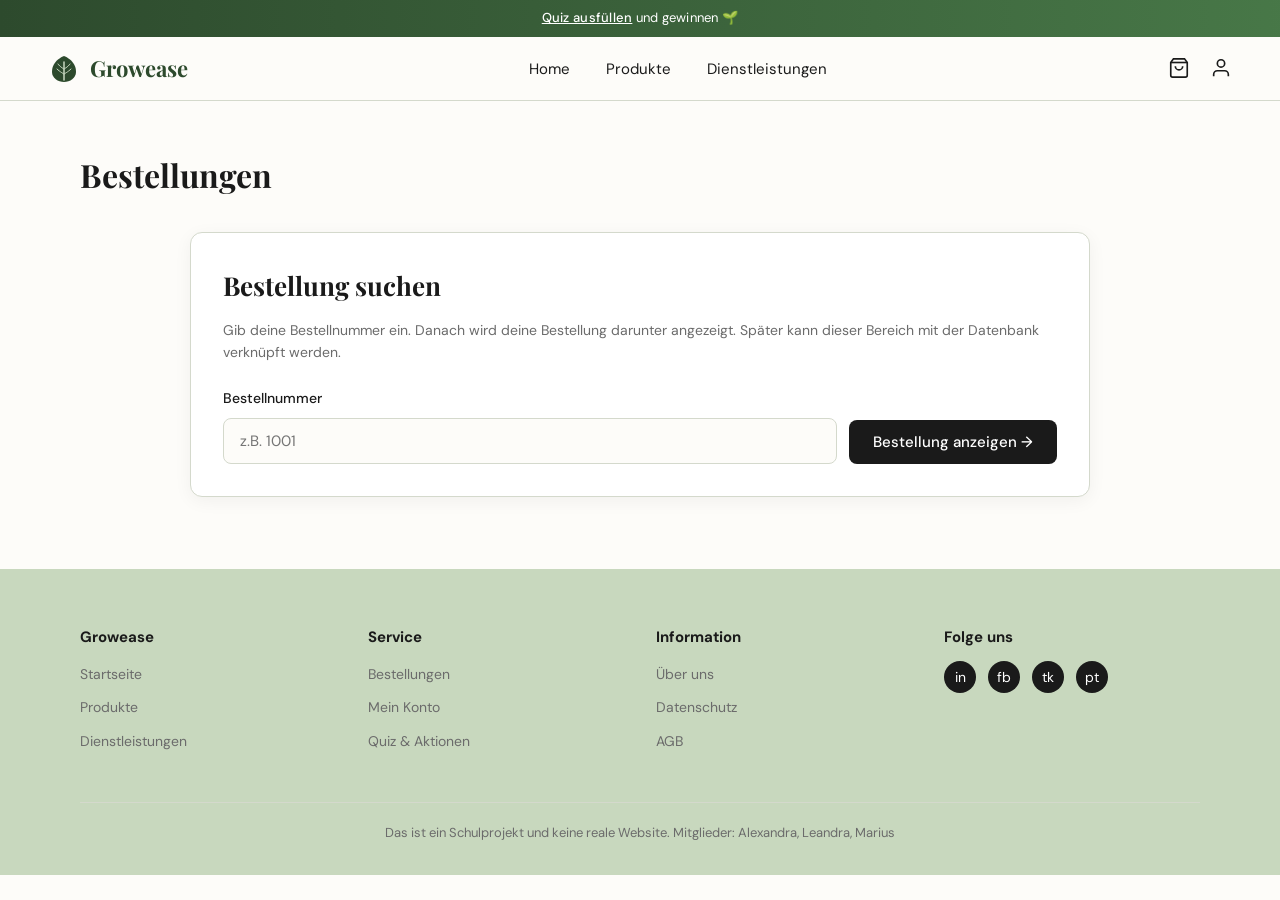
==== commit a584c082: "diverse anpassungen" ====
--- a/bestellungen.html
+++ b/bestellungen.html
@@ -4,7 +4,7 @@
     <meta charset="UTF-8" />
     <meta name="viewport" content="width=device-width, initial-scale=1.0" />
     <title>Growease – Bestellungen</title>
-    <link rel="stylesheet" href="style.css" />
+    <link rel="stylesheet" href="common.css" />
     <style>
       .page-header {
         padding: 48px 80px 0;
@@ -353,10 +353,10 @@
           </div>
         </div>
       </div>
-      <div class="footer-bottom">© 2025 Growease. Alle Rechte vorbehalten.</div>
+      <div class="footer-bottom">Das ist ein Schulprojekt und keine reale Website. Mitglieder: Alexandra, Leandra, Marius</div>
     </footer>
 
-    <script src="nav.js"></script>
+    <script src="common.js"></script>
     <script>
       function statusBadge(s) {
         var cls =
--- a/common.css
+++ b/common.css
@@ -0,0 +1,1278 @@
+@import url("https://fonts.googleapis.com/css2?family=Playfair+Display:wght@400;700&family=DM+Sans:wght@300;400;500&display=swap");
+
+:root {
+  --green-dark: #2d4a2d;
+  --green-mid: #4a7c4a;
+  --green-light: #c8d8c0;
+  --green-pale: #e8efe4;
+  --cream: #f7f4ee;
+  --warm-white: #fdfcf9;
+  --text-dark: #1a1a1a;
+  --text-muted: #6b6b6b;
+  --border: #d4d9cc;
+  --footer-bg: #c8d8be;
+  --font-display: "Playfair Display", serif;
+  --font-body: "DM Sans", sans-serif;
+  --radius: 8px;
+  --transition: 0.25s ease;
+}
+
+*,
+*::before,
+*::after {
+  box-sizing: border-box;
+  margin: 0;
+  padding: 0;
+}
+
+html {
+  scroll-behavior: smooth;
+}
+
+body {
+  font-family: var(--font-body);
+  background: var(--warm-white);
+  color: var(--text-dark);
+  font-size: 16px;
+  line-height: 1.6;
+}
+
+a {
+  text-decoration: none;
+  color: inherit;
+}
+img {
+  max-width: 100%;
+  display: block;
+}
+
+/* ── PROMO BANNER ── */
+.promo-banner {
+  background: var(--green-dark);
+  color: #fff;
+  text-align: center;
+  font-size: 13px;
+  padding: 8px 16px;
+  letter-spacing: 0.02em;
+}
+.promo-banner a {
+  color: #fff;
+  text-decoration: underline;
+  font-weight: 500;
+}
+
+/* ── NAVIGATION ── */
+.main-nav {
+  position: sticky;
+  top: 0;
+  z-index: 100;
+  background: var(--warm-white);
+  border-bottom: 1px solid var(--border);
+  display: flex;
+  align-items: center;
+  justify-content: space-between;
+  padding: 0 48px;
+  height: 64px;
+  gap: 24px;
+}
+
+.nav-logo {
+  display: flex;
+  align-items: center;
+  gap: 10px;
+  flex-shrink: 0;
+  text-decoration: none;
+}
+.nav-logo-icon {
+  flex-shrink: 0;
+  transition: transform var(--transition);
+}
+.nav-logo:hover .nav-logo-icon {
+  transform: rotate(-8deg) scale(1.08);
+}
+.nav-logo-text {
+  font-family: var(--font-display);
+  font-size: 22px;
+  font-weight: 700;
+  color: var(--green-dark);
+  white-space: nowrap;
+}
+
+.nav-links {
+  display: flex;
+  list-style: none;
+  gap: 36px;
+  align-items: center;
+}
+
+.nav-links a {
+  font-size: 15px;
+  font-weight: 400;
+  color: var(--text-dark);
+  transition: color var(--transition);
+  position: relative;
+}
+.nav-links a::after {
+  content: "";
+  position: absolute;
+  bottom: -4px;
+  left: 0;
+  width: 0;
+  height: 2px;
+  background: var(--green-dark);
+  transition: width var(--transition);
+}
+.nav-links a:hover::after,
+.nav-links a.active::after {
+  width: 100%;
+}
+.nav-links a.active {
+  font-weight: 500;
+}
+
+.nav-actions {
+  display: flex;
+  gap: 20px;
+  align-items: center;
+  flex-shrink: 0;
+}
+.nav-actions button {
+  background: none;
+  border: none;
+  cursor: pointer;
+  color: var(--text-dark);
+  font-size: 20px;
+  display: flex;
+  align-items: center;
+  transition: color var(--transition);
+}
+.nav-actions button:hover {
+  color: var(--green-dark);
+}
+
+/* Hamburger */
+.nav-hamburger {
+  display: none;
+  background: none;
+  border: none;
+  cursor: pointer;
+  flex-direction: column;
+  gap: 5px;
+  padding: 8px;
+  z-index: 10;
+  position: relative;
+}
+.nav-hamburger span {
+  display: block;
+  width: 24px;
+  height: 2px;
+  background: var(--text-dark);
+  transition: all var(--transition);
+}
+
+/* Hamburger open state animation */
+.nav-hamburger.is-open span:nth-child(1) {
+  transform: translateY(7px) rotate(45deg);
+}
+.nav-hamburger.is-open span:nth-child(2) {
+  opacity: 0;
+  transform: scaleX(0);
+}
+.nav-hamburger.is-open span:nth-child(3) {
+  transform: translateY(-7px) rotate(-45deg);
+}
+
+/* Hide account icon on mobile (keep cart) */
+@media (max-width: 900px) {
+  .nav-action-desktop {
+    display: none;
+  }
+}
+.mobile-menu {
+  display: none;
+  position: fixed;
+  inset: 0;
+  background: var(--warm-white);
+  z-index: 500;
+  flex-direction: column;
+  align-items: center;
+  justify-content: center;
+  gap: 32px;
+}
+
+.mobile-menu.is-open {
+  display: flex;
+}
+.mobile-menu a {
+  font-family: var(--font-display);
+  font-size: 28px;
+  color: var(--text-dark);
+  transition: color var(--transition);
+}
+.mobile-menu a:hover {
+  color: var(--green-dark);
+}
+.mobile-menu-close {
+  position: absolute;
+  top: 20px;
+  right: 24px;
+  background: none;
+  border: none;
+  font-size: 28px;
+  cursor: pointer;
+  color: var(--text-dark);
+}
+
+/* ── HERO SLIDER ── */
+.hero {
+  position: relative;
+  overflow: hidden;
+  background: var(--warm-white);
+  min-height: 480px;
+  display: flex;
+  align-items: center;
+}
+.hero-slides {
+  display: flex;
+  width: 100%;
+  transition: transform 0.5s ease;
+}
+.hero-slide {
+  min-width: 100%;
+  display: flex;
+  align-items: center;
+  padding: 64px 80px;
+  gap: 64px;
+  min-height: 480px;
+  position: relative;
+}
+.hero-content {
+  flex: 1;
+  z-index: 1;
+}
+.hero-content h1 {
+  font-family: var(--font-display);
+  font-size: clamp(32px, 4vw, 56px);
+  color: var(--text-dark);
+  line-height: 1.15;
+  margin-bottom: 16px;
+}
+.hero-content p {
+  color: var(--text-muted);
+  font-size: 17px;
+  max-width: 440px;
+  margin-bottom: 32px;
+}
+.hero-image {
+  flex: 1;
+  min-height: 320px;
+  background: var(--green-light);
+  border-radius: var(--radius);
+  overflow: hidden;
+  display: flex;
+  align-items: center;
+  justify-content: center;
+}
+.hero-image img {
+  width: 100%;
+  height: 100%;
+  object-fit: cover;
+}
+.placeholder-img {
+  width: 100%;
+  height: 100%;
+  display: flex;
+  align-items: center;
+  justify-content: center;
+  background: var(--green-light);
+  color: var(--green-mid);
+  font-size: 14px;
+}
+
+.hero-arrow {
+  position: absolute;
+  top: 50%;
+  transform: translateY(-50%);
+  background: rgba(255, 255, 255, 0.85);
+  border: 1px solid var(--border);
+  border-radius: 50%;
+  width: 40px;
+  height: 40px;
+  cursor: pointer;
+  font-size: 18px;
+  display: flex;
+  align-items: center;
+  justify-content: center;
+  z-index: 10;
+  transition: background var(--transition);
+}
+.hero-arrow:hover {
+  background: #fff;
+}
+.hero-arrow.left {
+  left: 16px;
+}
+.hero-arrow.right {
+  right: 16px;
+}
+
+.hero-dots {
+  position: absolute;
+  bottom: 20px;
+  left: 50%;
+  transform: translateX(-50%);
+  display: flex;
+  gap: 8px;
+}
+.hero-dot {
+  width: 8px;
+  height: 8px;
+  border-radius: 50%;
+  background: var(--green-light);
+  border: none;
+  cursor: pointer;
+  transition: background var(--transition);
+}
+.hero-dot.active {
+  background: var(--green-dark);
+}
+
+/* ── BUTTONS ── */
+.btn {
+  display: inline-flex;
+  align-items: center;
+  gap: 8px;
+  padding: 12px 24px;
+  border-radius: var(--radius);
+  font-family: var(--font-body);
+  font-size: 15px;
+  font-weight: 500;
+  cursor: pointer;
+  border: none;
+  transition: all var(--transition);
+  text-decoration: none;
+}
+.btn-primary {
+  background: var(--text-dark);
+  color: #fff;
+}
+.btn-primary:hover {
+  background: var(--green-dark);
+}
+.btn-outline {
+  background: transparent;
+  color: var(--green-dark);
+  border: 1px solid var(--green-light);
+}
+.btn-outline:hover {
+  background: var(--green-pale);
+  border-color: var(--green-mid);
+}
+
+/* ── SECTION COMMON ── */
+section {
+  padding: 72px 80px;
+}
+.section-title {
+  font-family: var(--font-display);
+  font-size: clamp(24px, 3vw, 36px);
+  font-weight: 700;
+  text-align: center;
+  margin-bottom: 48px;
+}
+
+/* ── FEATURES SECTION ── */
+.features-section {
+  background: var(--green-pale);
+  padding: 72px 80px;
+}
+.features-layout {
+  display: grid;
+  grid-template-columns: 1fr 1.2fr 1fr;
+  grid-template-rows: auto auto;
+  gap: 32px;
+  align-items: center;
+  max-width: 1200px;
+  margin: 0 auto;
+}
+.feature-center-img {
+  grid-row: 1 / 3;
+  grid-column: 2;
+  border-radius: var(--radius);
+  overflow: hidden;
+  min-height: 360px;
+  background: var(--green-light);
+}
+.feature-center-img img {
+  width: 100%;
+  height: 100%;
+  object-fit: cover;
+}
+
+.feature-item {
+  display: flex;
+  align-items: flex-start;
+  gap: 16px;
+}
+.feature-icon {
+  width: 40px;
+  height: 40px;
+  border-radius: 50%;
+  background: var(--green-light);
+  display: flex;
+  align-items: center;
+  justify-content: center;
+  font-size: 18px;
+  flex-shrink: 0;
+}
+.feature-item h4 {
+  font-weight: 500;
+  margin-bottom: 4px;
+  font-size: 15px;
+}
+.feature-item p {
+  font-size: 14px;
+  color: var(--text-muted);
+}
+
+/* ── PRODUCTS GRID ── */
+.products-section {
+  background: var(--warm-white);
+}
+.products-grid {
+  display: grid;
+  grid-template-columns: repeat(3, 1fr);
+  gap: 32px;
+  max-width: 1200px;
+  margin: 0 auto;
+}
+.product-card {
+  display: flex;
+  flex-direction: column;
+  gap: 12px;
+  cursor: pointer;
+  transition: transform var(--transition);
+}
+.product-card:hover {
+  transform: translateY(-4px);
+}
+.product-img {
+  background: var(--green-pale);
+  border-radius: var(--radius);
+  overflow: hidden;
+  aspect-ratio: 4/3;
+  display: flex;
+  align-items: center;
+  justify-content: center;
+  color: var(--green-mid);
+  font-size: 13px;
+}
+.product-img img {
+  width: 100%;
+  height: 100%;
+  object-fit: cover;
+}
+.product-card h3 {
+  font-weight: 600;
+  font-size: 16px;
+}
+.product-card p {
+  font-size: 14px;
+  color: var(--text-muted);
+  flex: 1;
+}
+.product-card .btn {
+  align-self: flex-start;
+  margin-top: 4px;
+}
+
+/* ── LOADING STATE ── */
+.loading-placeholder {
+  background: linear-gradient(
+    90deg,
+    var(--green-pale) 25%,
+    var(--green-light) 50%,
+    var(--green-pale) 75%
+  );
+  background-size: 200% 100%;
+  animation: shimmer 1.5s infinite;
+  border-radius: var(--radius);
+}
+@keyframes shimmer {
+  to {
+    background-position: -200% 0;
+  }
+}
+
+/* ── FOOTER ── */
+footer {
+  background: var(--footer-bg);
+  padding: 56px 80px 32px;
+}
+.footer-grid {
+  display: grid;
+  grid-template-columns: repeat(4, 1fr);
+  gap: 32px;
+  max-width: 1200px;
+  margin: 0 auto 40px;
+}
+.footer-col h4 {
+  font-weight: 700;
+  font-size: 15px;
+  margin-bottom: 12px;
+}
+.footer-col ul {
+  list-style: none;
+}
+.footer-col ul li {
+  margin-bottom: 8px;
+}
+.footer-col ul li a {
+  font-size: 14px;
+  color: var(--text-muted);
+  transition: color var(--transition);
+}
+.footer-col ul li a:hover {
+  color: var(--text-dark);
+}
+.footer-social {
+  display: flex;
+  gap: 12px;
+  margin-top: 8px;
+}
+.social-dot {
+  width: 32px;
+  height: 32px;
+  border-radius: 50%;
+  background: var(--text-dark);
+  display: flex;
+  align-items: center;
+  justify-content: center;
+  color: #fff;
+  font-size: 14px;
+  cursor: pointer;
+  transition: background var(--transition);
+}
+.social-dot:hover {
+  background: var(--green-dark);
+}
+.footer-bottom {
+  border-top: 1px solid var(--border);
+  padding-top: 20px;
+  text-align: center;
+  font-size: 13px;
+  color: var(--text-muted);
+  max-width: 1200px;
+  margin: 0 auto;
+}
+
+/* ── IMAGE UPLOAD HELPER ── */
+.img-container {
+  position: relative;
+  overflow: hidden;
+  display: flex;
+  align-items: center;
+  justify-content: center;
+}
+.img-container img {
+  width: 100%;
+  height: 100%;
+  object-fit: cover;
+  position: absolute;
+  inset: 0;
+}
+
+/* ── PRODUCTS PAGE ── */
+.page-layout {
+  display: flex;
+  gap: 0;
+  min-height: calc(100vh - 64px);
+}
+.sidebar {
+  width: 220px;
+  flex-shrink: 0;
+  padding: 32px 24px;
+  border-right: 1px solid var(--border);
+  background: var(--warm-white);
+}
+.sidebar h3 {
+  font-size: 13px;
+  font-weight: 600;
+  text-transform: uppercase;
+  letter-spacing: 0.08em;
+  color: var(--text-muted);
+  margin-bottom: 16px;
+}
+.sidebar label {
+  display: flex;
+  align-items: center;
+  gap: 10px;
+  font-size: 14px;
+  cursor: pointer;
+  padding: 6px 0;
+  transition: color var(--transition);
+}
+.sidebar label:hover {
+  color: var(--green-dark);
+}
+.sidebar input[type="checkbox"] {
+  accent-color: var(--green-dark);
+  width: 15px;
+  height: 15px;
+}
+
+.main-content {
+  flex: 1;
+  padding: 32px 48px;
+}
+.products-toolbar {
+  display: flex;
+  justify-content: flex-end;
+  margin-bottom: 32px;
+}
+.search-bar {
+  border: 1px solid var(--border);
+  border-radius: 32px;
+  padding: 10px 20px;
+  font-family: var(--font-body);
+  font-size: 14px;
+  width: 280px;
+  background: var(--warm-white);
+  outline: none;
+  transition: border-color var(--transition);
+}
+.search-bar:focus {
+  border-color: var(--green-mid);
+}
+
+/* ── DIENSTLEISTUNGEN PAGE ── */
+.services-list {
+  max-width: 800px;
+  margin: 0 auto;
+  display: flex;
+  flex-direction: column;
+  gap: 0;
+}
+.service-row {
+  display: flex;
+  align-items: center;
+  gap: 20px;
+  padding: 20px 0;
+  border-bottom: 1px solid var(--border);
+  cursor: pointer;
+  transition: background var(--transition);
+}
+.service-img {
+  width: 80px;
+  height: 60px;
+  border-radius: 6px;
+  background: var(--green-pale);
+  flex-shrink: 0;
+  overflow: hidden;
+}
+.service-img img {
+  width: 100%;
+  height: 100%;
+  object-fit: cover;
+}
+.service-info {
+  flex: 1;
+}
+.service-info h3 {
+  font-weight: 600;
+  font-size: 16px;
+}
+.service-info p {
+  font-size: 14px;
+  color: var(--text-muted);
+}
+.service-arrow {
+  color: var(--text-muted);
+  font-size: 18px;
+}
+
+/* Aufklappbare Dienstleistungen */
+.service-item {
+  border-bottom: 1px solid var(--border);
+}
+.service-row {
+  width: 100%;
+  background: none;
+  border: none;
+  font-family: var(--font-body);
+  color: var(--text-dark);
+  text-align: left;
+}
+.service-row:hover h3,
+.service-row:hover .service-arrow {
+  color: var(--green-dark);
+}
+.service-img {
+  display: flex;
+  align-items: center;
+  justify-content: center;
+  color: var(--green-mid);
+  font-size: 24px;
+}
+.service-arrow {
+  transition:
+    transform var(--transition),
+    color var(--transition);
+}
+.service-item.open .service-arrow {
+  transform: rotate(90deg);
+  color: var(--green-dark);
+}
+.service-detail {
+  max-height: 0;
+  overflow: hidden;
+  transition:
+    max-height 0.35s ease,
+    padding 0.25s ease;
+  padding: 0 0 0 100px;
+}
+.service-detail p {
+  font-size: 14px;
+  color: var(--text-muted);
+  line-height: 1.7;
+  max-width: 620px;
+}
+.service-item.open .service-detail {
+  max-height: 220px;
+  padding-bottom: 20px;
+}
+
+@media (max-width: 700px) {
+  .service-detail {
+    padding-left: 0;
+  }
+}
+
+/* ── QUIZ PAGE ── */
+.quiz-hero {
+  background: var(--green-pale);
+  padding: 72px 80px;
+  display: grid;
+  grid-template-columns: 1fr 1.6fr;
+  gap: 64px;
+  align-items: center;
+}
+.quiz-intro h1 {
+  font-family: var(--font-display);
+  font-size: clamp(28px, 4vw, 48px);
+  margin-bottom: 16px;
+}
+.quiz-intro p {
+  color: var(--text-muted);
+  font-size: 16px;
+}
+.quiz-card {
+  background: #fff;
+  border-radius: 12px;
+  padding: 40px;
+  box-shadow: 0 4px 24px rgba(0, 0, 0, 0.08);
+}
+.quiz-progress {
+  font-size: 13px;
+  color: var(--text-muted);
+  text-align: center;
+  margin-bottom: 20px;
+}
+.quiz-question {
+  font-family: var(--font-display);
+  font-size: 22px;
+  text-align: center;
+  margin-bottom: 32px;
+  line-height: 1.4;
+}
+.quiz-options {
+  display: flex;
+  gap: 12px;
+  justify-content: center;
+  flex-wrap: wrap;
+}
+.quiz-option {
+  border: 1px solid var(--border);
+  border-radius: var(--radius);
+  padding: 12px 24px;
+  cursor: pointer;
+  font-family: var(--font-body);
+  font-size: 15px;
+  background: #fff;
+  transition: all var(--transition);
+}
+.quiz-option:hover,
+.quiz-option.selected {
+  background: var(--green-pale);
+  border-color: var(--green-mid);
+  color: var(--green-dark);
+}
+.quiz-dots {
+  display: flex;
+  justify-content: center;
+  gap: 8px;
+  margin-top: 24px;
+}
+
+.quiz-info-text {
+  margin-top: 18px;
+  padding: 14px 16px;
+  background: rgba(255, 255, 255, 0.65);
+  border-left: 3px solid var(--green-mid);
+  border-radius: var(--radius);
+  font-size: 14px;
+  line-height: 1.6;
+}
+
+.quiz-form {
+  display: block;
+}
+
+.quiz-email-step {
+  text-align: center;
+  padding-top: 8px;
+}
+
+.quiz-email-step h3 {
+  font-family: var(--font-display);
+  font-size: 24px;
+  margin-bottom: 12px;
+}
+
+.quiz-email-step p {
+  color: var(--text-muted);
+  font-size: 14px;
+  max-width: 520px;
+  margin: 0 auto 24px;
+}
+
+.quiz-email-step label {
+  display: block;
+  text-align: left;
+  max-width: 420px;
+  margin: 0 auto 8px;
+  font-size: 14px;
+  font-weight: 500;
+}
+
+.quiz-email-step input[type="email"] {
+  display: block;
+  width: 100%;
+  max-width: 420px;
+  margin: 0 auto 20px;
+  border: 1px solid var(--border);
+  border-radius: var(--radius);
+  padding: 12px 16px;
+  font-family: var(--font-body);
+  font-size: 15px;
+  background: var(--warm-white);
+  outline: none;
+  transition: border-color var(--transition);
+}
+
+.quiz-email-step input[type="email"]:focus {
+  border-color: var(--green-mid);
+}
+
+/* FAQ Section */
+.faq-section {
+  background: var(--warm-white);
+}
+.faq-list {
+  max-width: 760px;
+  margin: 0 auto;
+}
+.faq-item {
+  border-bottom: 1px solid var(--border);
+}
+.faq-q {
+  display: flex;
+  justify-content: space-between;
+  align-items: center;
+  padding: 20px 0;
+  cursor: pointer;
+  font-size: 15px;
+  font-weight: 400;
+  background: none;
+  border: none;
+  width: 100%;
+  text-align: left;
+  font-family: var(--font-body);
+  color: var(--text-dark);
+}
+.faq-q:hover {
+  color: var(--green-dark);
+}
+.faq-icon {
+  font-size: 20px;
+  flex-shrink: 0;
+  transition: transform var(--transition);
+}
+.faq-item.open .faq-icon {
+  transform: rotate(45deg);
+}
+.faq-answer {
+  max-height: 0;
+  overflow: hidden;
+  transition:
+    max-height 0.35s ease,
+    padding 0.2s;
+  font-size: 14px;
+  color: var(--text-muted);
+}
+.faq-item.open .faq-answer {
+  max-height: 200px;
+  padding-bottom: 20px;
+}
+
+/* ── BESTELLUNGEN PAGE ── */
+.orders-table {
+  width: 100%;
+  border-collapse: collapse;
+}
+.orders-table th {
+  font-size: 12px;
+  text-transform: uppercase;
+  letter-spacing: 0.06em;
+  color: var(--text-muted);
+  padding: 12px 16px;
+  text-align: left;
+  border-bottom: 1px solid var(--border);
+}
+.orders-table td {
+  padding: 16px;
+  font-size: 14px;
+  border-bottom: 1px solid var(--border);
+}
+.orders-table tr:hover td {
+  background: var(--green-pale);
+}
+
+/* ── KUNDEN PAGE ── */
+.kunden-grid {
+  display: grid;
+  grid-template-columns: repeat(auto-fill, minmax(260px, 1fr));
+  gap: 20px;
+  max-width: 1200px;
+  margin: 0 auto;
+}
+.kunden-card {
+  border: 1px solid var(--border);
+  border-radius: var(--radius);
+  padding: 20px;
+  transition: box-shadow var(--transition);
+}
+.kunden-card:hover {
+  box-shadow: 0 4px 16px rgba(0, 0, 0, 0.08);
+}
+.kunden-card h3 {
+  font-weight: 600;
+  margin-bottom: 8px;
+}
+.kunden-card p {
+  font-size: 13px;
+  color: var(--text-muted);
+}
+
+/* ── RESPONSIVE ── */
+@media (max-width: 900px) {
+  section {
+    padding: 48px 24px;
+  }
+  .features-section {
+    padding: 48px 24px;
+  }
+  .main-nav {
+    padding: 0 24px;
+  }
+
+  .nav-links {
+    display: none;
+  }
+  .nav-hamburger {
+    display: flex;
+  }
+
+  .hero {
+    padding: 16px 16px 0;
+  }
+
+  .hero-slide {
+    flex-direction: column;
+    padding: 0;
+    gap: 24px;
+    min-height: auto;
+  }
+
+  .hero-image {
+    order: -1;
+    width: 100%;
+    height: 260px;
+    min-height: 260px;
+    flex: none;
+    border-radius: var(--radius);
+  }
+
+  .hero-image img {
+    width: 100%;
+    height: 100%;
+    object-fit: cover;
+    object-position: center;
+  }
+
+  .hero-image .placeholder-img {
+    height: 100%;
+  }
+
+  .hero-content {
+    padding: 0 8px 48px;
+  }
+  .hero-arrow {
+    display: none;
+  }
+
+  .features-layout {
+    grid-template-columns: 1fr;
+    grid-template-rows: auto;
+  }
+
+  .feature-center-img {
+    grid-row: auto;
+    grid-column: auto;
+    order: -1;
+    min-height: 220px;
+  }
+
+  .feature-item {
+    order: 1;
+  }
+
+  .products-grid {
+    grid-template-columns: 1fr 1fr;
+    gap: 20px;
+  }
+
+  footer {
+    padding: 40px 24px 24px;
+  }
+  .footer-grid {
+    grid-template-columns: 1fr 1fr;
+  }
+
+  .quiz-hero {
+    grid-template-columns: 1fr;
+    padding: 40px 24px;
+    gap: 32px;
+  }
+
+  .page-layout {
+    flex-direction: column;
+  }
+  .sidebar {
+    width: 100%;
+    border-right: none;
+    border-bottom: 1px solid var(--border);
+    padding: 16px 24px;
+  }
+  .main-content {
+    padding: 24px;
+  }
+}
+
+@media (max-width: 600px) {
+  .products-grid {
+    grid-template-columns: 1fr;
+  }
+  .footer-grid {
+    grid-template-columns: 1fr;
+  }
+  .products-toolbar {
+    justify-content: stretch;
+  }
+  .search-bar {
+    width: 100%;
+  }
+  .quiz-options {
+    flex-direction: column;
+  }
+  .quiz-option {
+    text-align: center;
+  }
+}
+
+/* ── NAV ICON BUTTONS (links, not buttons) ── */
+.nav-icon-btn {
+  display: flex;
+  align-items: center;
+  color: var(--text-dark);
+  transition: color var(--transition);
+  text-decoration: none;
+}
+.nav-icon-btn:hover {
+  color: var(--green-dark);
+}
+
+/* ─────────────────────────────────────────────
+   CSS-EFFEKTE – Hover, Rahmen, Hintergrund, Animationen
+   ───────────────────────────────────────────── */
+
+/* Hintergrundeffekt: dezenter Gradient auf Hero und Quiz */
+.hero,
+.quiz-hero {
+  background:
+    radial-gradient(circle at top left, rgba(200, 216, 192, 0.55), transparent 32%),
+    linear-gradient(135deg, var(--warm-white) 0%, var(--green-pale) 100%);
+}
+
+/* Animation: Begrüssungs-/Teaser-Animation auf der Startseite */
+.hero-content h1,
+.quiz-intro h1 {
+  animation: fadeSlideUp 0.8s ease both;
+}
+
+.hero-content p,
+.quiz-intro p {
+  animation: fadeSlideUp 0.9s ease both;
+  animation-delay: 0.12s;
+}
+
+@keyframes fadeSlideUp {
+  from {
+    opacity: 0;
+    transform: translateY(18px);
+  }
+  to {
+    opacity: 1;
+    transform: translateY(0);
+  }
+}
+
+/* Hover-Effekte: Navigation und Buttons wirken lebendiger */
+.nav-links a,
+.mobile-menu a,
+.btn,
+.nav-icon-btn {
+  transition:
+    color var(--transition),
+    background var(--transition),
+    transform var(--transition),
+    box-shadow var(--transition),
+    border-color var(--transition);
+}
+
+.nav-links a:hover,
+.mobile-menu a:hover {
+  color: var(--green-dark);
+  transform: translateY(-2px);
+}
+
+.btn:hover {
+  transform: translateY(-3px);
+  box-shadow: 0 10px 24px rgba(45, 74, 45, 0.18);
+}
+
+.nav-icon-btn:hover {
+  transform: scale(1.08);
+}
+
+/* Rahmen + Schatten: moderne Karten mit Tiefe */
+.product-card,
+.quiz-card,
+.kunden-card,
+.order-search-card,
+.order-result-card,
+.service-item,
+.feature-center-img {
+  border-radius: 14px;
+  transition:
+    transform var(--transition),
+    box-shadow var(--transition),
+    border-color var(--transition);
+}
+
+.product-card,
+.kunden-card,
+.quiz-card,
+.order-search-card,
+.order-result-card {
+  border: 1px solid rgba(45, 74, 45, 0.12);
+  box-shadow: 0 6px 20px rgba(26, 26, 26, 0.06);
+}
+
+.product-card:hover,
+.kunden-card:hover,
+.service-item:hover,
+.order-search-card:hover,
+.order-result-card:hover {
+  transform: translateY(-4px);
+  box-shadow: 0 14px 32px rgba(45, 74, 45, 0.16);
+  border-color: var(--green-light);
+}
+
+.product-img,
+.service-img,
+.feature-center-img,
+.hero-image {
+  border: 1px solid rgba(45, 74, 45, 0.14);
+  box-shadow: 0 8px 22px rgba(45, 74, 45, 0.1);
+}
+
+/* Bild-Hover: leichtes Zoomen für mehr Dynamik */
+.product-img img,
+.service-img img,
+.hero-image img,
+.feature-center-img img {
+  transition: transform 0.45s ease;
+}
+
+.product-card:hover .product-img img,
+.service-row:hover .service-img img,
+.hero-image:hover img,
+.feature-center-img:hover img {
+  transform: scale(1.06);
+}
+
+/* Animiertes Promotion-Element */
+.promo-banner {
+  background: linear-gradient(90deg, var(--green-dark), var(--green-mid), var(--green-dark));
+  background-size: 220% 100%;
+  animation: promoGradientMove 6s ease infinite;
+}
+
+.promo-banner a {
+  display: inline-block;
+  transition: transform var(--transition);
+}
+
+.promo-banner a:hover {
+  transform: scale(1.05);
+}
+
+@keyframes promoGradientMove {
+  0% {
+    background-position: 0% 50%;
+  }
+  50% {
+    background-position: 100% 50%;
+  }
+  100% {
+    background-position: 0% 50%;
+  }
+}
+
+/* Kleiner Fokus-Effekt für Formularfelder */
+input:focus,
+.search-bar:focus {
+  box-shadow: 0 0 0 4px rgba(74, 124, 74, 0.14);
+}
+
+/* Animation respektieren, falls Nutzer reduzierte Bewegung eingestellt haben */
+@media (prefers-reduced-motion: reduce) {
+  *,
+  *::before,
+  *::after {
+    animation-duration: 0.01ms !important;
+    animation-iteration-count: 1 !important;
+    scroll-behavior: auto !important;
+  }
+}
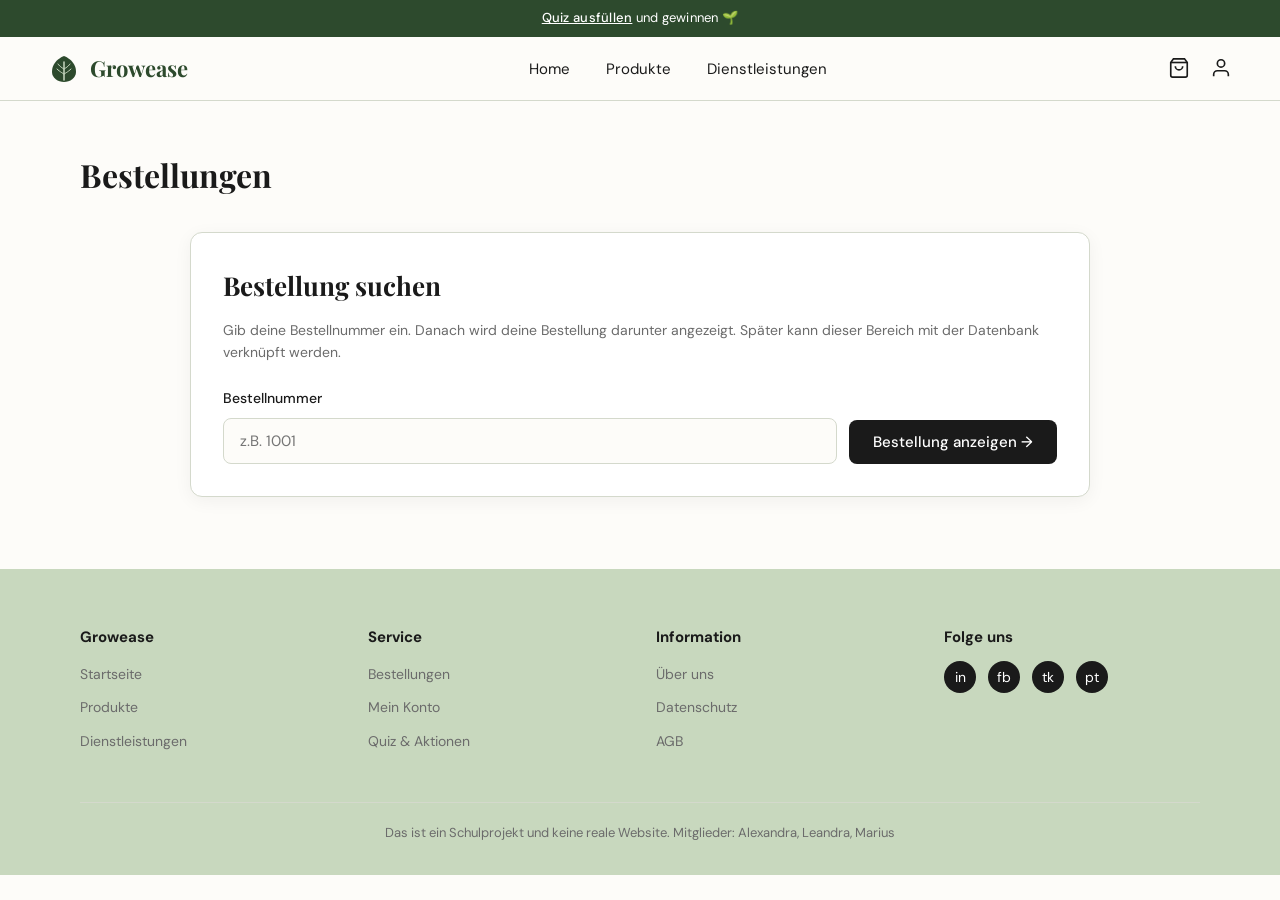
==== commit fbf705ab: "anpassung nav" ====
--- a/bestellungen.html
+++ b/bestellungen.html
@@ -257,9 +257,9 @@
       <a href="index.html">Home</a>
       <a href="produkte.html">Produkte</a>
       <a href="dienstleistungen.html">Dienstleistungen</a>
-      <a href="quiz.html">Quiz</a>
+      <!-- <a href="quiz.html">Quiz</a>
       <a href="bestellungen.html">Bestellungen</a>
-      <a href="kunden.html">Mein Konto</a>
+      <a href="kunden.html">Mein Konto</a> -->
     </div>
 
     <div class="page-header"><h1>Bestellungen</h1></div>
@@ -353,7 +353,10 @@
           </div>
         </div>
       </div>
-      <div class="footer-bottom">Das ist ein Schulprojekt und keine reale Website. Mitglieder: Alexandra, Leandra, Marius</div>
+      <div class="footer-bottom">
+        Das ist ein Schulprojekt und keine reale Website. Mitglieder: Alexandra,
+        Leandra, Marius
+      </div>
     </footer>
 
     <script src="common.js"></script>
--- a/common.css
+++ b/common.css
@@ -1111,168 +1111,3 @@
 .nav-icon-btn:hover {
   color: var(--green-dark);
 }
-
-/* ─────────────────────────────────────────────
-   CSS-EFFEKTE – Hover, Rahmen, Hintergrund, Animationen
-   ───────────────────────────────────────────── */
-
-/* Hintergrundeffekt: dezenter Gradient auf Hero und Quiz */
-.hero,
-.quiz-hero {
-  background:
-    radial-gradient(circle at top left, rgba(200, 216, 192, 0.55), transparent 32%),
-    linear-gradient(135deg, var(--warm-white) 0%, var(--green-pale) 100%);
-}
-
-/* Animation: Begrüssungs-/Teaser-Animation auf der Startseite */
-.hero-content h1,
-.quiz-intro h1 {
-  animation: fadeSlideUp 0.8s ease both;
-}
-
-.hero-content p,
-.quiz-intro p {
-  animation: fadeSlideUp 0.9s ease both;
-  animation-delay: 0.12s;
-}
-
-@keyframes fadeSlideUp {
-  from {
-    opacity: 0;
-    transform: translateY(18px);
-  }
-  to {
-    opacity: 1;
-    transform: translateY(0);
-  }
-}
-
-/* Hover-Effekte: Navigation und Buttons wirken lebendiger */
-.nav-links a,
-.mobile-menu a,
-.btn,
-.nav-icon-btn {
-  transition:
-    color var(--transition),
-    background var(--transition),
-    transform var(--transition),
-    box-shadow var(--transition),
-    border-color var(--transition);
-}
-
-.nav-links a:hover,
-.mobile-menu a:hover {
-  color: var(--green-dark);
-  transform: translateY(-2px);
-}
-
-.btn:hover {
-  transform: translateY(-3px);
-  box-shadow: 0 10px 24px rgba(45, 74, 45, 0.18);
-}
-
-.nav-icon-btn:hover {
-  transform: scale(1.08);
-}
-
-/* Rahmen + Schatten: moderne Karten mit Tiefe */
-.product-card,
-.quiz-card,
-.kunden-card,
-.order-search-card,
-.order-result-card,
-.service-item,
-.feature-center-img {
-  border-radius: 14px;
-  transition:
-    transform var(--transition),
-    box-shadow var(--transition),
-    border-color var(--transition);
-}
-
-.product-card,
-.kunden-card,
-.quiz-card,
-.order-search-card,
-.order-result-card {
-  border: 1px solid rgba(45, 74, 45, 0.12);
-  box-shadow: 0 6px 20px rgba(26, 26, 26, 0.06);
-}
-
-.product-card:hover,
-.kunden-card:hover,
-.service-item:hover,
-.order-search-card:hover,
-.order-result-card:hover {
-  transform: translateY(-4px);
-  box-shadow: 0 14px 32px rgba(45, 74, 45, 0.16);
-  border-color: var(--green-light);
-}
-
-.product-img,
-.service-img,
-.feature-center-img,
-.hero-image {
-  border: 1px solid rgba(45, 74, 45, 0.14);
-  box-shadow: 0 8px 22px rgba(45, 74, 45, 0.1);
-}
-
-/* Bild-Hover: leichtes Zoomen für mehr Dynamik */
-.product-img img,
-.service-img img,
-.hero-image img,
-.feature-center-img img {
-  transition: transform 0.45s ease;
-}
-
-.product-card:hover .product-img img,
-.service-row:hover .service-img img,
-.hero-image:hover img,
-.feature-center-img:hover img {
-  transform: scale(1.06);
-}
-
-/* Animiertes Promotion-Element */
-.promo-banner {
-  background: linear-gradient(90deg, var(--green-dark), var(--green-mid), var(--green-dark));
-  background-size: 220% 100%;
-  animation: promoGradientMove 6s ease infinite;
-}
-
-.promo-banner a {
-  display: inline-block;
-  transition: transform var(--transition);
-}
-
-.promo-banner a:hover {
-  transform: scale(1.05);
-}
-
-@keyframes promoGradientMove {
-  0% {
-    background-position: 0% 50%;
-  }
-  50% {
-    background-position: 100% 50%;
-  }
-  100% {
-    background-position: 0% 50%;
-  }
-}
-
-/* Kleiner Fokus-Effekt für Formularfelder */
-input:focus,
-.search-bar:focus {
-  box-shadow: 0 0 0 4px rgba(74, 124, 74, 0.14);
-}
-
-/* Animation respektieren, falls Nutzer reduzierte Bewegung eingestellt haben */
-@media (prefers-reduced-motion: reduce) {
-  *,
-  *::before,
-  *::after {
-    animation-duration: 0.01ms !important;
-    animation-iteration-count: 1 !important;
-    scroll-behavior: auto !important;
-  }
-}
